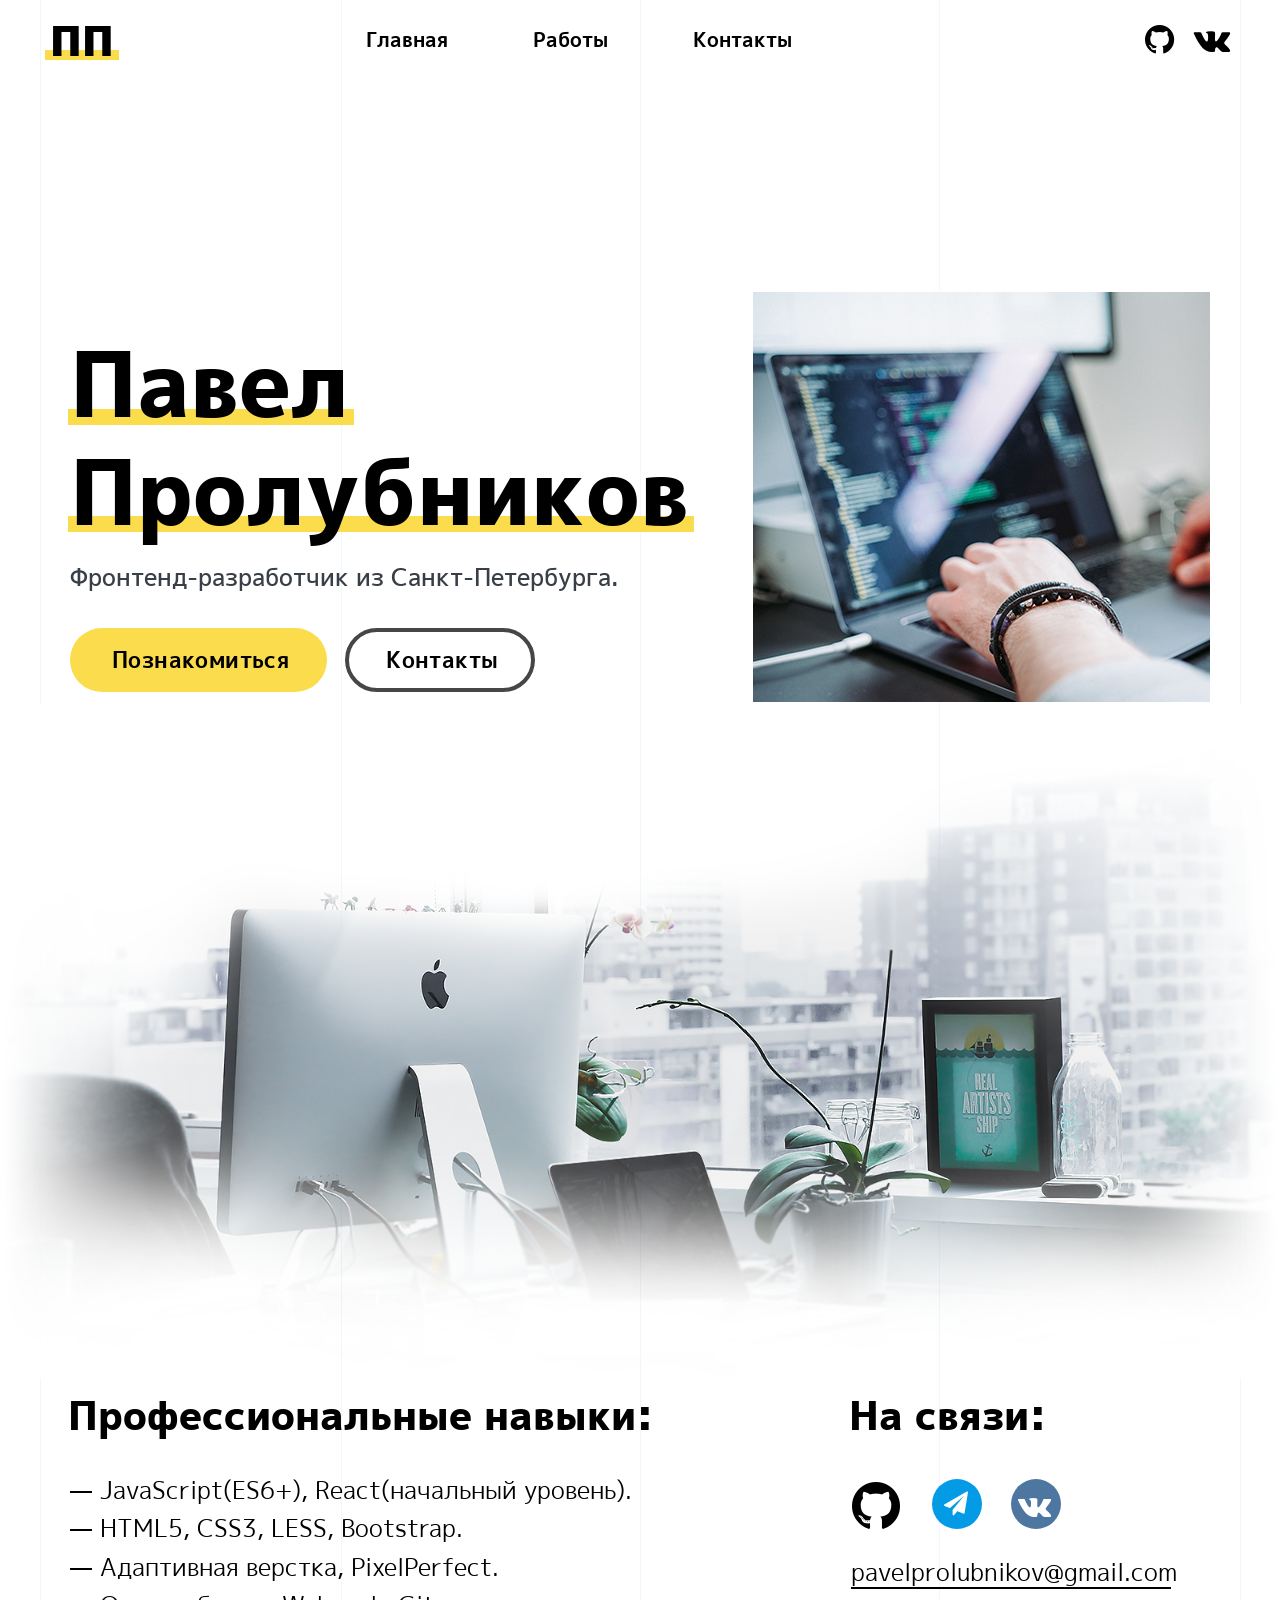
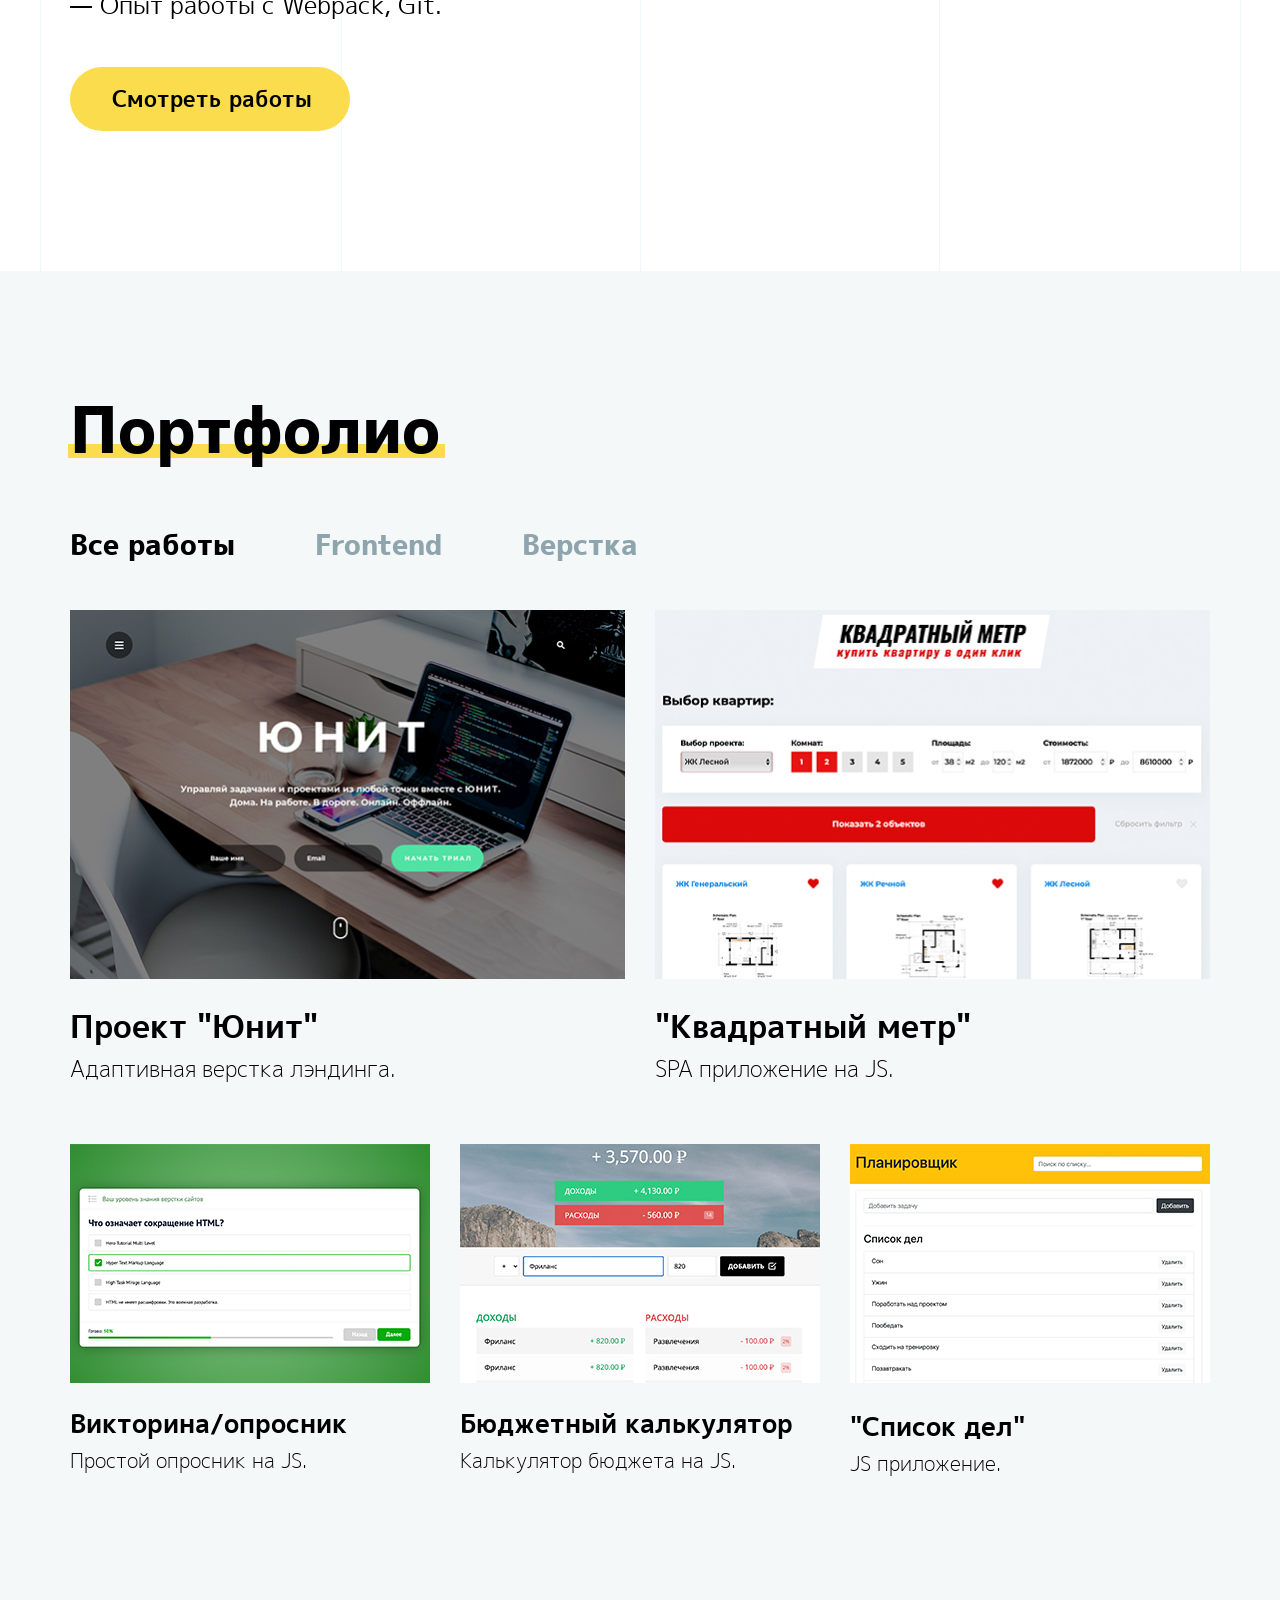
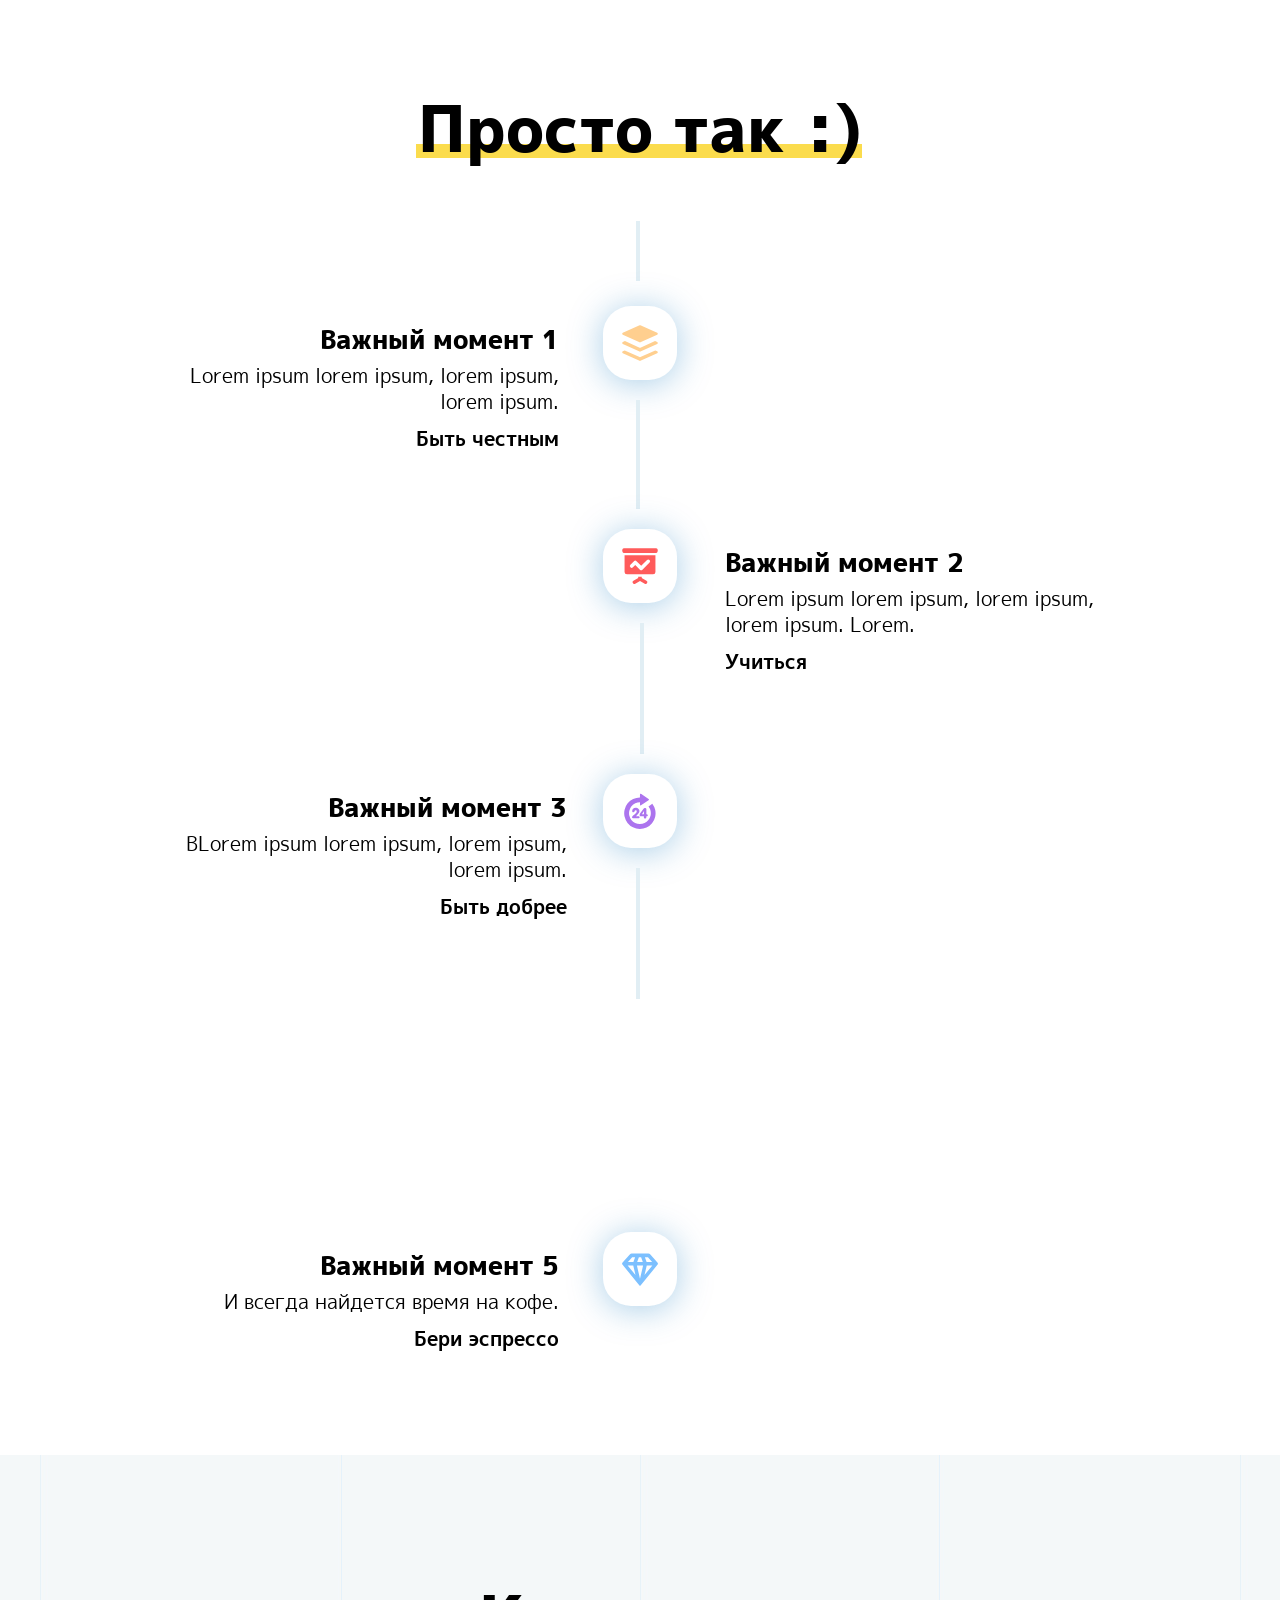
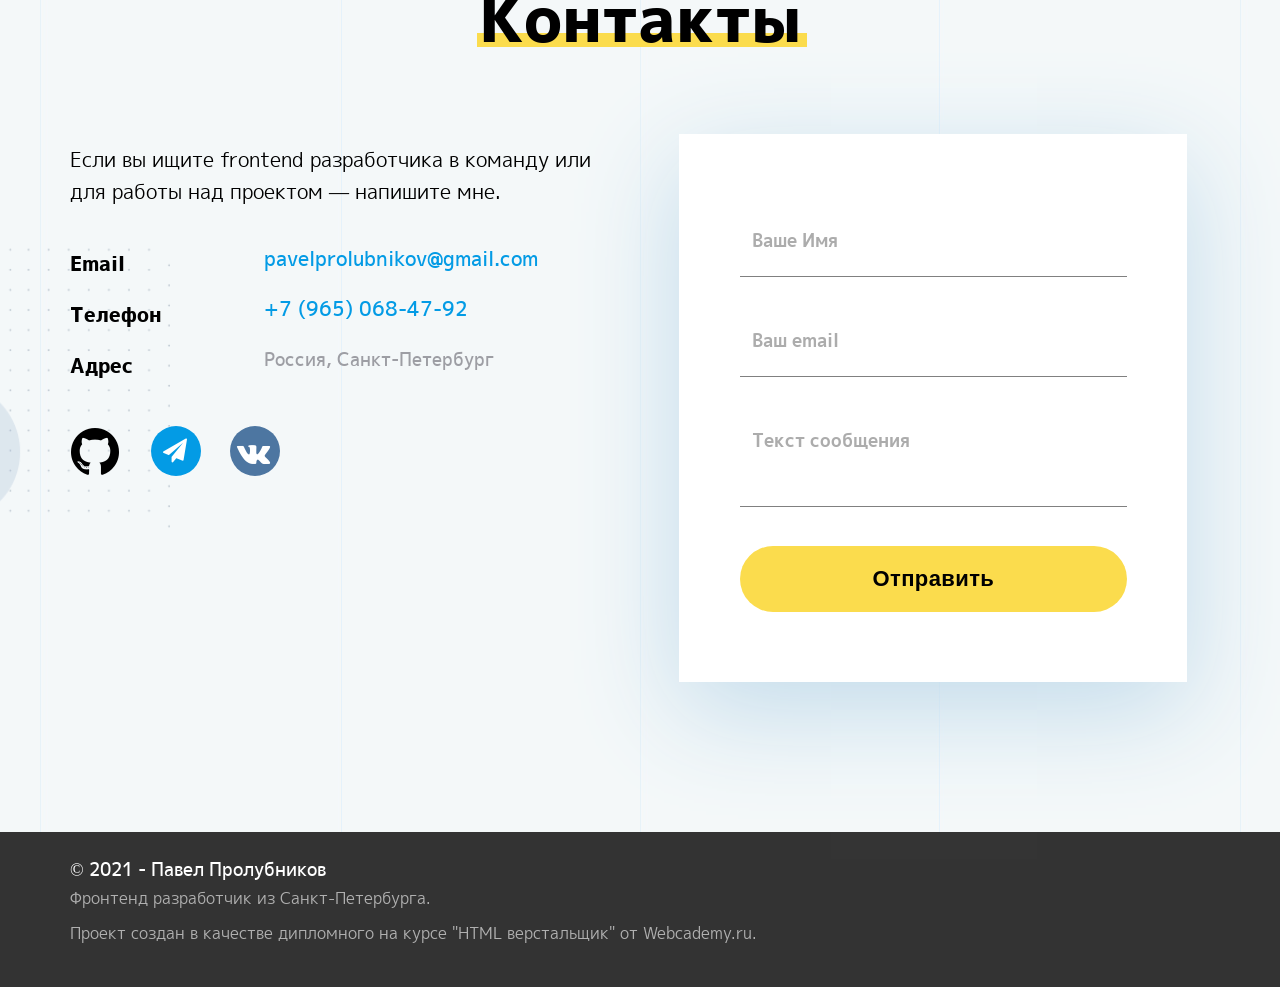
==== index.html @ e728e608 "some fix" ====
<!DOCTYPE html>
<html lang="en">
<head>
  <meta charset="UTF-8">
  <meta http-equiv="X-UA-Compatible" content="IE=edge">
  <meta name="viewport" content="width=device-width, initial-scale=1.0">
  <title>Портфолио</title>
  <link rel="stylesheet" href="./fonts/mplus1p/mplus1p.css">
  <link rel="stylesheet" href="https://maxcdn.bootstrapcdn.com/font-awesome/4.5.0/css/font-awesome.min.css">
  <link id="aos-css" href="https://unpkg.com/aos@2.3.1/dist/aos.css" rel="stylesheet">
  <link rel="stylesheet" href="css/main.css">
</head>
<body>

    <!-- ----------тонирование фона при активации гамбургер-меню---------- -->
    <div id="overlay"></div>

    <!-- -----------------------------HEADER---------------------------- -->
    <header class="header">

      <!-- ---------- Header-top ---------- -->
      <div class="fix-menu">
        <div class="header-top">
  
          <a href="#" class="header-logo">ПП</a>
          
          <nav class="header-menu">
            <a href="#" id="aos" class="header-logo" data-aos="fade-down">ПП</a>
            <a href="#" class="header-menu__item animate-border">Главная</a>
            <a href="#portfolio" class="header-menu__item animate-border">Работы</a>
            <a href="#contacts" class="header-menu__item animate-border">Контакты</a>
  
            <div class="mobile-contacts">
              <nav class="header-socials">
                <a href="https://github.com/PavelProl" target="_blank"><i class="fa fa-github"></i></a>
                <a href="https://vk.com/pavel.prolubnikov" target="_blank"><i class="fa fa-vk"></i></a>
              </nav>
              <div class="skills__icons">
                <a href="https://github.com/PavelProl" target="_blank"><i class="fa fa-github"></i></a>
                <a href="tg://resolve?domain=PavelProl" target="_blank"><i class="fa fa-paper-plane"></i></a>
                <a href="https://vk.com/pavel.prolubnikov" target="_blank"><i class="fa fa-vk"></i></a>
                <!-- <a href="" target="_blank"><i class="fa fa-facebook"></i></a> -->
              </div>
    
              <div class="skills__mail">
                <a href="mailto:pavelprolubnikov@gmail.com">pavelprolubnikov@gmail.com</a>
              </div>
            </div>
            
          </nav>
              
          <nav class="header-socials">
            <a href="https://github.com/PavelProl" target="_blank"><i class="fa fa-github"></i></a>
            <a href="https://vk.com/pavel.prolubnikov" target="_blank"><i class="fa fa-vk"></i></a>
          </nav>
  
          <div class="toggle-menu">
              <span></span>
          </div>       
          
        </div>
      </div>
      <!-- ---------- / HEADER-TOP ---------- -->
  
      <!-- ---------- CONTAINER---------- -->
      <div class="container">
  
        <!-- ----------HEADER-CONTENT---------- -->
        <div class="header-content">
                  
          <div class="header-img" data-aos="fade-left" data-aos-duration="800" data-aos-offset="0">
            <img src="./img/header-img.jpg" alt="Мое фото">
          </div>
  
          <div class="content-desc" data-aos="fade-right" data-aos-duration="800" data-aos-offset="0">
            <h1 class="header-title">
              <span class="bottom-line">Павел</span>
              <span class="bottom-line">Пролубников</span>
            </h1>
            <p>Фронтенд-разработчик из Санкт-Петербурга.            
            </p>
  
            <div class="content__btn">
              <a href="#skills" class="btn-color">Познакомиться</a>
              <a href="#contacts" class="btn-color btn-empty">Контакты</a>
            </div>
            
          </div>
        
        </div>
        <!-- ---------- / HEADER-CONTENT---------- -->
  
      </div>
      <!-- ---------- / CONTAINER---------- -->
  
      <div class="header__bg-img">
        <img src="img/BG-02.png" alt="bg-img">
      </div>
  
      <!-- ---------- CONTAINER---------- -->
      <div id="skills" class="container">
        
        <!-- ----------HEADER-CONTENT__SKILLS---------- -->
        <div class="skills-content">
  
          <div class="content-desc" data-aos="fade-right" data-aos-offset="300" data-aos-duration="800">
            <h2 class="skills__tittle">Профессиональные навыки:</h2>
            
            <ul class="skills__list">
              <li>JavaScript(ES6+), React(начальный уровень).</li>
              <li>HTML5, CSS3, LESS, Bootstrap.</li>
              <li>Адаптивная верстка, PixelPerfect.</li>
              <li>Опыт работы с Webpack, Git.</li>
            </ul>          
  
            <div class="content__btn">
              <a href="#portfolio" class="btn-color">Смотреть работы</a>
            </div>
                    
          </div>
  
          <div class="content-socials" data-aos-offset="300" data-aos="fade-left" data-aos-duration="800">
            <h2 class="skills__tittle">На связи:</h2>
  
            <div class="skills__icons">
              <a href="https://github.com/PavelProl" target="_blank"><i class="fa fa-github"></i></a>
              <a href="tg://resolve?domain=PavelProl" target="_blank"><i class="fa fa-paper-plane"></i></a>
              <a href="https://vk.com/pavel.prolubnikov" target="_blank"><i class="fa fa-vk"></i></a>
              <!-- <a href="" target="_blank"><i class="fa fa-facebook"></i></a> -->
            </div>
  
            <div class="skills__mail">
              <a href="mailto:pavelprolubnikov@gmail.com">pavelprolubnikov@gmail.com</a>
            </div>          
          </div>
        
        </div>
        <!-- ---------- / HEADER-CONTENT__SKILLS---------- -->
  
      </div>
      
    </header>
    <!-- ----------------------------- / HEADER ---------------------------- -->

    <!-- ----------SECTION-PORTFOLIO---------- -->
    <section id="portfolio" class="section-portfolio">

      <!-- ----------CONTAINER---------- -->
      <div class="container"  data-aos="fade-right" data-aos-duration="800" data-aos-offset="300">

        <div class="section-wrapper_portfolio">
          <h2 class="section-title bottom-line">Портфолио</h2>
        </div>

        <nav class="portfolio-nav">
          <a class="portfolio-nav__item portfolio-nav__item_active mixitup-control-active" data-filter="all">Все работы</a>
          <!--<a href="#" class="portfolio-nav__item portfolio-nav__item">Bootstrap</a>-->
          <a class="portfolio-nav__item" data-filter=".front">Frontend</a>
          <a class="portfolio-nav__item" data-filter=".verst">Верстка</a>
        </nav>

        <div class="portfolio-cards">
          <div id="card1" class="portfolio__card mix verst">
              <a href="//pavelprol.github.io/Unium-Landing/" class="portfolio-card__poster">
                  <img src="./img/portfolio/Landing-Page-Trave.jpg" alt="Сайт Юнит">
                  <button>Смотреть проект</button>
              </a>
              <a class="portfolio-card__title" href="//pavelprol.github.io/Unium-Landing/">
                  Проект "Юнит"
              </a>
              <p class="portfolio-card__desc">Адаптивная верстка лэндинга.</p>
          </div>
          <div id="card2" class="portfolio__card mix front">
              <a href="//github.com/PavelProl/Project-SPA---Apartments" class="portfolio-card__poster">
                  <img src="./img/portfolio/ImacMocup.jpg" alt="Сайт Квадратный метр">
                  <button>Смотреть проект</button>
              </a>
              <a class="portfolio-card__title" href="//github.com/PavelProl/Project-SPA---Apartments">
                  "Квадратный метр"
              </a>
              <p class="portfolio-card__desc">SPA приложение на JS.</p>
          </div>
          <div id="card3" class="portfolio__card mix front">
              <a href="https://pavelprol.github.io/Quiz-project/" class="portfolio-card__poster">
                  <img src="./img/portfolio/Quiz.jpg" alt="Сайт Квиз Опросник">
                  <button>Смотреть проект</button>
              </a>
              <a class="portfolio-card__title" href="https://pavelprol.github.io/Quiz-project/">
                  Викторина/опросник
              </a>
              <p class="portfolio-card__desc">Простой опросник на JS.</p>
          </div>
          <div id="card4" class="portfolio__card mix front">
              <a href="https://pavelprol.github.io/Budget-calculator/" class="portfolio-card__poster">
                  <img src="./img/portfolio/Budjet.jpg" alt="Бюджетный калькулятор">
                  <button>Смотреть проект</button>
              </a>
              <a class="portfolio-card__title" href="https://pavelprol.github.io/Budget-calculator/">
                  Бюджетный калькулятор
              </a>
              <p class="portfolio-card__desc">Калькулятор бюджета на JS.</p>
          </div>
          <div id="card5" class="portfolio__card mix verst">
              <a href="https://pavelprol.github.io/toDo-list/" class="portfolio-card__poster">
                  <img src="./img//portfolio/ToDo.jpg" alt="Список дел">
                  <button>Смотреть проект</button>
              </a>
              <a class="portfolio-card__title" href="https://pavelprol.github.io/toDo-list/">
                  "Список дел"
              </a>
              <p class="portfolio-card__desc">JS приложение.</p>
          </div>
      </div>
        

      </div>
      <!-- ---------- / CONTAINER---------- -->
    
    </section>
    <!-- ---------- / SECTION-PORTFOLIO---------- -->

    <!-- ----- /SECTION-WORK ---------- --> 
    <section class="section-work">
      <div class="container">

        <div class="section-wrapper">
          <h2 class="section-title bottom-line" data-aos-offset="300" data-aos="fade-left" data-aos-duration="800">Просто так :)</h2>
        </div>

        <div class="timeline">
            <div class="timeline-item" data-aos-offset="300" data-aos="fade-right" data-aos-duration="1000">
                <div class="timeline-icon layers-icon">
                    <svg id="Layer_2" data-name="Layer 2" xmlns="http://www.w3.org/2000/svg" viewBox="0 0 32 32"><defs></defs><title>layers</title><path class="cls-1" d="M16.34,27.89a.83.83,0,0,1-.68,0L3.15,22.28,1.52,23a.91.91,0,0,0,0,1.65L15.66,31a.83.83,0,0,0,.68,0l14.14-6.35a.91.91,0,0,0,0-1.65l-1.62-.73Zm0-7.94a.83.83,0,0,1-.68,0L3.31,14.41l-1.79.8a.91.91,0,0,0,0,1.65l14.14,6.35a.83.83,0,0,0,.68,0l14.14-6.35a.91.91,0,0,0,0-1.65l-1.79-.8ZM30.48,9.07a.91.91,0,0,0,0-1.65L16.34,1.07a.83.83,0,0,0-.68,0L1.52,7.42a.91.91,0,0,0,0,1.65l14.14,6.35a.83.83,0,0,0,.68,0Z"/></svg>
                </div>
                <div class="timeline-text">
                    <h3 class="timeline-item__header">Важный момент 1</h3>
                    <p>Lorem ipsum lorem ipsum, lorem ipsum, lorem ipsum.</p>
                    <span>Быть честным</span>
                </div>
            </div>
            <div class="timeline-item" data-aos-offset="300" data-aos="fade-left" data-aos-duration="1000">
                <div class="timeline-icon presentation-icon">
                    <svg xmlns="http://www.w3.org/2000/svg" viewBox="0 0 32 32"><defs></defs><title>presentation-chart</title><g id="Layer_2" data-name="Layer 2"><path class="cls-1" d="M21.47,28.32l-4-2.21s0-.07,0-.11V25h-3v1s0,.07,0,.11l-4,2.21A1.5,1.5,0,0,0,12,30.94l4-2.23,4,2.23a1.5,1.5,0,0,0,1.46-2.62ZM3,21a2,2,0,0,0,2,2H27a2,2,0,0,0,2-2V7H3Zm4.94-6.06,3-3a1.5,1.5,0,0,1,2.12,0L17,15.88l4.94-4.94a1.5,1.5,0,0,1,2.12,2.12l-6,6a1.5,1.5,0,0,1-2.12,0L12,15.12l-1.94,1.94a1.5,1.5,0,1,1-2.12-2.12ZM30.72,1.74A1.36,1.36,0,0,0,29.51,1h-27a1.36,1.36,0,0,0-1.21.74,3,3,0,0,0,0,2.52A1.36,1.36,0,0,0,2.49,5h27a1.36,1.36,0,0,0,1.21-.74A3,3,0,0,0,30.72,1.74Z"/></g></svg>
                </div>
                <div class="timeline-text">
                    <h3 class="timeline-item__header">Важный момент 2</h3>
                    <p>Lorem ipsum lorem ipsum, lorem ipsum, lorem ipsum. Lorem.</p>
                    <span>Учиться</span>
                </div>
            </div>
            <div class="timeline-item" data-aos-offset="300" data-aos="fade-right" data-aos-duration="1000">
                <div class="timeline-icon hours-icon">
                    <svg xmlns="http://www.w3.org/2000/svg" viewBox="0 0 32 32"><defs></defs><title>24-hours</title><g id="Layer_2" data-name="Layer 2"><path class="cls-1" d="M26.36,9.79l-3.21,2.38A9.16,9.16,0,1,1,16,8.66h0v2.06c0,.55.37.75.83.45l6.38-4.25a.62.62,0,0,0,0-1.11L16.79,1.55c-.46-.31-.83-.1-.83.45V4.66h0A13.22,13.22,0,1,0,26.36,9.79ZM12,18.29c-.58.52-1.2,1-1.8,1.49-1.46,1.21-1.09,2.34.47,2.41h3.94c1.44-.07,1.42-1.86-.07-1.86l-2.16,0c.27-.21.56-.42.83-.64,1.23-1,2.32-2.13,2.32-3.59a2.8,2.8,0,0,0-3.05-2.75c-3.1,0-3.91,3.67-2.08,3.67,1.39,0,.69-1.74,2-1.74a.85.85,0,0,1,.88.9A3,3,0,0,1,12,18.29ZM19.55,22a1.06,1.06,0,0,0,1.61-.14,1.36,1.36,0,0,0,.21-.83v-.55a1.77,1.77,0,0,0,.76-.1.78.78,0,0,0,.48-.74.81.81,0,0,0-.51-.77,1.93,1.93,0,0,0-.72-.09V14.7a1.19,1.19,0,0,0-1.27-1.3A1.24,1.24,0,0,0,19,14l-2.83,3.91c-.72,1-.75,2.58.6,2.58h2.47V21A1.22,1.22,0,0,0,19.55,22Zm-1.91-3.21L19.43,16c0,.45-.06.89-.09,1.34s0,.94-.05,1.42Z"/></g></svg>
                </div>
                <div class="timeline-text">
                    <h3 class="timeline-item__header">Важный момент 3</h3>
                    <p>ВLorem ipsum lorem ipsum, lorem ipsum, lorem ipsum.</p>
                    <span>Быть добрее</span>
                </div>
            </div>
            <div class="timeline-item" data-aos-offset="300" data-aos="fade-left" data-aos-duration="1000">
                <div class="timeline-icon alt-icon">
                    <svg id="Layer_2" data-name="Layer 2" xmlns="http://www.w3.org/2000/svg" viewBox="0 0 32 32"><defs></defs><title>code-alt</title><path class="cls-1" d="M9.63,13.76A2.4,2.4,0,1,0,7.17,9.64a18.24,18.24,0,0,0-5.62,5.62,2.4,2.4,0,0,0,0,2.47,18.24,18.24,0,0,0,5.62,5.62,2.4,2.4,0,1,0,2.47-4.12,14.12,14.12,0,0,1-3.08-2.73A12.4,12.4,0,0,1,9.63,13.76Zm20.82,1.51a18.24,18.24,0,0,0-5.62-5.62,2.4,2.4,0,1,0-2.47,4.12,14.12,14.12,0,0,1,3.08,2.73,12.4,12.4,0,0,1-3.08,2.76,2.4,2.4,0,1,0,2.47,4.12,18.24,18.24,0,0,0,5.62-5.62A2.4,2.4,0,0,0,30.46,15.26ZM16.55,5l-5,21a2,2,0,0,0,3.89.93l5-21A2,2,0,0,0,16.55,5Z"/></svg>
                </div>
                <div class="timeline-text">
                    <h3 class="timeline-item__header">Важный момент 4</h3>
                    <p>Lorem ipsum lorem ipsum, lorem ipsum, lorem ipsum. Lorem lorem lorem.</p>
                    <span>Помнить о людях</span>
                </div>
            </div>
            <div class="timeline-item" data-aos-offset="300" data-aos="fade-right" data-aos-duration="1000">
                <div class="timeline-icon diamond-icon">
                    <svg xmlns="http://www.w3.org/2000/svg" viewBox="0 0 32 32"><defs></defs><title>diamond</title><g id="Layer_2" data-name="Layer 2"><path class="cls-1" d="M30.84,10.75l-6.11-7A2.52,2.52,0,0,0,23.07,3h-14a2.55,2.55,0,0,0-1.67.75l-6.24,7a1.22,1.22,0,0,0,0,1.52L15.37,29.73a.78.78,0,0,0,1.26,0L30.87,12.27A1.23,1.23,0,0,0,30.84,10.75ZM10.31,13l1.89,8.09L5.59,13Zm6.63-7,1.43,4H13.63l1.43-4Zm1.67,7L16,24.18,13.39,13Zm3.08,0H26.4l-6.6,8.09Zm4.51-3H21.56L20.13,6h2.58ZM9.41,6h2.46l-1.43,4H5.85Z"/></g></svg>
                </div>
                <div class="timeline-text">
                    <h3 class="timeline-item__header">Важный момент 5</h3>
                    <p>И всегда найдется время на кофе.</p>
                    <span>Бери эспрессо</span>
                </div>
            </div>
        </div>

      </div>
    </section>
  <!-- ----- /SECTION-WORK ---------- -->

    <!-- ----------SECTION-CONTACTS---------- -->
    <section class="section-contacts" id="contacts">
      
      <!-- ----------CONTAINER---------- -->
      <div class="container" data-aos="fade-right" data-aos-duration="800" data-aos-offset="300">

        <div class="section-wrapper">
          <h2 class="section-title bottom-line">Контакты</h2>
        </div>

        <div class="section-content">

          <div class="content__desc">

            <p>Если вы ищите frontend разработчика в команду или для работы над проектом — напишите мне.</p>
            <div class="desc-contacts">
              <div class="contacts-name">
                <p>Email</p>
                <!-- <p>Skipe</p> -->
                <p>Телефон</p>
                <p>Адрес</p>
              </div>

              <div class="desc-info">
                <p><a href="mailto:pavelprolubnikov@gmail.com">pavelprolubnikov@gmail.com</a></p>
                <!-- <p><a href="#">yurij.kluchevsky</a></p> -->
                <p><a href="tel:-79650684792">+7 (965) 068-47-92</a></p>
                <p>Россия, Санкт-Петербург</p>
              </div>
            </div>

            <div class="skills__icons">
              <a href="https://github.com/PavelProl" target="_blank"><i class="fa fa-github"></i></a>
              <a href="tg://resolve?domain=PavelProl" target="_blank"><i class="fa fa-paper-plane"></i></a>
              <a href="https://vk.com/pavel.prolubnikov" target="_blank"><i class="fa fa-vk"></i></a>
              <!-- <a href="" target="_blank"><i class="fa fa-facebook"></i></a> -->
            </div>

          </div>        
          
          <div class="form-wrapper">

            <form class="contacts__form" id="contacts__form">
              <div class="form-item">
                <input class="form-field" type="text" name="userName" required>
                <span class="fake-placeholder">Ваше Имя</span>
              </div>

              <div class="form-item">
                <input class="form-field" type="text" name="email">
                <span class="fake-placeholder">Ваш email</span>
              </div>

              <div class="form-item">
                <textarea class="form-field" type="text" name="message"></textarea>
                <span class="fake-placeholder">Текст сообщения</span>
              </div>

              <div class="form-item">
                <button type="submit" class="btn-color btn-form">Отправить</button>
              </div>
            </form>
            
          </div>      

        </div>      

      </div>
      <!-- ---------- / CONTAINER---------- -->
    
    </section>
    <!-- ---------- / SECTION-WORK---------- -->

    <!-- ---------- FOOTER---------- -->
    <footer class="footer">
      <div class="container">
        <h3 class="footer-title">&copy; 2021 - Павел Пролубников</h3>
        <p>Фронтенд разработчик из Санкт-Петербурга.</p>
        <p>Проект создан в качестве дипломного на курсе "HTML верстальщик" от Webcademy.ru.</p>
      </div>
    </footer>
    <!-- ---------- / FOOTER---------- -->
        

    <a id="upbutton" href="#" onclick="smoothJumpUp(); return false;">
      <img src="img/up5.png" alt="Top" border="none" title="Наверх">
    </a> 

    <script src="libs/jquery/jquery-3.5.1.min.js"></script>
    <script src="libs/jquery.validate/jquery.validate/jquery.validate.js"></script>
    <script src="libs/mixitup/mixitup.min.js"></script>
    <script src="https://unpkg.com/aos@2.3.1/dist/aos.js"></script>
    <script>
      // разный offset для разных экранов
      if (window.innerWidth < 768) {
        for (let elem of document.querySelectorAll('[data-aos-offset]')) {
          elem.setAttribute('data-aos-offset', '150');
        }
      } else if (window.innerWidth < 1200) {
        for (let elem of document.querySelectorAll('[data-aos-offset]')) {
          elem.setAttribute('data-aos-offset', '200')
        }
      }
      AOS.init();
    </script>
    <script src="js/main.js"></script> 
  
</body>
</html>
---- fonts/mplus1p/mplus1p.css ----
@font-face {
    font-family: 'M PLUS 1p';
    src: local('Mplus 1p Light'), local('Mplus1p-Light'), url('Mplus1plight.woff2') format('woff2'), url('Mplus1plight.woff') format('woff'), url('Mplus1plight.ttf') format('truetype');
    font-weight: 300;
    font-style: normal;
}
@font-face {
    font-family: 'M PLUS 1p';
    src: local('Mplus 1p'), local('Mplus1p-Regular'), url('Mplus1p.woff2') format('woff2'), url('Mplus1p.woff') format('woff'), url('Mplus1p.ttf') format('truetype');
    font-weight: 400;
    font-style: normal;
}
@font-face {
    font-family: 'M PLUS 1p';
    src: local('Mplus 1p Thin'), local('Mplus1p-Thin'), url('Mplus1pthin.woff2') format('woff2'), url('Mplus1pthin.woff') format('woff'), url('Mplus1pthin.ttf') format('truetype');
    font-weight: 100;
    font-style: normal;
}
@font-face {
    font-family: 'M PLUS 1p';
    src: local('Mplus 1p ExtraBold'), local('Mplus1p-ExtraBold'), url('Mplus1pextrabold.woff2') format('woff2'), url('Mplus1pextrabold.woff') format('woff'), url('Mplus1pextrabold.ttf') format('truetype');
    font-weight: 800;
    font-style: normal;
}
@font-face {
    font-family: 'M PLUS 1p';
    src: local('Mplus 1p Black'), local('Mplus1p-Black'), url('Mplus1pblack.woff2') format('woff2'), url('Mplus1pblack.woff') format('woff'), url('Mplus1pblack.ttf') format('truetype');
    font-weight: 900;
    font-style: normal;
}
@font-face {
    font-family: 'M PLUS 1p';
    src: local('Mplus 1p Medium'), local('Mplus1p-Medium'), url('Mplus1pmedium.woff2') format('woff2'), url('Mplus1pmedium.woff') format('woff'), url('Mplus1pmedium.ttf') format('truetype');
    font-weight: 500;
    font-style: normal;
}
@font-face {
    font-family: 'M PLUS 1p';
    src: local('Mplus 1p Bold'), local('Mplus1p-Bold'), url('Mplus1pbold.woff2') format('woff2'), url('Mplus1pbold.woff') format('woff'), url('Mplus1pbold.ttf') format('truetype');
    font-weight: 700;
    font-style: normal;
}
---- css/main.css ----
:root {
  --blue: #039be5;
  --red: #ea736d;
  --yellow: #fbdc4d;
  --line: #fbdc4d;
  --text: #161616;
  --fontreg: 'M PLUS 1p';
}
* {
  -webkit-box-sizing: border-box;
          box-sizing: border-box;
}
html {
  scroll-behavior: smooth;
}
body {
  margin: 0;
  padding: 0;
  width: 100%;
  color: black;
  font-size: 24px;
  font-family: var(--fontreg);
  font-weight: 400;
}
.none {
  display: none;
}
#upbutton {
  height: 30px;
  width: 30px;
  bottom: 30px;
  right: 30px;
  cursor: pointer;
  opacity: 0.9;
  display: none;
  position: fixed;
  z-index: 999;
}
@media (min-width: 768px) {
  #upbutton {
    height: 45px;
    width: 45px;
  }
}
@media (min-width: 1200px) {
  #upbutton {
    height: 60px;
    width: 60px;
  }
}
#upbutton:hover {
  opacity: 0.8;
}
a,
a:hover {
  text-decoration: none;
  color: black;
}
h1,
h2,
h3,
p {
  padding: 0;
  margin: 0;
}
h1,
h2,
h3 {
  font-weight: 800;
  line-height: 1.19;
}
ul {
  margin: 0;
  padding: 0;
  list-style-type: none;
}
img {
  max-width: 100%;
  height: auto;
  display: block;
}
button,
input {
  outline: none;
}
button {
  cursor: pointer;
  border: 0px;
  padding: 0;
  background-color: transparent;
}
.noscroll {
  overflow: hidden;
}
#overlay.active {
  position: fixed;
  top: 0;
  bottom: 0;
  left: 0;
  right: 0;
  background-color: rgba(0, 0, 0, 0.5);
  z-index: 1;
  -webkit-transition: .5s;
  transition: .5s;
  opacity: 0.5;
}
.container {
  max-width: 320px;
  padding: 0px 15px;
  margin-left: auto;
  margin-right: auto;
}
@media (min-width: 768px) {
  .container {
    max-width: 768px;
    padding: 0px 30px;
  }
}
@media (min-width: 1200px) {
  .container {
    max-width: 1140px;
    padding: 0;
  }
}
.bottom-line {
  position: relative;
  z-index: 2;
  width: -webkit-fit-content;
  width: -moz-fit-content;
  width: fit-content;
}
.bottom-line:before {
  content: "";
  position: absolute;
  bottom: 3px;
  left: -2px;
  right: -5px;
  height: 10px;
  background-color: var(--line);
  z-index: -1;
}
@media (min-width: 768px) {
  .bottom-line:before {
    bottom: 6px;
    height: 12px;
  }
}
@media (min-width: 1200px) {
  .bottom-line:before {
    bottom: 15px;
    height: 14px;
  }
}
.btn-color {
  display: inline-block;
  padding-left: 42px;
  padding-right: 38px;
  height: 64px;
  line-height: 64px;
  border-radius: 50px;
  font-size: 22px;
  font-weight: 700;
  letter-spacing: 0.4px;
  background-color: var(--yellow);
  cursor: pointer;
}
.btn-empty {
  margin-left: 18px;
  padding-left: 37px;
  padding-right: 33px;
  line-height: 56px;
  border: 4px solid #464646;
  background-color: transparent;
}
.btn-color:hover {
  background-color: #ffd200;
  -webkit-transition: 0.5s;
  transition: 0.5s;
}
.btn-color:hover:active {
  background-color: #e1bc10;
}
.btn-empty:hover {
  border: 4px solid #797979;
  color: #797979;
  background-color: transparent;
  -webkit-transition: 0.5s;
  transition: 0.5s;
}
.btn-empty:hover:active {
  border: 4px solid #181818;
  color: #181818;
  background-color: transparent;
}
.animate-border {
  position: relative;
  z-index: 2;
  width: -webkit-fit-content;
  width: -moz-fit-content;
  width: fit-content;
}
.animate-border:before,
.animate-border:after {
  content: "";
  position: absolute;
  bottom: 6px;
  height: 4px;
  background-color: var(--line);
  width: 0%;
  -webkit-transition: 0.5s;
  transition: 0.5s;
  z-index: -1;
}
.animate-border:before {
  left: 50%;
}
.animate-border:after {
  right: 50%;
}
.animate-border:before,
.animate-border:after {
  bottom: 2px;
}
@media (min-width: 1200px) {
  .animate-border:before,
  .animate-border:after {
    bottom: 6px;
  }
}
.animate-border:hover:before,
.animate-border:hover:after {
  width: 55%;
}
.section-wrapper {
  margin-bottom: 0px;
  text-align: center;
}
@media (min-width: 768px) {
  .section-wrapper {
    margin-bottom: 52px;
  }
}
@media (min-width: 1200px) {
  .section-wrapper {
    margin-bottom: 78px;
  }
}
.section-title {
  display: inline-block;
  font-size: 36px;
  font-weight: 800;
  color: #000;
}
@media (min-width: 768px) {
  .section-title {
    font-size: 52px;
  }
}
@media (min-width: 1200px) {
  .section-title {
    font-size: 64px;
  }
}
.toggle-menu {
  display: -webkit-box;
  display: -ms-flexbox;
  display: flex;
  margin-right: 10px;
  margin-top: 4px;
  width: 40px;
  cursor: pointer;
  z-index: 5;
}
.toggle-menu span {
  position: relative;
  display: block;
  margin: auto;
  width: 100%;
  height: 5px;
  background-color: var(--line);
  -webkit-transition: .3s;
  transition: .3s;
}
.toggle-menu span:after,
.toggle-menu span:before {
  content: "";
  position: absolute;
  width: 100%;
  height: 5px;
  background-color: var(--line);
  -webkit-transition: .3s;
  transition: .3s;
}
.toggle-menu span:after {
  top: -10px;
}
.toggle-menu span:before {
  bottom: -10px;
}
@media (min-width: 768px) {
  .toggle-menu {
    margin-right: 14px;
  }
}
@media (min-width: 1200px) {
  .toggle-menu {
    display: none;
  }
}
.toggle-menu.active span {
  background-color: transparent;
}
.toggle-menu.active span:after,
.toggle-menu.active span:before {
  top: 0px;
  left: 0px;
  -webkit-transform: rotate(45deg);
          transform: rotate(45deg);
  background-color: var(--red);
}
.toggle-menu.active span:before {
  -webkit-transform: rotate(-45deg);
          transform: rotate(-45deg);
}
@media (min-width: 768px) {
  .toggle-menu.active span:after,
  .toggle-menu.active span:before {
    top: 0px;
    left: 0px;
  }
}
@media (min-width: 1200px) {
  .toggle-menu.active {
    display: none;
  }
}
.error {
  font-size: 10px;
  color: red;
  top: 10px;
}
.header {
  max-width: 1600px;
  margin-left: auto;
  margin-right: auto;
  padding-top: 73px;
  padding-bottom: 90px;
  overflow: hidden;
}
@media (min-width: 768px) {
  .header {
    padding-top: 35px;
    padding-bottom: 70px;
  }
}
@media (min-width: 1200px) {
  .header {
    background-image: url("../img/headerBg.png");
    background-position: center;
    background-repeat: repeat;
    padding-top: 1px;
    padding-bottom: 140px;
  }
}
.fix-menu {
  position: fixed;
  top: 0;
  left: 0;
  right: 0;
  z-index: 5;
  margin-left: auto;
  margin-right: auto;
}
@media (min-width: 1200px) {
  .fix-menu {
    background-image: url("../img/headerBg.png");
    background-size: auto;
    background-position: center;
    background-repeat: repeat;
  }
}
.fix-menu.active {
  background-color: #fff;
  -webkit-box-shadow: 0 -5px 15px rgba(0, 0, 0, 0.45);
          box-shadow: 0 -5px 15px rgba(0, 0, 0, 0.45);
}
.header-top {
  max-width: 1400px;
  margin: 0 auto;
  padding: 7px 15px 7px;
  display: -webkit-box;
  display: -ms-flexbox;
  display: flex;
  -webkit-box-align: center;
      -ms-flex-align: center;
          align-items: center;
  -webkit-box-pack: justify;
      -ms-flex-pack: justify;
          justify-content: space-between;
}
@media (min-width: 768px) {
  .header-top {
    padding: 15px 50px 10px;
  }
}
@media (min-width: 1200px) {
  .header-top {
    background-image: url("../img/headerBg.png");
    background-position: center;
    background-repeat: repeat;
  }
}
.header-logo {
  position: relative;
  z-index: 2;
  margin-left: 4px;
  font-size: 42px;
  font-weight: 900;
  line-height: 1.2;
}
.header-logo:after {
  position: absolute;
  content: "";
  bottom: 5px;
  left: -5px;
  right: -5px;
  height: 10px;
  background-color: var(--yellow);
  z-index: -1;
}
@media (min-width: 768px) {
  .header-logo {
    margin-left: 0;
  }
}
.header-menu {
  position: fixed;
  top: 0;
  right: 0;
  height: 100vh;
  max-width: 360px;
  background-color: #fff;
  z-index: 5;
  -webkit-transform: translateX(105%);
          transform: translateX(105%);
  -webkit-transition: .5s;
  transition: .5s;
}
@media (min-width: 768px) {
  .header-menu {
    max-width: 319px;
  }
}
@media (min-width: 1200px) {
  .header-menu {
    display: block;
    position: relative;
    margin-left: -24px;
    margin-bottom: 4px;
    height: auto;
    width: auto;
    max-width: unset;
    background-color: transparent;
    -webkit-transform: translateX(0%);
            transform: translateX(0%);
  }
}
.header-menu .header-logo:after {
  bottom: 9px;
}
@media (min-width: 1200px) {
  .header-menu .header-logo {
    display: none;
  }
}
.header-menu.active {
  padding: 25px 24px;
  -webkit-transform: translateX(0%);
          transform: translateX(0%);
}
@media (min-width: 768px) {
  .header-menu.active {
    padding: 24px 28px;
  }
}
.header-menu__item {
  display: block;
  margin-left: 6px;
  padding-top: 29px;
  padding-bottom: 0px;
  font-size: 20px;
  font-weight: 700;
  line-height: 1.2;
}
@media (min-width: 768px) {
  .header-menu__item {
    padding-top: 30px;
    padding-bottom: 0px;
    line-height: 1.2;
    margin-left: 3px;
  }
}
@media (min-width: 1200px) {
  .header-menu__item {
    padding-top: 5px;
    padding-bottom: 5px;
    margin-right: 78px;
    margin-left: 0px;
    line-height: 1.2;
    display: inline-block;
  }
  .header-menu__item:last-child {
    margin-right: 0px;
  }
}
.mobile-contacts {
  display: block;
}
@media (min-width: 1200px) {
  .mobile-contacts {
    display: none;
  }
}
.mobile-contacts .header-socials {
  display: none;
}
.mobile-contacts .skills__icons {
  margin-top: 39px;
  margin-left: 4px;
  margin-bottom: 47px;
}
@media (min-width: 768px) {
  .mobile-contacts .skills__icons {
    margin-top: 38px;
    margin-left: 0px;
  }
}
.mobile-contacts .skills__icons a {
  margin-right: 22px;
}
@media (min-width: 768px) {
  .mobile-contacts .skills__icons a {
    margin-right: 22px;
  }
}
.mobile-contacts .skills__mail {
  margin-left: 5px;
  line-height: 1.1;
}
@media (min-width: 768px) {
  .mobile-contacts .skills__mail {
    margin-left: 2px;
  }
}
.mobile-contacts .skills__mail a {
  margin-top: 45px;
  font-size: 18px;
  line-height: 1.222;
}
.header-socials {
  display: none;
}
@media (min-width: 1200px) {
  .header-socials {
    display: -webkit-box;
    display: -ms-flexbox;
    display: flex;
    -webkit-box-align: center;
        -ms-flex-align: center;
            align-items: center;
    text-align: center;
  }
}
.header-socials a {
  margin-right: 20px;
}
.header-socials a:last-child {
  margin-right: 0px;
}
.header-top i {
  margin-top: 4px;
  font-size: 25px;
}
@media (min-width: 1200px) {
  .header-top i {
    font-size: 34px;
  }
}
.fa-github:hover {
  color: #6cc644;
  -webkit-transition: 0.5s;
  transition: 0.5s;
}
.fa-vk:hover {
  color: #45668e;
  -webkit-transition: 0.5s;
  transition: 0.5s;
}
.header-content {
  position: relative;
  display: -webkit-box;
  display: -ms-flexbox;
  display: flex;
  -webkit-box-orient: vertical;
  -webkit-box-direction: normal;
      -ms-flex-direction: column;
          flex-direction: column;
  -webkit-box-align: center;
      -ms-flex-align: center;
          align-items: center;
  margin-bottom: 0;
  margin-top: 35px;
}
@media (min-width: 768px) {
  .header-content {
    -webkit-box-orient: horizontal;
    -webkit-box-direction: reverse;
        -ms-flex-direction: row-reverse;
            flex-direction: row-reverse;
    -webkit-box-pack: justify;
        -ms-flex-pack: justify;
            justify-content: space-between;
    margin-top: 92px;
  }
}
@media (min-width: 1200px) {
  .header-content {
    margin-top: 269px;
    margin-bottom: 702px;
  }
}
.header-img {
  margin-bottom: 50px;
  width: 240px;
  height: 240px;
}
@media (min-width: 768px) {
  .header-img {
    margin-top: 22px;
    margin-right: 25px;
  }
}
@media (min-width: 1200px) {
  .header-img {
    margin-right: 0;
    width: 457px;
    height: 410px;
  }
}
.header-img img {
  width: 100%;
  height: 100%;
  -o-object-fit: cover;
     object-fit: cover;
  -o-object-position: center;
     object-position: center;
}
.content-desc {
  display: -webkit-box;
  display: -ms-flexbox;
  display: flex;
  -webkit-box-orient: vertical;
  -webkit-box-direction: normal;
      -ms-flex-direction: column;
          flex-direction: column;
  margin-bottom: 30px;
}
@media (min-width: 768px) {
  .content-desc {
    margin-bottom: 0px;
  }
}
.content-desc span {
  display: block;
}
.content-desc p {
  margin-bottom: 33px;
  max-width: 374px;
  font-size: 18px;
  font-weight: 500;
  color: #393f47;
  line-height: 1.667;
}
@media (min-width: 768px) {
  .content-desc p {
    margin-bottom: 0;
    max-width: 350px;
  }
}
@media (min-width: 1200px) {
  .content-desc p {
    margin-bottom: 33px;
    max-width: 555px;
    font-size: 24px;
    line-height: 1.5;
  }
}
.content-desc h2 {
  font-size: 30px;
}
@media (min-width: 768px) {
  .content-desc h2 {
    font-size: 32px;
  }
}
@media (min-width: 1200px) {
  .content-desc h2 {
    font-size: 40px;
  }
}
.header-title {
  margin-right: 8px;
  margin-bottom: 27px;
  font-size: 36px;
}
@media (min-width: 768px) {
  .header-title {
    font-size: 52px;
    margin-top: -15px;
    margin-bottom: 20px;
  }
}
@media (min-width: 1200px) {
  .header-title {
    margin-top: 0px;
    margin-right: 0;
    margin-bottom: 14px;
    font-size: 90px;
  }
}
.header__bg-img {
  max-width: 1600px;
  margin-left: 0;
  margin-right: 0;
  margin-bottom: 54px;
  -webkit-transform: scale(1.8);
          transform: scale(1.8);
}
@media (min-width: 425px) {
  .header__bg-img {
    -webkit-transform: scale(1.5);
            transform: scale(1.5);
  }
}
@media (min-width: 576px) {
  .header__bg-img {
    -webkit-transform: scale(1.2);
            transform: scale(1.2);
  }
}
@media (min-width: 768px) {
  .header__bg-img {
    margin-top: -100px;
    margin-bottom: 14px;
    -webkit-transform: scale(1);
            transform: scale(1);
  }
}
@media (min-width: 1200px) {
  .header__bg-img {
    margin-top: -750px;
  }
}
.content__btn {
  display: none;
}
@media (min-width: 1200px) {
  .content__btn {
    width: 464px;
    display: -webkit-box;
    display: -ms-flexbox;
    display: flex;
    -webkit-box-align: center;
        -ms-flex-align: center;
            align-items: center;
    -webkit-box-pack: justify;
        -ms-flex-pack: justify;
            justify-content: space-between;
  }
}
.skills-content {
  display: -webkit-box;
  display: -ms-flexbox;
  display: flex;
  -webkit-box-orient: vertical;
  -webkit-box-direction: normal;
      -ms-flex-direction: column;
          flex-direction: column;
}
@media (min-width: 768px) {
  .skills-content {
    -webkit-box-pack: justify;
        -ms-flex-pack: justify;
            justify-content: space-between;
    -webkit-box-orient: horizontal;
    -webkit-box-direction: normal;
        -ms-flex-direction: row;
            flex-direction: row;
  }
}
@media (min-width: 1200px) {
  .skills-content {
    padding-top: 150px;
    margin-top: -150px;
  }
}
.skills__tittle {
  margin-left: -2px;
  margin-bottom: 30px;
}
@media (min-width: 1200px) {
  .skills__tittle {
    margin-bottom: 31px;
  }
}
.skills__list {
  width: 288px;
  font-size: 18px;
  line-height: 1.2;
}
@media (min-width: 768px) {
  .skills__list {
    width: 322px;
  }
}
@media (min-width: 1200px) {
  .skills__list {
    width: 100%;
    margin-left: 30px;
    margin-bottom: 42px;
    font-size: 24px;
    line-height: 1.6;
  }
}
.skills__list li {
  position: relative;
  margin-bottom: 16px;
}
@media (min-width: 1200px) {
  .skills__list li {
    margin-bottom: 0;
  }
}
.skills__list li::before {
  display: none;
}
@media (min-width: 1200px) {
  .skills__list li::before {
    display: block;
    content: "";
    position: absolute;
    width: 22px;
    height: 2px;
    top: 20px;
    left: -30px;
    background-color: #000;
  }
}
@media (min-width: 768px) {
  .content-socials {
    margin-right: 46px;
  }
}
@media (min-width: 1200px) {
  .content-socials {
    margin-right: 39px;
    display: -webkit-box;
    display: -ms-flexbox;
    display: flex;
    -webkit-box-orient: vertical;
    -webkit-box-direction: normal;
        -ms-flex-direction: column;
            flex-direction: column;
  }
}
.content-socials a {
  margin-top: 28px;
}
.content-socials h2 {
  margin-bottom: -8px;
  font-size: 30px;
}
@media (min-width: 768px) {
  .content-socials h2 {
    font-size: 32px;
  }
}
@media (min-width: 1200px) {
  .content-socials h2 {
    margin-bottom: 10px;
    font-size: 40px;
  }
}
.skills__mail {
  width: 238px;
  border-bottom: 2px solid #000;
  line-height: 1.2;
  cursor: pointer;
}
@media (min-width: 768px) {
  .skills__mail {
    width: 238px;
    margin-top: 37px;
  }
}
@media (min-width: 1200px) {
  .skills__mail {
    width: 320px;
    margin-top: 0px;
  }
}
.skills__mail a {
  font-size: 18px;
}
@media (min-width: 1200px) {
  .skills__mail a {
    font-size: 24px;
  }
}
.skills__mail:hover {
  color: #039be5;
  border-color: #039be5;
  -webkit-transition: 0.5s;
  transition: 0.5s;
}
.skills__mail a:hover {
  color: #039be5;
  border-color: #039be5;
  -webkit-transition: 0.5s;
  transition: 0.5s;
}
.skills__mail:active,
.skills__mail a:active {
  color: #ea655f;
  border-color: #ea655f;
}
.skills__icons {
  display: -webkit-box;
  display: -ms-flexbox;
  display: flex;
  -webkit-box-align: center;
      -ms-flex-align: center;
          align-items: center;
  margin-bottom: 23px;
  text-align: center;
}
@media (min-width: 768px) {
  .skills__icons {
    margin-bottom: -6px;
  }
}
@media (min-width: 1200px) {
  .skills__icons {
    margin-bottom: 0;
  }
}
.skills__icons a {
  margin-bottom: -12px;
  margin-right: 31px;
}
@media (min-width: 1200px) {
  .skills__icons a {
    margin-bottom: 27px;
  }
}
.skills__icons a:last-child {
  margin-right: 2px;
}
.skills__icons i {
  text-align: center;
  width: 50px;
  height: 50px;
  float: left;
  border-radius: 50px;
  color: #fff;
}
.skills__icons .fa-github {
  margin-bottom: 3px;
  font-size: 56px;
  color: #000;
}
.skills__icons .fa-github:hover {
  color: #6cc644;
}
.fa-paper-plane {
  margin-right: -2px;
  padding-top: 12px;
  padding-right: 3px;
  background-color: #039be5;
}
.fa-paper-plane:hover {
  color: #039be5;
  background-color: #fff;
  border: 2px solid #039be5;
  -webkit-transition: 0.5s;
  transition: 0.5s;
}
.skills__icons .fa-vk {
  padding-top: 11px;
  padding-right: 3px;
  font-size: 31px;
  background-color: #4d76a1;
}
.skills__icons .fa-vk:hover {
  background-color: #fff;
  border: 2px solid #4d76a1;
}
.skills__icons .fa-facebook {
  margin-left: -2px;
  padding-top: 12px;
  padding-right: 3px;
  background-color: #3b5998;
}
.skills__icons .fa-facebook:hover {
  color: #3b5998;
  background-color: #fff;
  border: 2px solid #3b5998;
  -webkit-transition: 0.5s;
  transition: 0.5s;
}
@media (min-width: 1200px) {
  .header .bottom-line:before {
    bottom: 13px;
    height: 16px;
  }
}
.section-portfolio {
  background-color: #f4f8f9;
  padding-top: 70px;
  padding-bottom: 50px;
  z-index: 0;
}
@media (min-width: 768px) {
  .section-portfolio {
    padding-top: 95px;
    padding-bottom: 80px;
  }
}
@media (min-width: 1200px) {
  .section-portfolio {
    padding-top: 120px;
    padding-bottom: 67px;
    background-color: #f4f8f9;
  }
}
.section-wrapper_portfolio {
  margin-bottom: 47px;
}
@media (min-width: 768px) {
  .section-wrapper_portfolio {
    margin-bottom: 46px;
  }
}
@media (min-width: 1200px) {
  .section-wrapper_portfolio {
    margin-bottom: 57px;
  }
}
@media (min-width: 1200px) {
  .section-portfolio .bottom-line:before {
    bottom: 9px;
  }
}
.portfolio-nav {
  display: none;
}
@media (min-width: 768px) {
  .portfolio-nav {
    margin-bottom: 45px;
    display: -webkit-box;
    display: -ms-flexbox;
    display: flex;
    -webkit-box-pack: start;
        -ms-flex-pack: start;
            justify-content: flex-start;
  }
}
@media (min-width: 1200px) {
  .portfolio-nav {
    margin-bottom: 44px;
    display: -webkit-box;
    display: -ms-flexbox;
    display: flex;
    -webkit-box-pack: start;
        -ms-flex-pack: start;
            justify-content: flex-start;
  }
}
.portfolio-nav a {
  cursor: pointer;
}
@media (min-width: 768px) {
  .portfolio-nav a {
    margin-right: 45px;
  }
}
@media (min-width: 1200px) {
  .portfolio-nav a {
    margin-right: 80px;
  }
}
.portfolio-nav a:last-child {
  margin-right: 0px;
}
.portfolio-nav__item {
  font-weight: 800;
  color: #8fa5ae;
}
@media (min-width: 768px) {
  .portfolio-nav__item {
    font-size: 24px;
  }
}
@media (min-width: 1200px) {
  .portfolio-nav__item {
    font-size: 28px;
  }
}
.portfolio-nav__item:hover,
.portfolio-nav__item:active {
  color: #ed574f;
}
.portfolio-nav__item_active {
  color: #000;
}
.portfolio-cards {
  display: -webkit-box;
  display: -ms-flexbox;
  display: flex;
  -webkit-box-pack: justify;
      -ms-flex-pack: justify;
          justify-content: space-between;
  -ms-flex-wrap: wrap;
      flex-wrap: wrap;
}
#card1,
#card2,
#card3,
#card4 {
  margin-bottom: 45px;
}
@media (min-width: 1200px) {
  #card1,
  #card2,
  #card3,
  #card4 {
    margin-bottom: 61px;
  }
}
.portfolio-card__poster {
  position: relative;
  display: block;
  margin-bottom: 22px;
  max-width: 338px;
  overflow: hidden;
  max-height: 242px;
}
@media (min-width: 768px) {
  .portfolio-card__poster {
    margin-bottom: 18px;
  }
}
@media (min-width: 1200px) {
  .portfolio-card__poster {
    margin-bottom: 28px;
    max-width: 555px;
    max-height: 100%;
  }
}
.portfolio-card__poster:before {
  content: "";
  position: absolute;
  top: 0;
  bottom: 0;
  left: 0;
  right: 0;
  background-color: var(--line);
  opacity: 0.85;
  -webkit-transform: translateX(-100%);
          transform: translateX(-100%);
  -webkit-transition: 0.5s;
  transition: 0.5s;
  z-index: 1;
}
.portfolio-card__poster button {
  position: absolute;
  left: 50%;
  top: 50%;
  -webkit-transform: translate(-400%, -50%);
          transform: translate(-400%, -50%);
  -webkit-transition: 0.5s;
  transition: 0.5s;
  z-index: 5;
  display: inline-block;
  height: 52px;
  padding-left: 30px;
  padding-right: 30px;
  border-radius: 50px;
  font-size: 22px;
  font-weight: 800;
  line-height: 52px;
  color: var(--red);
  background-color: #fff;
}
.portfolio-card__poster button:hover {
  background-color: var(--red);
  color: #fff;
}
.portfolio-card__poster button:active {
  background-color: #d4423b;
  color: #fff;
}
.portfolio-card__poster:hover::before {
  -webkit-transform: translateX(0%);
          transform: translateX(0%);
}
.portfolio-card__poster:hover button {
  -webkit-transform: translate(-50%, -50%);
          transform: translate(-50%, -50%);
}
.portfolio-card__poster img {
  max-width: 290px;
  height: 200px;
  -webkit-transition: 0.5s;
  transition: 0.5s;
}
@media (min-width: 768px) {
  .portfolio-card__poster img {
    max-width: 556px;
    height: auto;
    display: block;
  }
}
@media (min-width: 1200px) {
  .portfolio-card__poster img {
    max-width: 100%;
  }
}
.portfolio-card__poster:hover img {
  -webkit-transform: scale(1.2) rotate(3deg);
          transform: scale(1.2) rotate(3deg);
}
.portfolio-card__title {
  display: block;
  margin-bottom: 9px;
  font-size: 22px;
  font-weight: 700;
  line-height: 1.2;
  color: #000;
  border-bottom: 2px solid transparent;
}
@media (min-width: 768px) {
  .portfolio-card__title {
    margin-bottom: 11px;
    font-size: 24px;
  }
}
@media (min-width: 1200px) {
  .portfolio-card__title {
    margin-bottom: 9px;
    font-size: 32px;
  }
}
.portfolio-card__title:hover {
  margin-bottom: 9px;
  color: #ed574f;
  border-bottom: 2px solid #ed574f;
  cursor: pointer;
  width: -webkit-fit-content;
  width: -moz-fit-content;
  width: fit-content;
  -webkit-transition: 0.5s;
  transition: 0.5s;
}
.portfolio-card__desc {
  font-size: 16px;
  font-weight: 300;
  line-height: 1.2;
  color: #000;
}
@media (min-width: 768px) {
  .portfolio-card__desc {
    font-size: 18px;
  }
}
@media (min-width: 1200px) {
  .portfolio-card__desc {
    font-size: 22px;
  }
}
@media (min-width: 1200px) {
  #card3 .portfolio-card__poster,
  #card4 .portfolio-card__poster {
    max-width: 360px;
    margin-bottom: 25px;
  }
}
#card3 .portfolio-card__title,
#card4 .portfolio-card__title,
#card5 .portfolio-card__title {
  font-weight: 700;
  line-height: 1.2;
  color: #000;
}
@media (min-width: 768px) {
  #card3 .portfolio-card__title,
  #card4 .portfolio-card__title,
  #card5 .portfolio-card__title {
    font-size: 24px;
  }
}
@media (min-width: 1200px) {
  #card3 .portfolio-card__title,
  #card4 .portfolio-card__title,
  #card5 .portfolio-card__title {
    margin-bottom: 7px;
    font-size: 26px;
  }
}
#card3 .portfolio-card__title:hover,
#card4 .portfolio-card__title:hover,
#card5 .portfolio-card__title:hover {
  color: #ed574f;
}
#card3 .portfolio-card__desc,
#card4 .portfolio-card__desc,
#card5 .portfolio-card__desc {
  font-weight: 300;
  line-height: 1.2;
  color: #000;
}
@media (min-width: 768px) {
  #card3 .portfolio-card__desc,
  #card4 .portfolio-card__desc,
  #card5 .portfolio-card__desc {
    font-size: 18px;
  }
}
@media (min-width: 1200px) {
  #card3 .portfolio-card__desc,
  #card4 .portfolio-card__desc,
  #card5 .portfolio-card__desc {
    font-size: 20px;
  }
}
#card5 .portfolio-card__poster {
  display: none;
}
@media (min-width: 1200px) {
  #card5 .portfolio-card__poster {
    display: block;
  }
}
#card5 .portfolio-card__title {
  display: none;
}
@media (min-width: 1200px) {
  #card5 .portfolio-card__title {
    display: block;
  }
}
#card5 .portfolio-card__desc {
  display: none;
}
@media (min-width: 1200px) {
  #card5 .portfolio-card__desc {
    display: block;
  }
}
.section-work {
  padding-top: 65px;
  padding-bottom: 20px;
  overflow: hidden;
}
@media (min-width: 768px) {
  .section-work {
    padding-top: 80px;
  }
}
@media (min-width: 1200px) {
  .section-work {
    padding-top: 90px;
  }
}
.section-work .section-wrapper {
  margin-bottom: 75px;
}
@media (min-width: 768px) {
  .section-work .section-wrapper {
    margin-bottom: 140px;
  }
}
.timeline {
  width: auto;
  margin-right: auto;
  margin-left: auto;
}
@media (min-width: 1200px) {
  .timeline {
    width: 1005px;
    margin-left: auto;
    margin-right: auto;
  }
}
.timeline-item:last-child {
  margin-bottom: 0px;
}
.timeline-item {
  position: relative;
  min-height: 203px;
  margin-bottom: 20px;
  padding-left: 85px;
}
.timeline-item::after {
  content: "";
  position: absolute;
  width: 4px;
  background-color: #e1eef4;
  top: 94px;
  bottom: 0;
  left: 37px;
}
.timeline-item:first-child::before {
  content: "";
  position: absolute;
  width: 4px;
  background-color: #e1eef4;
  top: -85px;
  right: 0px;
  height: 60px;
  display: none;
}
.timeline-item:last-child::after {
  display: none;
}
.timeline-icon {
  position: absolute;
  padding: 18px;
  top: 0;
  left: 0;
  width: 74px;
  height: 74px;
  border-radius: 28px;
  background-color: #ffffff;
  -webkit-box-shadow: 0px 3px 35px 0px rgba(0, 112, 187, 0.35);
          box-shadow: 0px 3px 35px 0px rgba(0, 112, 187, 0.35);
}
.layers-icon {
  fill: #ffcf8f;
}
.presentation-icon {
  fill: #ff5b5b;
}
.hours-icon {
  fill: #ac74ee;
}
.alt-icon {
  fill: #51e5cb;
}
.diamond-icon {
  fill: #7cc0ff;
}
.timeline-text {
  width: 100%;
  line-height: 1.4;
  padding-top: 18px;
  padding-left: 10px;
}
@media (min-width: 768px) {
  .timeline-text {
    padding-left: 0;
  }
}
.timeline-item__header {
  margin-bottom: 7px;
  font-size: 20px;
  font-weight: 800;
}
@media (min-width: 768px) {
  .timeline-item__header {
    font-size: 24px;
  }
}
@media (min-width: 1200px) {
  .timeline-item__header {
    font-size: 26px;
  }
}
.timeline-text p {
  margin-bottom: 7px;
  font-size: 16px;
  font-weight: 400;
  line-height: 1.3;
}
@media (min-width: 768px) {
  .timeline-text p {
    font-size: 20px;
  }
}
.timeline-text span {
  font-size: 18px;
  font-weight: 700;
}
@media (min-width: 768px) {
  .timeline-text span {
    font-size: 20px;
  }
}
@media (min-width: 768px) {
  .timeline-item {
    width: 50%;
  }
  .timeline-item:first-child::before {
    display: block;
  }
  .timeline-item:nth-child(2n) {
    margin-left: auto;
  }
  .timeline-item:nth-child(2n) .timeline-icon {
    left: -37px;
  }
  .timeline-item:nth-child(2n)::after {
    left: 0;
  }
  .timeline-item:nth-child(2n+1) {
    text-align: right;
    padding-right: 81px;
    padding-left: 0px;
  }
  .timeline-item:nth-child(2n+1) .timeline-icon {
    left: auto;
    right: -37px;
  }
  .timeline-item:nth-child(2n+1)::after {
    left: auto;
    right: 0;
  }
  .timeline-item:nth-child(2) {
    min-height: 225px;
  }
  .timeline-item:nth-child(3) {
    padding-right: 73px;
    min-height: 225px;
  }
  .timeline-item:nth-child(4) {
    min-height: 193px;
  }
}
.section-work .bottom-line {
  position: relative;
  z-index: 2;
  width: -webkit-fit-content;
  width: -moz-fit-content;
  width: fit-content;
}
.section-work .bottom-line:before {
  right: -1px;
}
@media (min-width: 1200px) {
  .section-work .bottom-line:before {
    bottom: 8px;
    right: 0px;
  }
}
.section-contacts {
  padding: 70px 0 60px;
  background-image: url("../img/headerBg__grey.jpg");
  background-size: auto;
  background-position: center;
  background-repeat: repeat;
}
@media (min-width: 768px) {
  .section-contacts {
    padding: 100px 0 87px;
  }
}
@media (min-width: 1200px) {
  .section-contacts {
    padding: 125px 0 150px;
    background-image: url("../img/headerBg__grey.jpg");
    background-size: auto;
    background-position: center;
    background-repeat: repeat;
  }
}
@media (min-width: 768px) {
  .section-content {
    display: -webkit-box;
    display: -ms-flexbox;
    display: flex;
    -webkit-box-pack: justify;
        -ms-flex-pack: justify;
            justify-content: space-between;
    margin-right: 0px;
  }
}
@media (min-width: 1200px) {
  .section-content {
    margin-right: 23px;
  }
}
.content__desc {
  position: relative;
  display: -webkit-box;
  display: -ms-flexbox;
  display: flex;
  -webkit-box-orient: vertical;
  -webkit-box-direction: normal;
      -ms-flex-direction: column;
          flex-direction: column;
  margin-top: 45px;
  margin-bottom: 20px;
  width: 277px;
}
@media (min-width: 768px) {
  .content__desc {
    margin-top: 9px;
    width: 300px;
  }
}
@media (min-width: 1200px) {
  .content__desc {
    width: 530px;
  }
}
.content__desc:before {
  position: absolute;
  content: "";
  background-image: url(/img/section-contacts/BG_DOTS.png);
  background-size: cover;
  background-position: center;
  background-repeat: no-repeat;
  width: 460px;
  height: 280px;
  right: 430px;
  bottom: 134px;
  z-index: -99;
}
.content__desc p {
  font-size: 16px;
  line-height: 1.6;
}
@media (min-width: 768px) {
  .content__desc p {
    font-size: 18px;
  }
}
@media (min-width: 1200px) {
  .content__desc p {
    font-size: 20px;
    line-height: 1.6;
  }
}
.desc-contacts {
  position: relative;
  display: -webkit-box;
  display: -ms-flexbox;
  display: flex;
  -webkit-box-pack: justify;
      -ms-flex-pack: justify;
          justify-content: space-between;
  margin-top: 24px;
  margin-bottom: 20px;
}
@media (min-width: 768px) {
  .desc-contacts {
    margin-top: 30px;
  }
}
@media (min-width: 1200px) {
  .desc-contacts {
    position: relative;
    display: -webkit-box;
    display: -ms-flexbox;
    display: flex;
    -webkit-box-pack: justify;
        -ms-flex-pack: justify;
            justify-content: space-between;
    margin-top: 44px;
    margin-bottom: 20px;
    width: 464px;
  }
}
.contacts-name p {
  margin-bottom: 44px;
  font-size: 18px;
  font-weight: 800;
  line-height: 1.2;
}
@media (min-width: 768px) {
  .contacts-name p {
    margin-bottom: 45px;
    font-size: 18px;
  }
}
@media (min-width: 1200px) {
  .contacts-name p {
    margin-bottom: 27px;
    font-size: 20px;
  }
}
.desc-info {
  position: absolute;
  margin-left: 0px;
  margin-top: 22px;
}
@media (min-width: 1200px) {
  .desc-info {
    margin-left: 194px;
    margin-top: -9px;
  }
}
.desc-info a {
  font-size: 18px;
  font-weight: 500;
  color: #039be5;
  line-height: 1.2;
}
@media (min-width: 768px) {
  .desc-info a {
    font-size: 18px;
  }
}
@media (min-width: 1200px) {
  .desc-info a {
    font-size: 20px;
  }
}
.desc-info p {
  margin-bottom: 35px;
  margin-top: 4px;
  font-size: 18px;
  color: #9d9ea4;
  font-weight: 500;
}
@media (min-width: 768px) {
  .desc-info p {
    margin-bottom: 37px;
  }
}
@media (min-width: 1200px) {
  .desc-info p {
    margin-bottom: 21px;
    margin-top: 4px;
  }
}
.form-wrapper {
  width: 100%;
  height: -webkit-fit-content;
  height: -moz-fit-content;
  height: fit-content;
  padding: 40px 20px;
  -webkit-box-shadow: 0px 28px 40px 0px #c2dbeb;
          box-shadow: 0px 28px 40px 0px #c2dbeb;
  background-color: #ffffff;
}
@media (min-width: 768px) {
  .form-wrapper {
    width: 48%;
    -webkit-box-shadow: 0px 28px 80px 0px #c2dbeb;
            box-shadow: 0px 28px 80px 0px #c2dbeb;
    padding-left: 25px;
    padding-right: 25px;
    padding-top: 55px;
    padding-bottom: 40px;
  }
}
@media (min-width: 1200px) {
  .form-wrapper {
    -webkit-box-shadow: 0px 28px 100px 0px #c2dbeb;
            box-shadow: 0px 28px 100px 0px #c2dbeb;
    width: 45.5%;
    padding-left: 61px;
    padding-right: 60px;
    padding-top: 73px;
  }
}
.contacts__form {
  display: -webkit-box;
  display: -ms-flexbox;
  display: flex;
  -webkit-box-orient: vertical;
  -webkit-box-direction: normal;
      -ms-flex-direction: column;
          flex-direction: column;
}
.form-item {
  position: relative;
  width: 100%;
  font-weight: 700;
  margin-bottom: 30px;
}
.form-field {
  width: 100%;
  height: 70px;
  border: 0px;
  border-bottom: 1px solid grey;
  font-size: 18px;
  padding-left: 12px;
  padding-right: 12px;
  color: grey;
  font-size: 20px;
}
textarea.form-field {
  height: 100px;
  resize: none;
}
.fake-placeholder {
  position: absolute;
  pointer-events: none;
  left: 12px;
  font-size: 18px;
  -webkit-transition: .5s;
  transition: .5s;
  padding-top: 20px;
  color: #acacac;
}
.fake-placeholder.active {
  color: orange;
  font-size: 0px;
}
.btn-form {
  width: 100%;
  height: 54px;
  line-height: 50px;
  padding: 0px 35px;
}
@media (min-width: 1200px) {
  .btn-form {
    height: 66px;
    line-height: 62px;
  }
}
@media (min-width: 1200px) {
  .section-contacts .bottom-line:before {
    bottom: 9px;
  }
}
.footer {
  padding-top: 36px;
  padding-bottom: 40px;
  background-color: #333333;
}
@media (min-width: 768px) {
  .footer {
    padding-top: 40px;
  }
}
@media (min-width: 1200px) {
  .footer {
    padding-top: 27px;
  }
}
.footer p {
  font-size: 16px;
  line-height: 1.6;
  color: #b0b0b0;
}
.footer h3 {
  font-size: 18px;
}
.footer-title {
  margin-bottom: 5px;
  font-size: 1.8rem;
  font-weight: 500;
  color: #ffffff;
}
.footer-title + p {
  margin-bottom: 10px;
}
/*# sourceMappingURL=main.css.map */
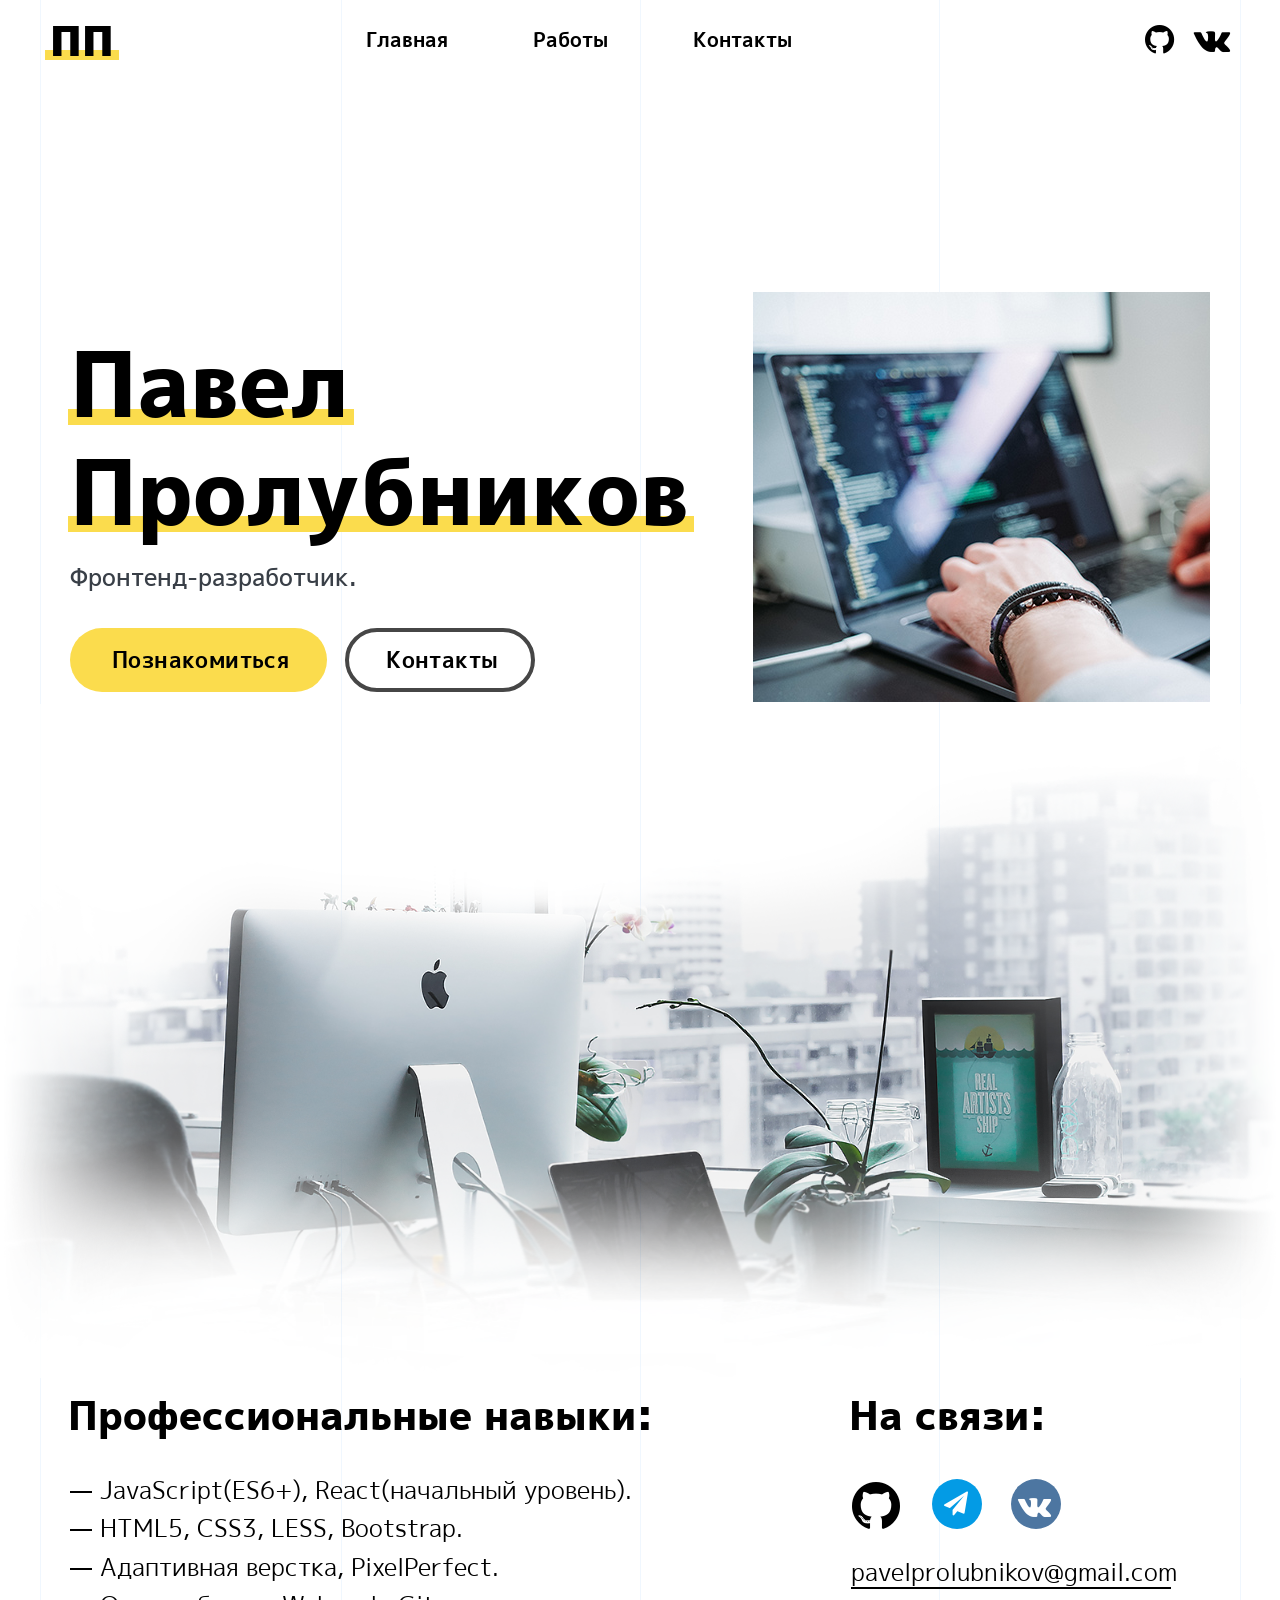
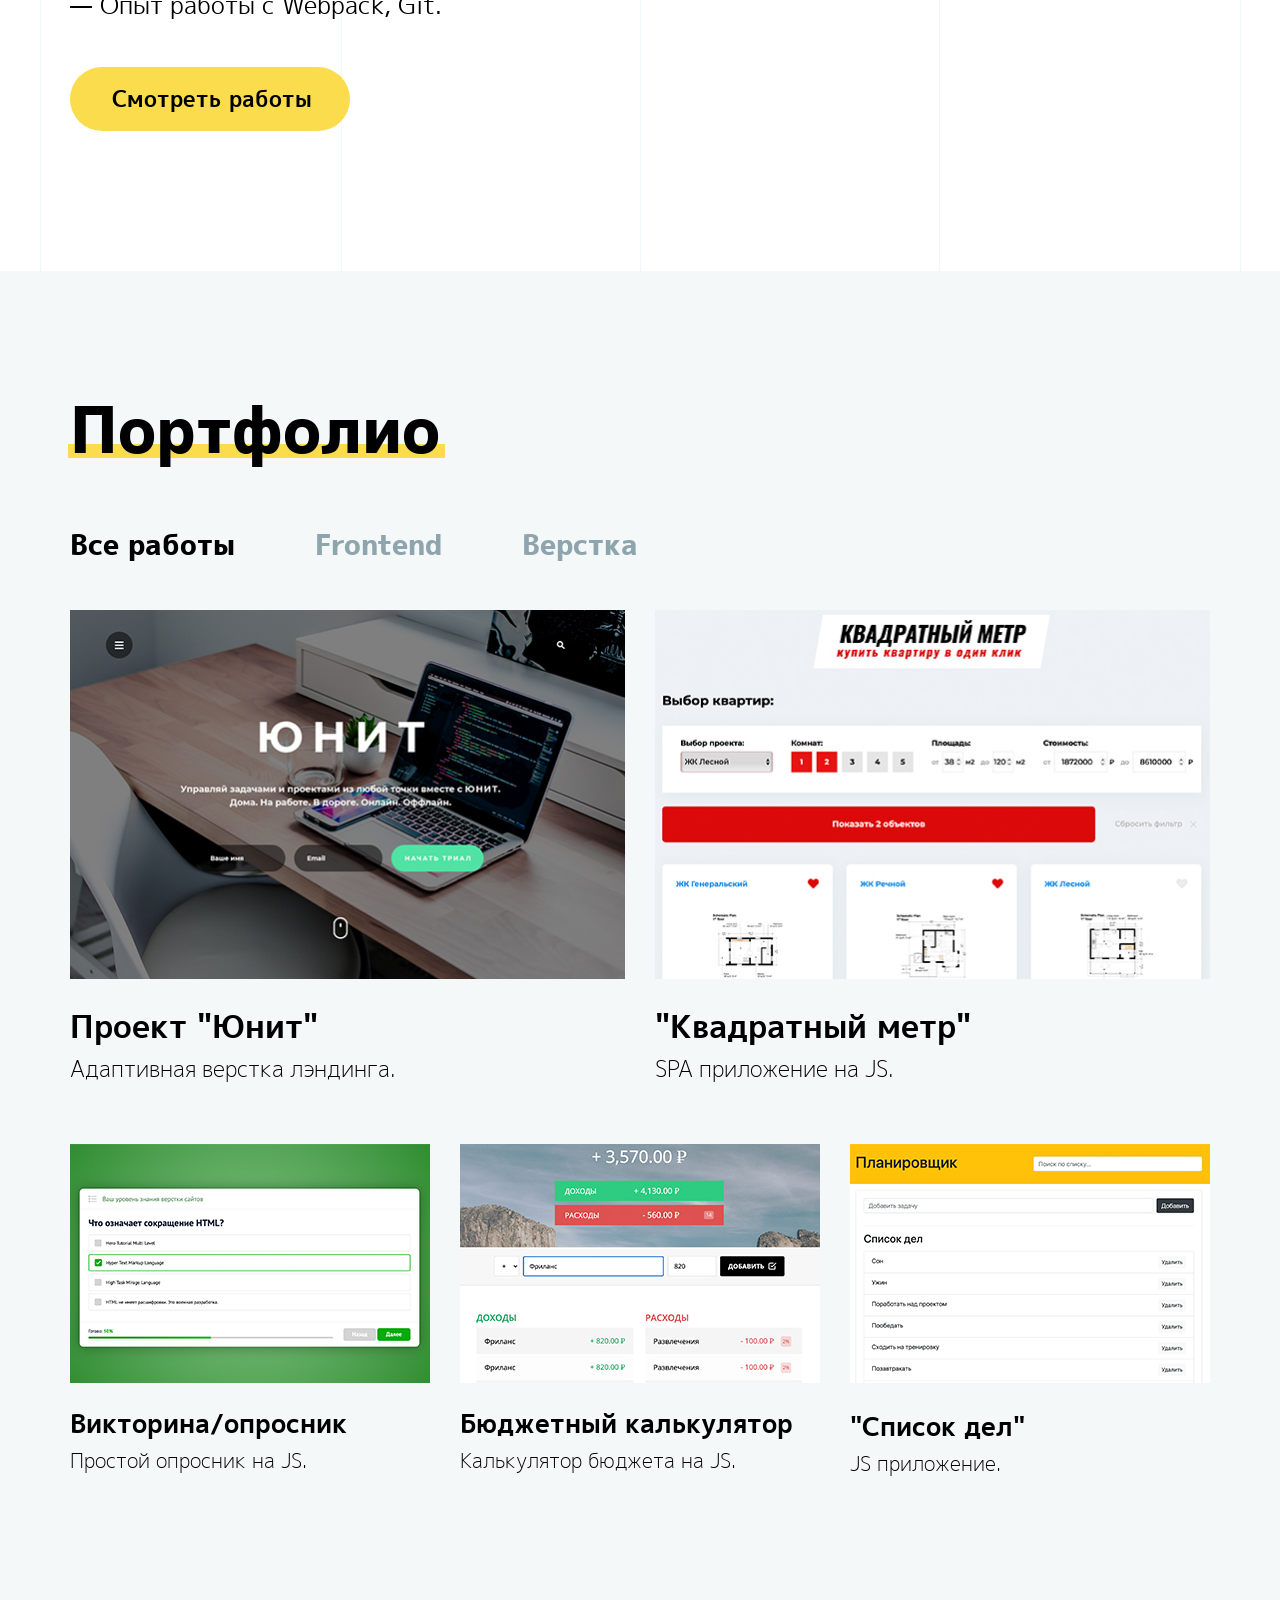
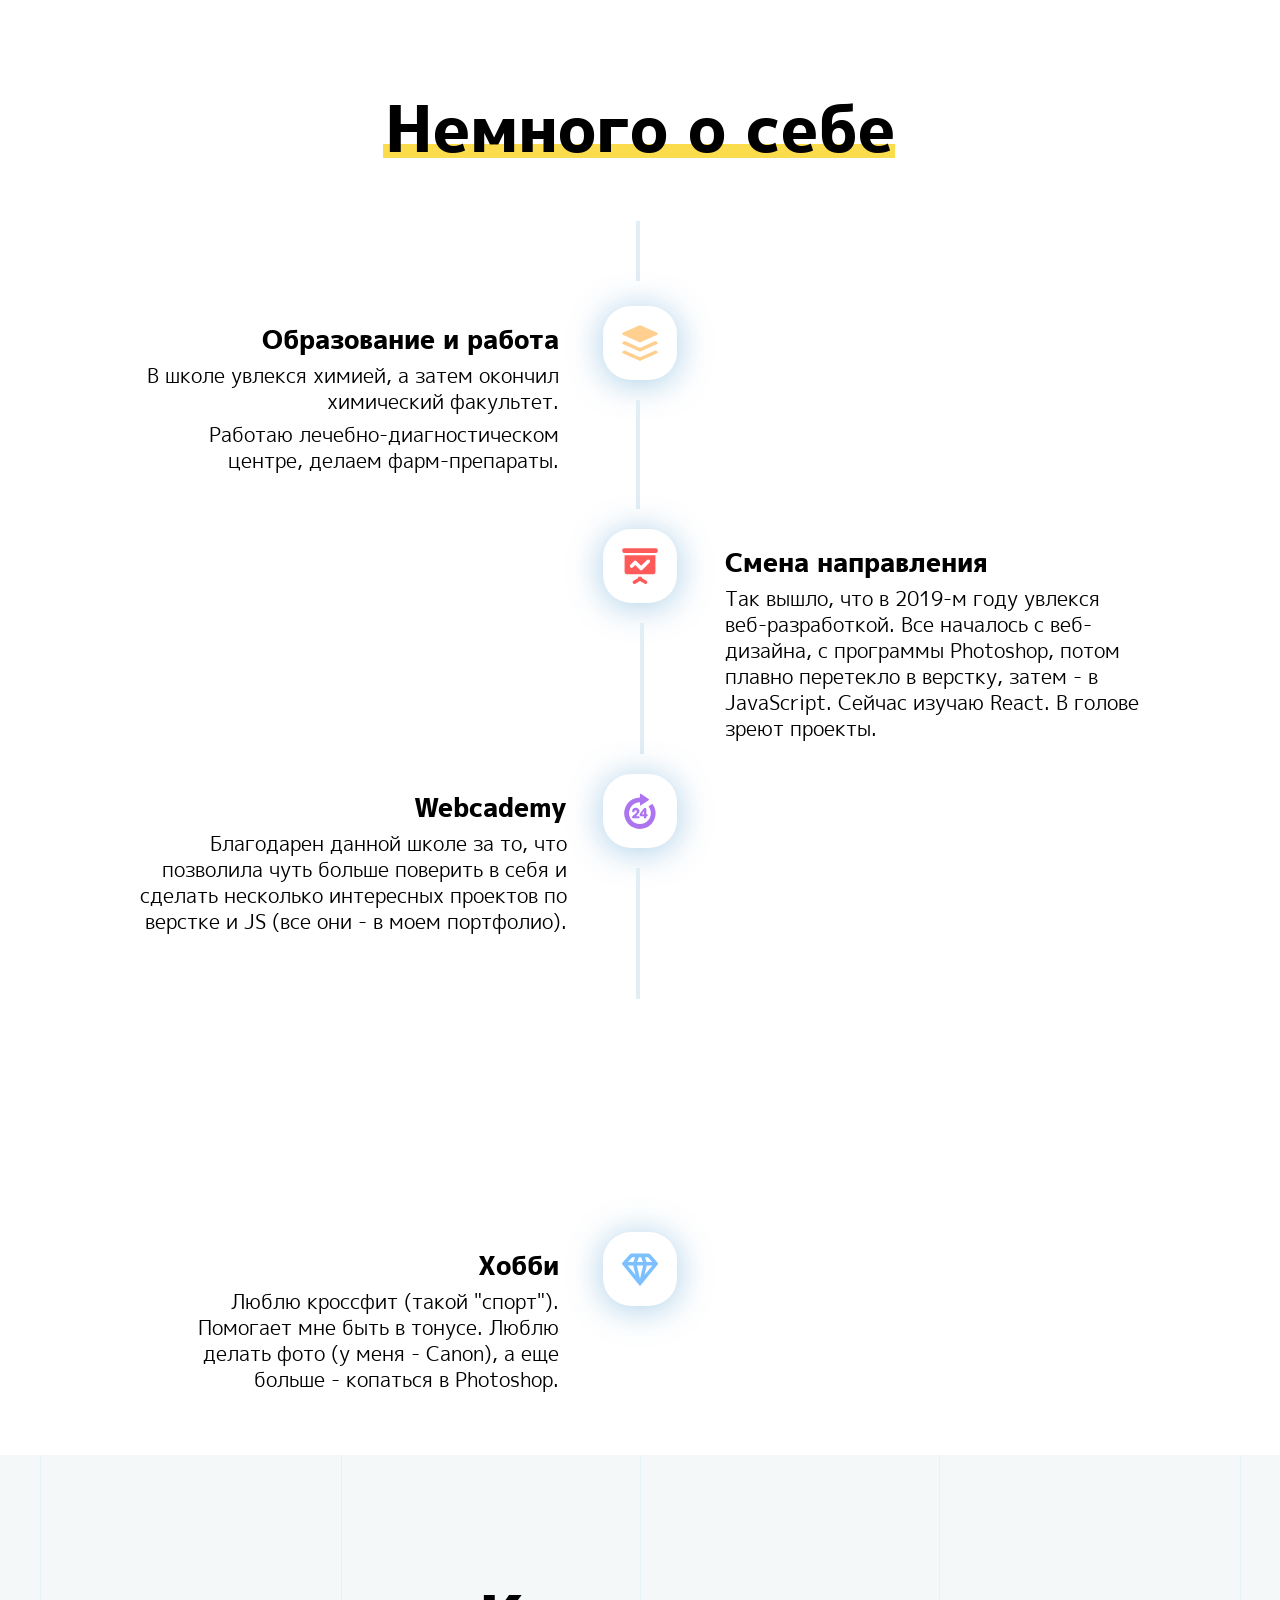
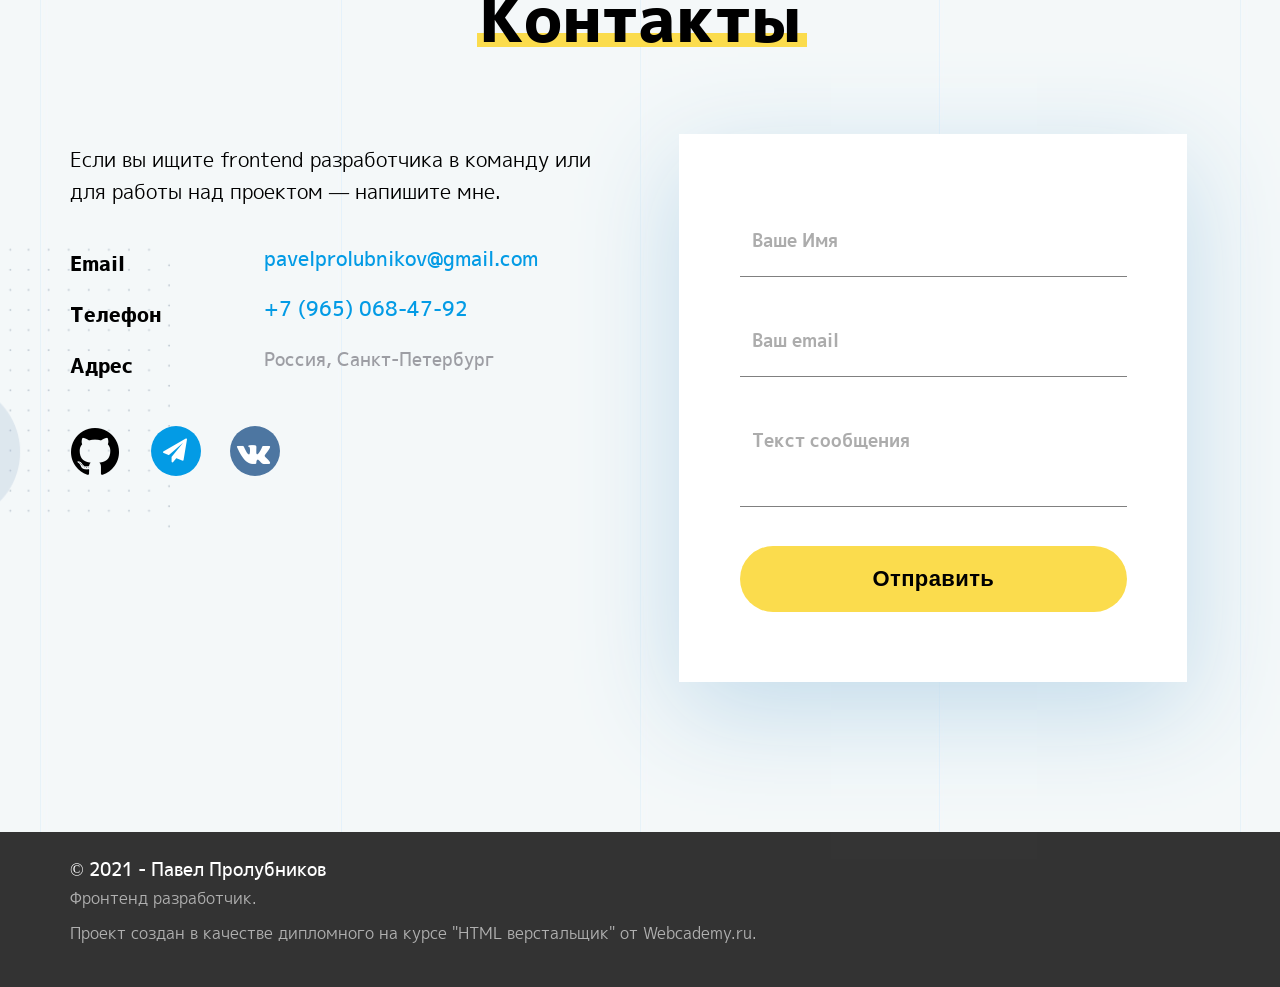
==== commit a9c92984: "изменил в блоке о себе" ====
--- a/index.html
+++ b/index.html
@@ -77,7 +77,7 @@
               <span class="bottom-line">Павел</span>
               <span class="bottom-line">Пролубников</span>
             </h1>
-            <p>Фронтенд-разработчик из Санкт-Петербурга.            
+            <p>Фронтенд-разработчик.            
             </p>
   
             <div class="content__btn">
@@ -224,7 +224,7 @@
       <div class="container">
 
         <div class="section-wrapper">
-          <h2 class="section-title bottom-line" data-aos-offset="300" data-aos="fade-left" data-aos-duration="800">Просто так :)</h2>
+          <h2 class="section-title bottom-line" data-aos-offset="300" data-aos="fade-left" data-aos-duration="800">Немного о себе</h2>
         </div>
 
         <div class="timeline">
@@ -233,9 +233,10 @@
                     <svg id="Layer_2" data-name="Layer 2" xmlns="http://www.w3.org/2000/svg" viewBox="0 0 32 32"><defs></defs><title>layers</title><path class="cls-1" d="M16.34,27.89a.83.83,0,0,1-.68,0L3.15,22.28,1.52,23a.91.91,0,0,0,0,1.65L15.66,31a.83.83,0,0,0,.68,0l14.14-6.35a.91.91,0,0,0,0-1.65l-1.62-.73Zm0-7.94a.83.83,0,0,1-.68,0L3.31,14.41l-1.79.8a.91.91,0,0,0,0,1.65l14.14,6.35a.83.83,0,0,0,.68,0l14.14-6.35a.91.91,0,0,0,0-1.65l-1.79-.8ZM30.48,9.07a.91.91,0,0,0,0-1.65L16.34,1.07a.83.83,0,0,0-.68,0L1.52,7.42a.91.91,0,0,0,0,1.65l14.14,6.35a.83.83,0,0,0,.68,0Z"/></svg>
                 </div>
                 <div class="timeline-text">
-                    <h3 class="timeline-item__header">Важный момент 1</h3>
-                    <p>Lorem ipsum lorem ipsum, lorem ipsum, lorem ipsum.</p>
-                    <span>Быть честным</span>
+                    <h3 class="timeline-item__header">Образование и работа</h3>
+                    <p>В школе увлекся химией, а затем окончил химический факультет.</p>
+                    <p>Работаю лечебно-диагностическом центре, делаем фарм-препараты.</p>
+                    <!-- <span>Быть честным</span> -->
                 </div>
             </div>
             <div class="timeline-item" data-aos-offset="300" data-aos="fade-left" data-aos-duration="1000">
@@ -243,9 +244,9 @@
                     <svg xmlns="http://www.w3.org/2000/svg" viewBox="0 0 32 32"><defs></defs><title>presentation-chart</title><g id="Layer_2" data-name="Layer 2"><path class="cls-1" d="M21.47,28.32l-4-2.21s0-.07,0-.11V25h-3v1s0,.07,0,.11l-4,2.21A1.5,1.5,0,0,0,12,30.94l4-2.23,4,2.23a1.5,1.5,0,0,0,1.46-2.62ZM3,21a2,2,0,0,0,2,2H27a2,2,0,0,0,2-2V7H3Zm4.94-6.06,3-3a1.5,1.5,0,0,1,2.12,0L17,15.88l4.94-4.94a1.5,1.5,0,0,1,2.12,2.12l-6,6a1.5,1.5,0,0,1-2.12,0L12,15.12l-1.94,1.94a1.5,1.5,0,1,1-2.12-2.12ZM30.72,1.74A1.36,1.36,0,0,0,29.51,1h-27a1.36,1.36,0,0,0-1.21.74,3,3,0,0,0,0,2.52A1.36,1.36,0,0,0,2.49,5h27a1.36,1.36,0,0,0,1.21-.74A3,3,0,0,0,30.72,1.74Z"/></g></svg>
                 </div>
                 <div class="timeline-text">
-                    <h3 class="timeline-item__header">Важный момент 2</h3>
-                    <p>Lorem ipsum lorem ipsum, lorem ipsum, lorem ipsum. Lorem.</p>
-                    <span>Учиться</span>
+                    <h3 class="timeline-item__header">Смена направления</h3>
+                    <p>Так вышло, что в 2019-м году увлекся веб-разработкой. Все началось с веб-дизайна, с программы Photoshop, потом плавно перетекло в верстку, затем - в JavaScript. Сейчас изучаю React. В голове зреют проекты.</p>
+                    <!-- <span>Учиться</span> -->
                 </div>
             </div>
             <div class="timeline-item" data-aos-offset="300" data-aos="fade-right" data-aos-duration="1000">
@@ -253,9 +254,9 @@
                     <svg xmlns="http://www.w3.org/2000/svg" viewBox="0 0 32 32"><defs></defs><title>24-hours</title><g id="Layer_2" data-name="Layer 2"><path class="cls-1" d="M26.36,9.79l-3.21,2.38A9.16,9.16,0,1,1,16,8.66h0v2.06c0,.55.37.75.83.45l6.38-4.25a.62.62,0,0,0,0-1.11L16.79,1.55c-.46-.31-.83-.1-.83.45V4.66h0A13.22,13.22,0,1,0,26.36,9.79ZM12,18.29c-.58.52-1.2,1-1.8,1.49-1.46,1.21-1.09,2.34.47,2.41h3.94c1.44-.07,1.42-1.86-.07-1.86l-2.16,0c.27-.21.56-.42.83-.64,1.23-1,2.32-2.13,2.32-3.59a2.8,2.8,0,0,0-3.05-2.75c-3.1,0-3.91,3.67-2.08,3.67,1.39,0,.69-1.74,2-1.74a.85.85,0,0,1,.88.9A3,3,0,0,1,12,18.29ZM19.55,22a1.06,1.06,0,0,0,1.61-.14,1.36,1.36,0,0,0,.21-.83v-.55a1.77,1.77,0,0,0,.76-.1.78.78,0,0,0,.48-.74.81.81,0,0,0-.51-.77,1.93,1.93,0,0,0-.72-.09V14.7a1.19,1.19,0,0,0-1.27-1.3A1.24,1.24,0,0,0,19,14l-2.83,3.91c-.72,1-.75,2.58.6,2.58h2.47V21A1.22,1.22,0,0,0,19.55,22Zm-1.91-3.21L19.43,16c0,.45-.06.89-.09,1.34s0,.94-.05,1.42Z"/></g></svg>
                 </div>
                 <div class="timeline-text">
-                    <h3 class="timeline-item__header">Важный момент 3</h3>
-                    <p>ВLorem ipsum lorem ipsum, lorem ipsum, lorem ipsum.</p>
-                    <span>Быть добрее</span>
+                    <h3 class="timeline-item__header">Webcademy</h3>
+                    <p>Благодарен данной школе за то, что позволила чуть больше поверить в себя и сделать несколько интересных проектов по верстке и JS (все они - в моем портфолио).</p>
+                    <!-- <span>Быть добрее</span> -->
                 </div>
             </div>
             <div class="timeline-item" data-aos-offset="300" data-aos="fade-left" data-aos-duration="1000">
@@ -263,9 +264,9 @@
                     <svg id="Layer_2" data-name="Layer 2" xmlns="http://www.w3.org/2000/svg" viewBox="0 0 32 32"><defs></defs><title>code-alt</title><path class="cls-1" d="M9.63,13.76A2.4,2.4,0,1,0,7.17,9.64a18.24,18.24,0,0,0-5.62,5.62,2.4,2.4,0,0,0,0,2.47,18.24,18.24,0,0,0,5.62,5.62,2.4,2.4,0,1,0,2.47-4.12,14.12,14.12,0,0,1-3.08-2.73A12.4,12.4,0,0,1,9.63,13.76Zm20.82,1.51a18.24,18.24,0,0,0-5.62-5.62,2.4,2.4,0,1,0-2.47,4.12,14.12,14.12,0,0,1,3.08,2.73,12.4,12.4,0,0,1-3.08,2.76,2.4,2.4,0,1,0,2.47,4.12,18.24,18.24,0,0,0,5.62-5.62A2.4,2.4,0,0,0,30.46,15.26ZM16.55,5l-5,21a2,2,0,0,0,3.89.93l5-21A2,2,0,0,0,16.55,5Z"/></svg>
                 </div>
                 <div class="timeline-text">
-                    <h3 class="timeline-item__header">Важный момент 4</h3>
-                    <p>Lorem ipsum lorem ipsum, lorem ipsum, lorem ipsum. Lorem lorem lorem.</p>
-                    <span>Помнить о людях</span>
+                    <h3 class="timeline-item__header">Планы развития</h3>
+                    <p>Хотел бы стать хорошим Фронтенд-разработчиком. Мечтаю работать над востребованными продуктами в компании. Возможно, погрузился бы в Бэкэнд. Но это как карта ляжет.</p>
+                    <!-- <span>Помнить о людях</span> -->
                 </div>
             </div>
             <div class="timeline-item" data-aos-offset="300" data-aos="fade-right" data-aos-duration="1000">
@@ -273,9 +274,9 @@
                     <svg xmlns="http://www.w3.org/2000/svg" viewBox="0 0 32 32"><defs></defs><title>diamond</title><g id="Layer_2" data-name="Layer 2"><path class="cls-1" d="M30.84,10.75l-6.11-7A2.52,2.52,0,0,0,23.07,3h-14a2.55,2.55,0,0,0-1.67.75l-6.24,7a1.22,1.22,0,0,0,0,1.52L15.37,29.73a.78.78,0,0,0,1.26,0L30.87,12.27A1.23,1.23,0,0,0,30.84,10.75ZM10.31,13l1.89,8.09L5.59,13Zm6.63-7,1.43,4H13.63l1.43-4Zm1.67,7L16,24.18,13.39,13Zm3.08,0H26.4l-6.6,8.09Zm4.51-3H21.56L20.13,6h2.58ZM9.41,6h2.46l-1.43,4H5.85Z"/></g></svg>
                 </div>
                 <div class="timeline-text">
-                    <h3 class="timeline-item__header">Важный момент 5</h3>
-                    <p>И всегда найдется время на кофе.</p>
-                    <span>Бери эспрессо</span>
+                    <h3 class="timeline-item__header">Хобби</h3>
+                    <p>Люблю кроссфит (такой "спорт"). Помогает мне быть в тонусе. Люблю делать фото (у меня - Canon), а еще больше - копаться в Photoshop.</p>
+                    <!-- <span>Бери эспрессо</span> -->
                 </div>
             </div>
         </div>
@@ -361,7 +362,7 @@
     <footer class="footer">
       <div class="container">
         <h3 class="footer-title">&copy; 2021 - Павел Пролубников</h3>
-        <p>Фронтенд разработчик из Санкт-Петербурга.</p>
+        <p>Фронтенд разработчик.</p>
         <p>Проект создан в качестве дипломного на курсе "HTML верстальщик" от Webcademy.ru.</p>
       </div>
     </footer>
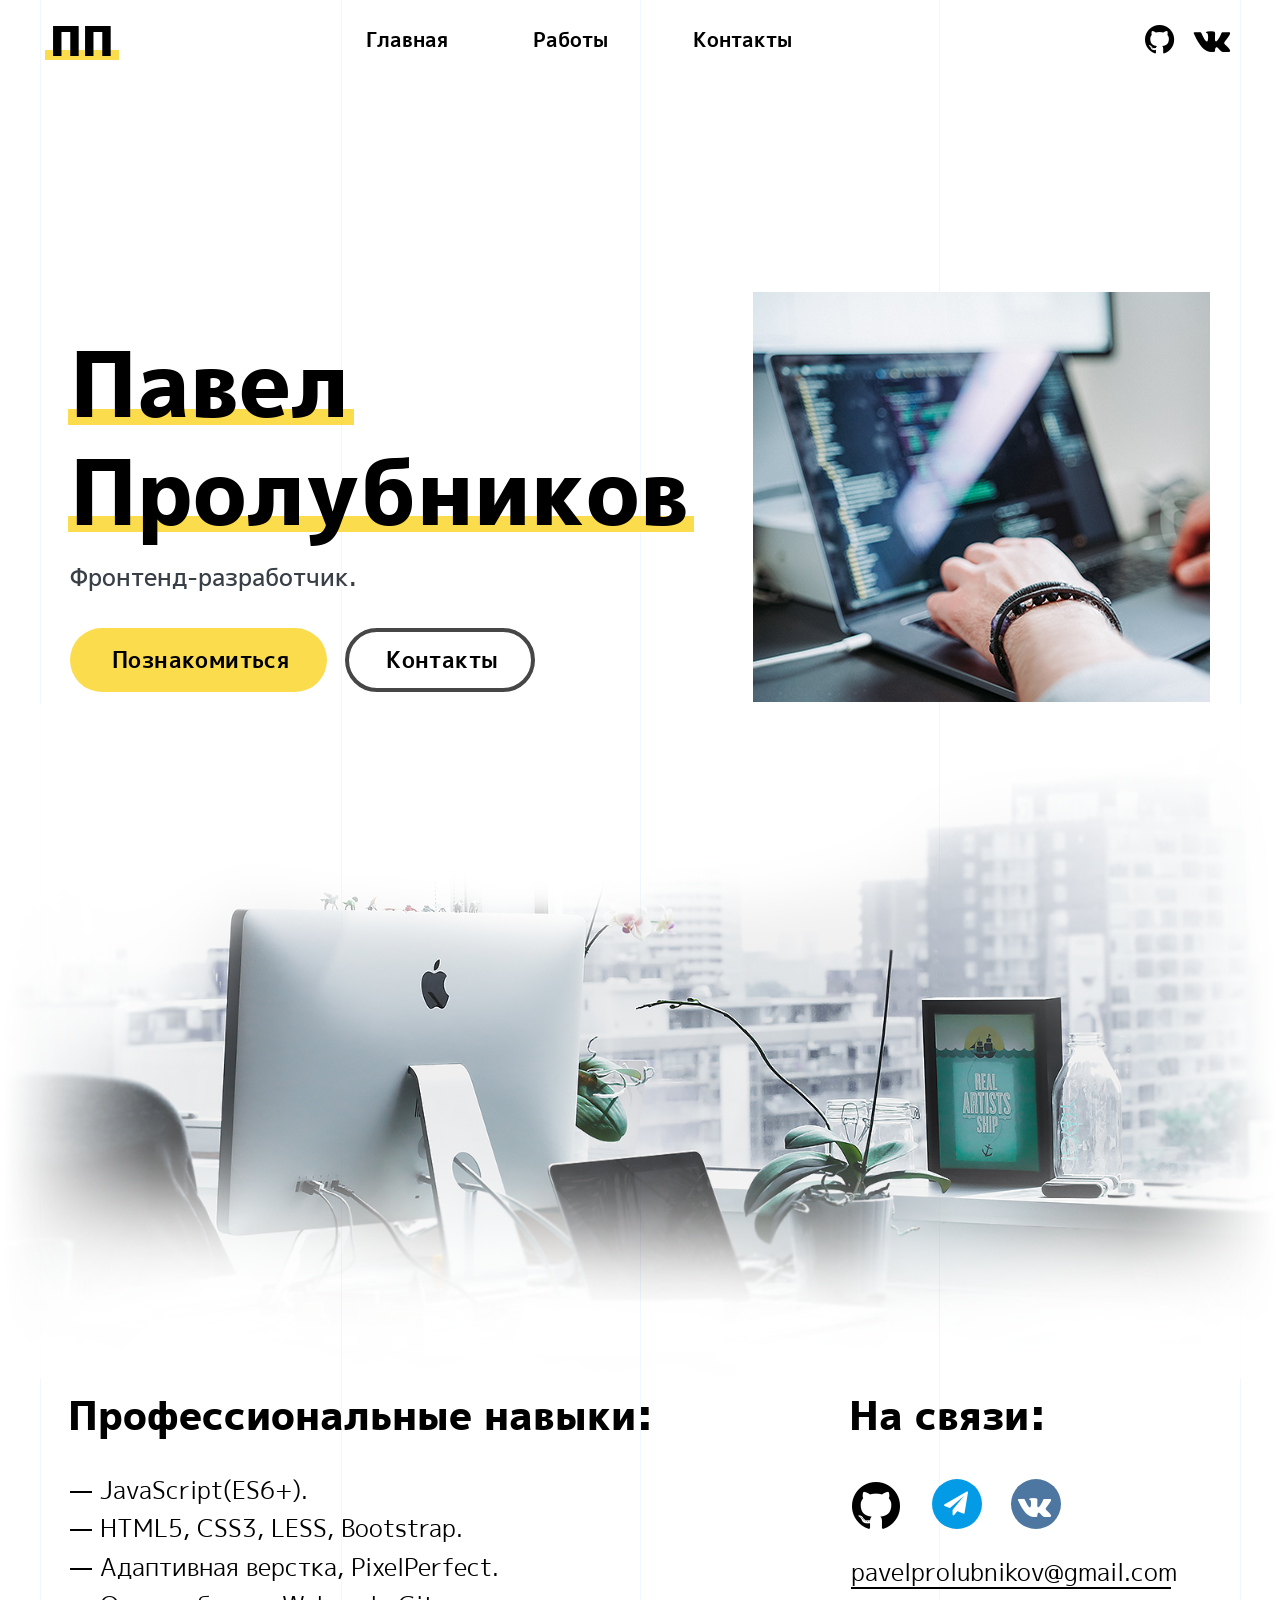
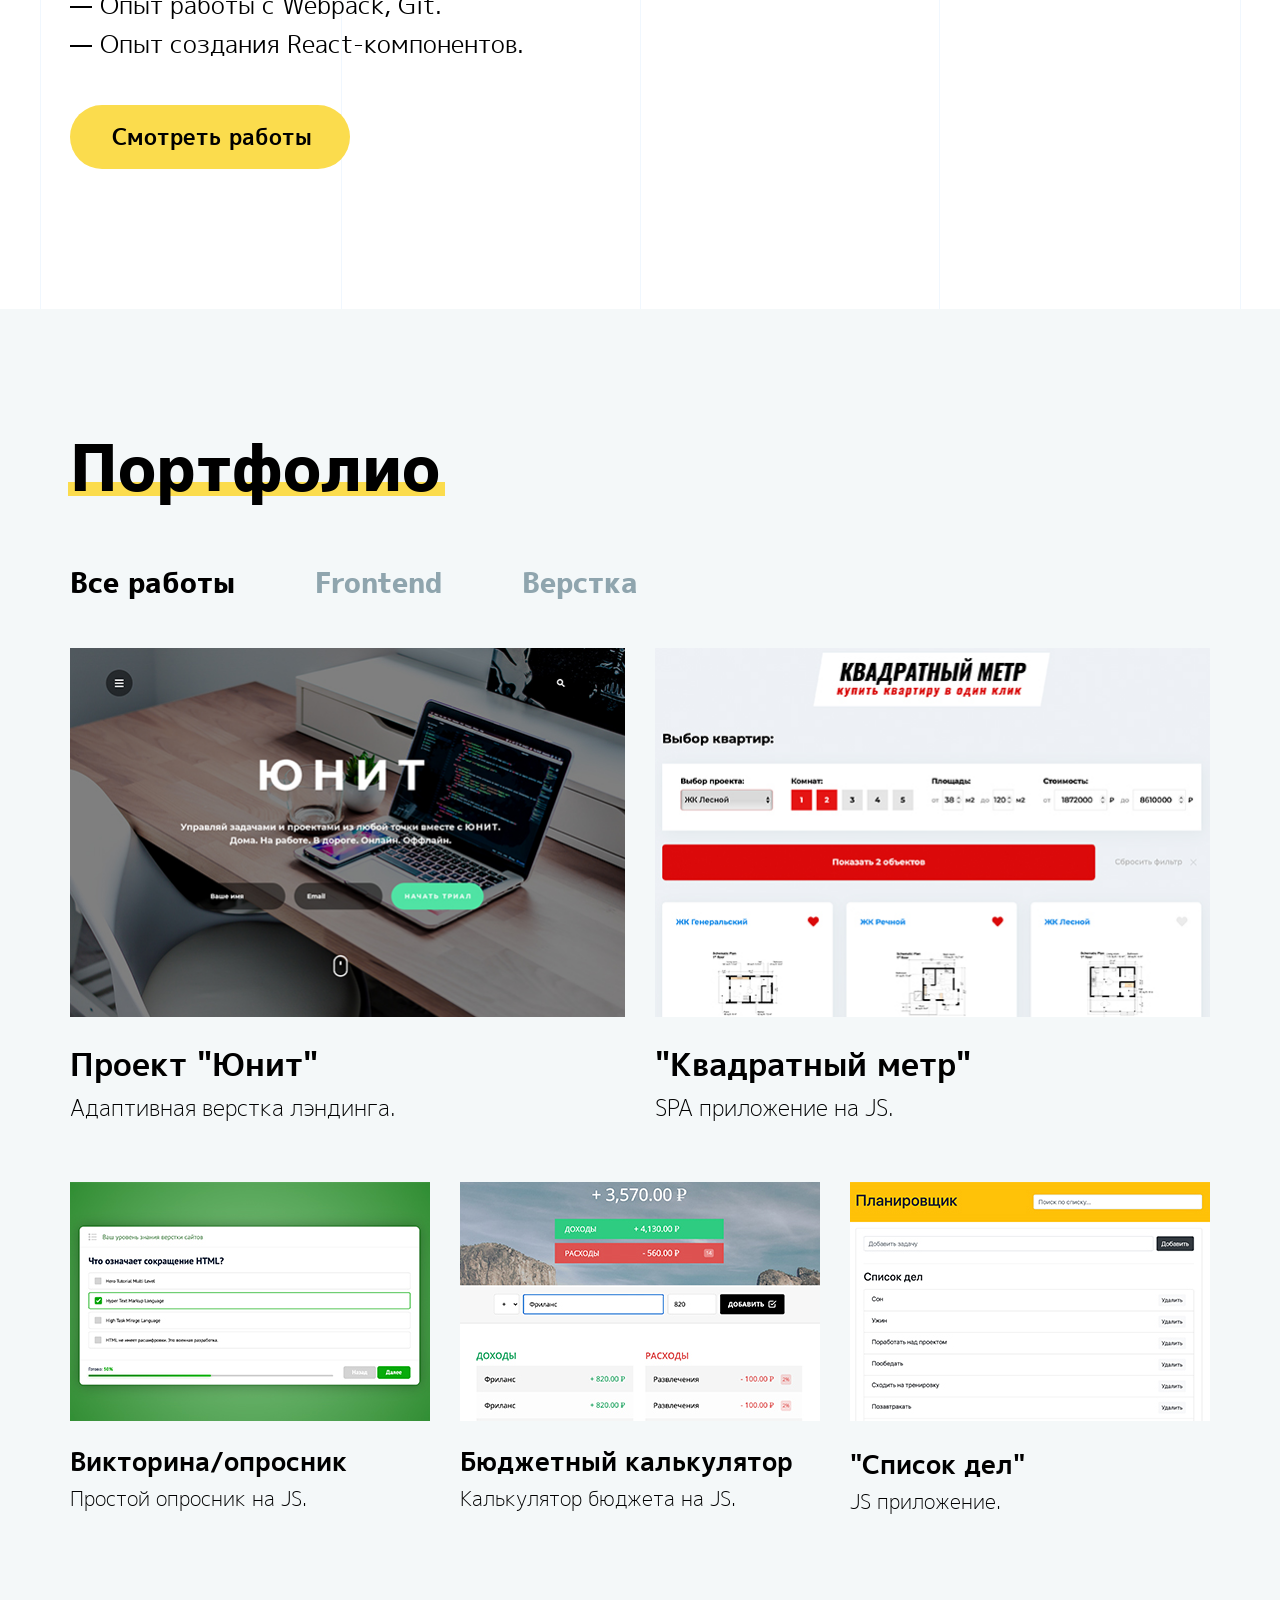
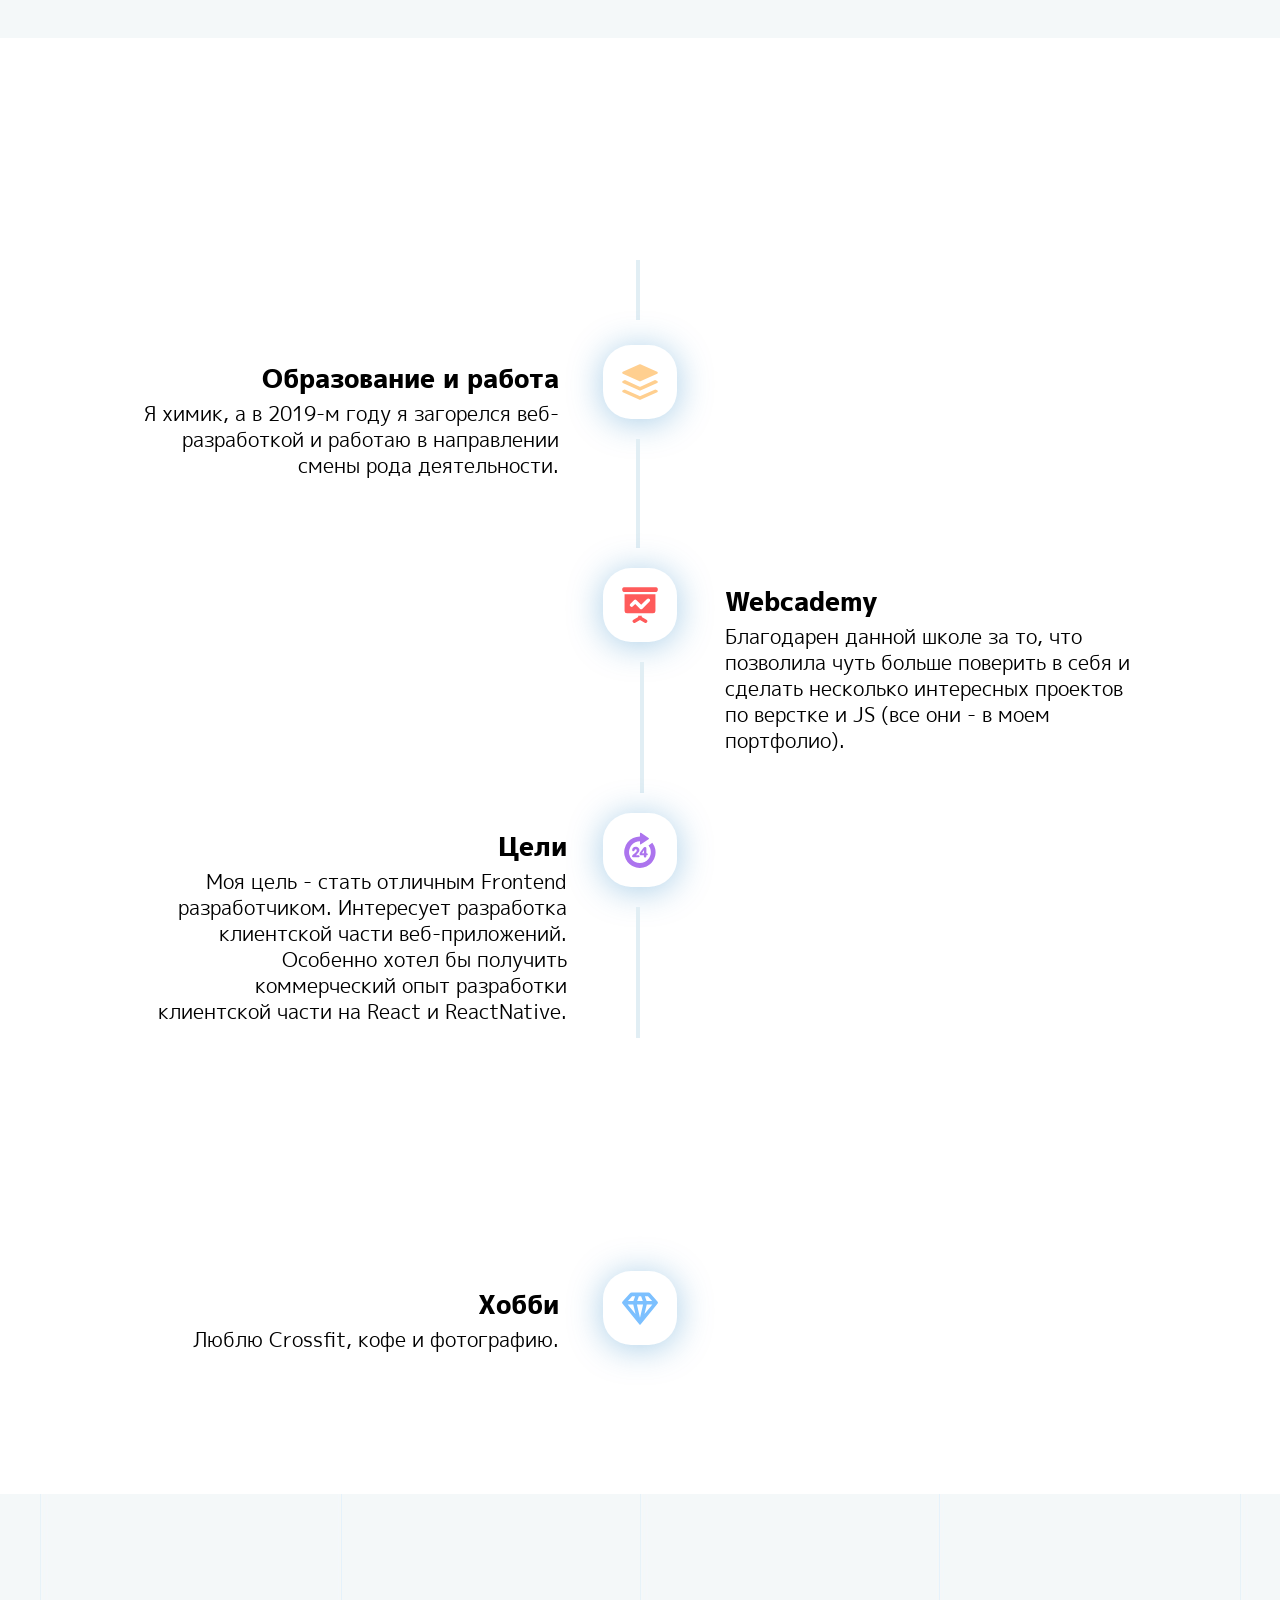
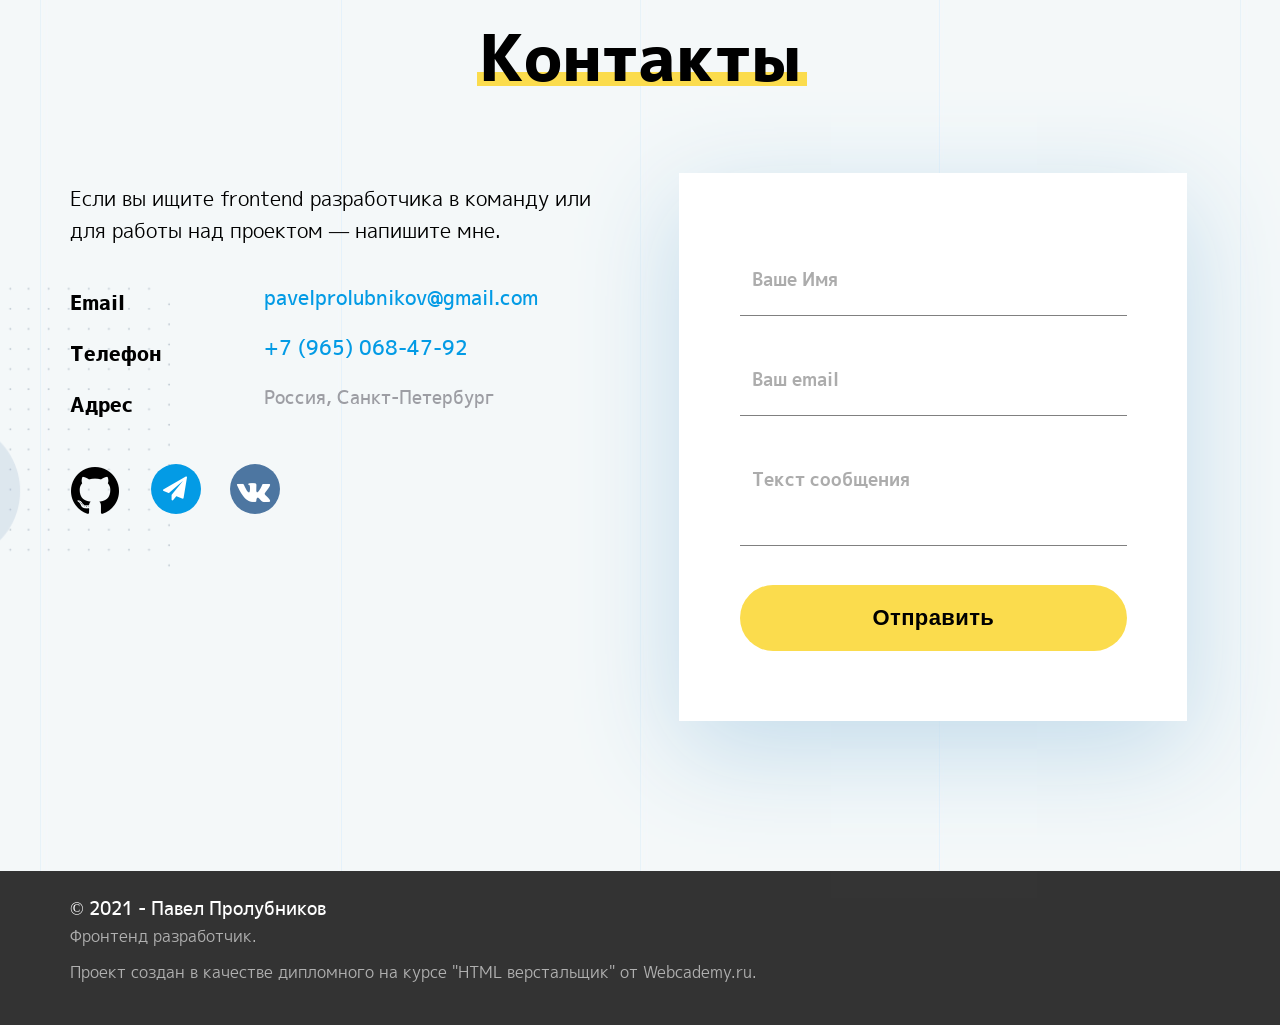
==== commit 8760d678: "chenged content in a block -about me-" ====
--- a/index.html
+++ b/index.html
@@ -107,10 +107,11 @@
             <h2 class="skills__tittle">Профессиональные навыки:</h2>
             
             <ul class="skills__list">
-              <li>JavaScript(ES6+), React(начальный уровень).</li>
+              <li>JavaScript(ES6+).</li>
               <li>HTML5, CSS3, LESS, Bootstrap.</li>
               <li>Адаптивная верстка, PixelPerfect.</li>
               <li>Опыт работы с Webpack, Git.</li>
+              <li>Опыт создания React-компонентов.</li>
             </ul>          
   
             <div class="content__btn">
@@ -234,8 +235,7 @@
                 </div>
                 <div class="timeline-text">
                     <h3 class="timeline-item__header">Образование и работа</h3>
-                    <p>В школе увлекся химией, а затем окончил химический факультет.</p>
-                    <p>Работаю лечебно-диагностическом центре, делаем фарм-препараты.</p>
+                    <p>Я химик, а в 2019-м году я загорелся веб-разработкой и работаю в направлении смены рода деятельности.</p>
                     <!-- <span>Быть честным</span> -->
                 </div>
             </div>
@@ -244,8 +244,8 @@
                     <svg xmlns="http://www.w3.org/2000/svg" viewBox="0 0 32 32"><defs></defs><title>presentation-chart</title><g id="Layer_2" data-name="Layer 2"><path class="cls-1" d="M21.47,28.32l-4-2.21s0-.07,0-.11V25h-3v1s0,.07,0,.11l-4,2.21A1.5,1.5,0,0,0,12,30.94l4-2.23,4,2.23a1.5,1.5,0,0,0,1.46-2.62ZM3,21a2,2,0,0,0,2,2H27a2,2,0,0,0,2-2V7H3Zm4.94-6.06,3-3a1.5,1.5,0,0,1,2.12,0L17,15.88l4.94-4.94a1.5,1.5,0,0,1,2.12,2.12l-6,6a1.5,1.5,0,0,1-2.12,0L12,15.12l-1.94,1.94a1.5,1.5,0,1,1-2.12-2.12ZM30.72,1.74A1.36,1.36,0,0,0,29.51,1h-27a1.36,1.36,0,0,0-1.21.74,3,3,0,0,0,0,2.52A1.36,1.36,0,0,0,2.49,5h27a1.36,1.36,0,0,0,1.21-.74A3,3,0,0,0,30.72,1.74Z"/></g></svg>
                 </div>
                 <div class="timeline-text">
-                    <h3 class="timeline-item__header">Смена направления</h3>
-                    <p>Так вышло, что в 2019-м году увлекся веб-разработкой. Все началось с веб-дизайна, с программы Photoshop, потом плавно перетекло в верстку, затем - в JavaScript. Сейчас изучаю React. В голове зреют проекты.</p>
+                    <h3 class="timeline-item__header">Webcademy</h3>
+                    <p>Благодарен данной школе за то, что позволила чуть больше поверить в себя и сделать несколько интересных проектов по верстке и JS (все они - в моем портфолио).</p>
                     <!-- <span>Учиться</span> -->
                 </div>
             </div>
@@ -254,8 +254,9 @@
                     <svg xmlns="http://www.w3.org/2000/svg" viewBox="0 0 32 32"><defs></defs><title>24-hours</title><g id="Layer_2" data-name="Layer 2"><path class="cls-1" d="M26.36,9.79l-3.21,2.38A9.16,9.16,0,1,1,16,8.66h0v2.06c0,.55.37.75.83.45l6.38-4.25a.62.62,0,0,0,0-1.11L16.79,1.55c-.46-.31-.83-.1-.83.45V4.66h0A13.22,13.22,0,1,0,26.36,9.79ZM12,18.29c-.58.52-1.2,1-1.8,1.49-1.46,1.21-1.09,2.34.47,2.41h3.94c1.44-.07,1.42-1.86-.07-1.86l-2.16,0c.27-.21.56-.42.83-.64,1.23-1,2.32-2.13,2.32-3.59a2.8,2.8,0,0,0-3.05-2.75c-3.1,0-3.91,3.67-2.08,3.67,1.39,0,.69-1.74,2-1.74a.85.85,0,0,1,.88.9A3,3,0,0,1,12,18.29ZM19.55,22a1.06,1.06,0,0,0,1.61-.14,1.36,1.36,0,0,0,.21-.83v-.55a1.77,1.77,0,0,0,.76-.1.78.78,0,0,0,.48-.74.81.81,0,0,0-.51-.77,1.93,1.93,0,0,0-.72-.09V14.7a1.19,1.19,0,0,0-1.27-1.3A1.24,1.24,0,0,0,19,14l-2.83,3.91c-.72,1-.75,2.58.6,2.58h2.47V21A1.22,1.22,0,0,0,19.55,22Zm-1.91-3.21L19.43,16c0,.45-.06.89-.09,1.34s0,.94-.05,1.42Z"/></g></svg>
                 </div>
                 <div class="timeline-text">
-                    <h3 class="timeline-item__header">Webcademy</h3>
-                    <p>Благодарен данной школе за то, что позволила чуть больше поверить в себя и сделать несколько интересных проектов по верстке и JS (все они - в моем портфолио).</p>
+                    <h3 class="timeline-item__header">Цели</h3>
+                    <p>Моя цель - стать отличным Frontend разработчиком. Интересует разработка клиентской части веб-приложений. Особенно хотел бы получить коммерческий опыт разработки клиентской части на React и ReactNative.
+                    </p>
                     <!-- <span>Быть добрее</span> -->
                 </div>
             </div>
@@ -264,8 +265,9 @@
                     <svg id="Layer_2" data-name="Layer 2" xmlns="http://www.w3.org/2000/svg" viewBox="0 0 32 32"><defs></defs><title>code-alt</title><path class="cls-1" d="M9.63,13.76A2.4,2.4,0,1,0,7.17,9.64a18.24,18.24,0,0,0-5.62,5.62,2.4,2.4,0,0,0,0,2.47,18.24,18.24,0,0,0,5.62,5.62,2.4,2.4,0,1,0,2.47-4.12,14.12,14.12,0,0,1-3.08-2.73A12.4,12.4,0,0,1,9.63,13.76Zm20.82,1.51a18.24,18.24,0,0,0-5.62-5.62,2.4,2.4,0,1,0-2.47,4.12,14.12,14.12,0,0,1,3.08,2.73,12.4,12.4,0,0,1-3.08,2.76,2.4,2.4,0,1,0,2.47,4.12,18.24,18.24,0,0,0,5.62-5.62A2.4,2.4,0,0,0,30.46,15.26ZM16.55,5l-5,21a2,2,0,0,0,3.89.93l5-21A2,2,0,0,0,16.55,5Z"/></svg>
                 </div>
                 <div class="timeline-text">
-                    <h3 class="timeline-item__header">Планы развития</h3>
-                    <p>Хотел бы стать хорошим Фронтенд-разработчиком. Мечтаю работать над востребованными продуктами в компании. Возможно, погрузился бы в Бэкэнд. Но это как карта ляжет.</p>
+                    <h3 class="timeline-item__header">Roadmap</h3>
+                    <p>Небольшой Roadmap наперёд: ReactNative (+Vue, Angular), Node.Js (может, Ruby), базы данных и веб-хранилища (SQL, MongoDB).
+                    </p>
                     <!-- <span>Помнить о людях</span> -->
                 </div>
             </div>
@@ -275,7 +277,7 @@
                 </div>
                 <div class="timeline-text">
                     <h3 class="timeline-item__header">Хобби</h3>
-                    <p>Люблю кроссфит (такой "спорт"). Помогает мне быть в тонусе. Люблю делать фото (у меня - Canon), а еще больше - копаться в Photoshop.</p>
+                    <p>Люблю Crossfit, кофе и фотографию.</p>
                     <!-- <span>Бери эспрессо</span> -->
                 </div>
             </div>
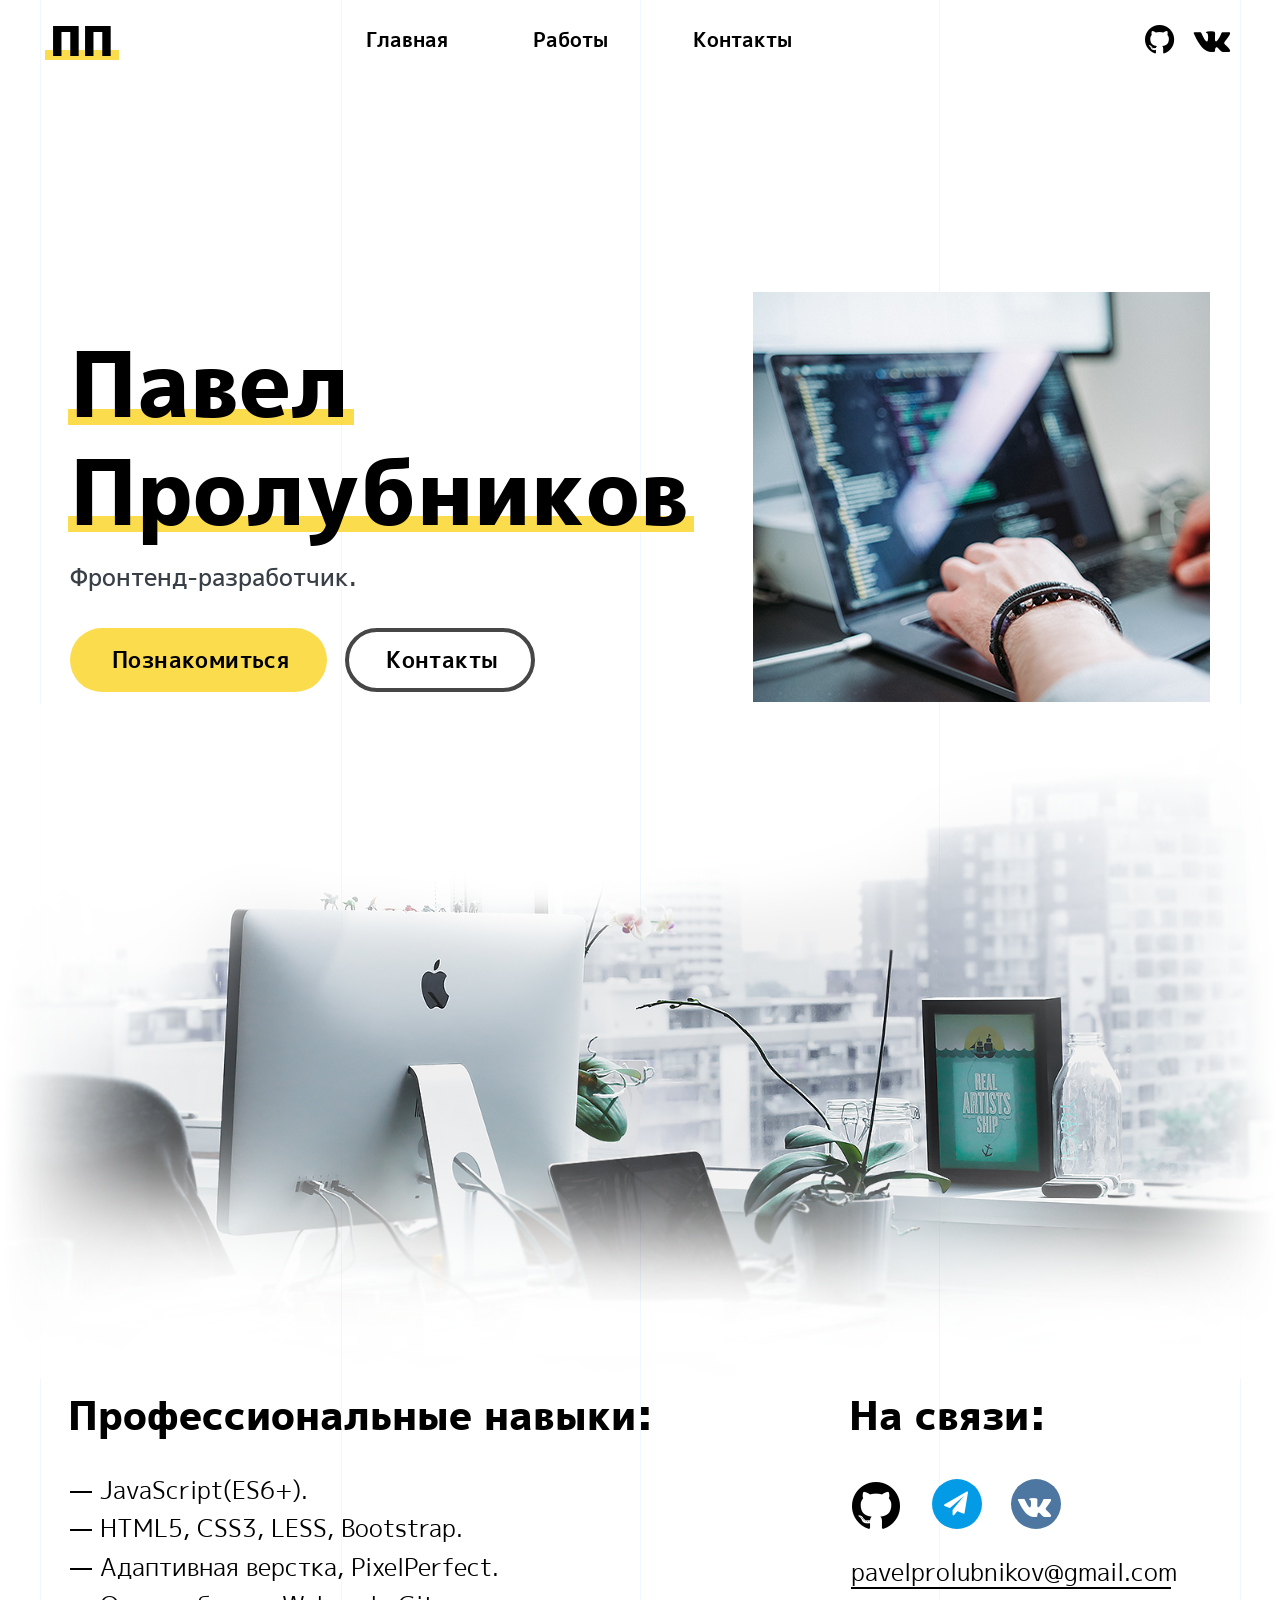
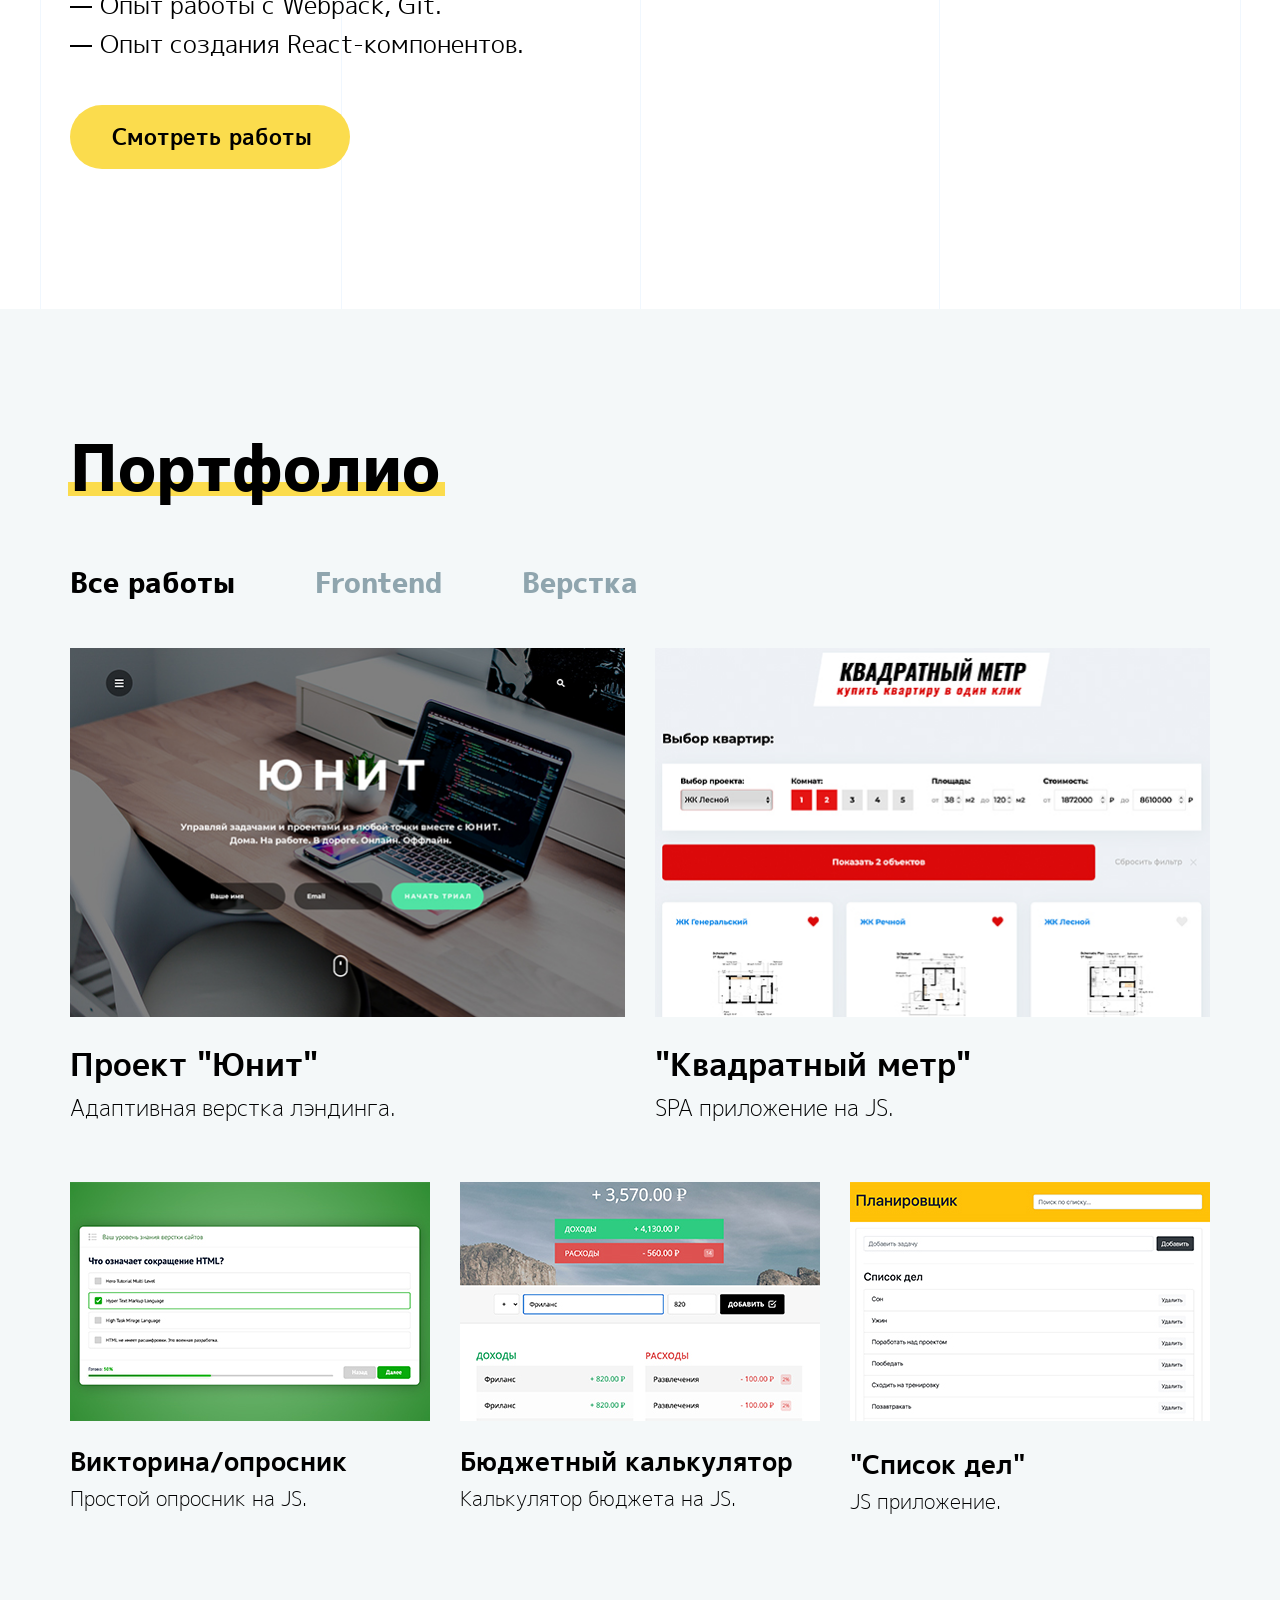
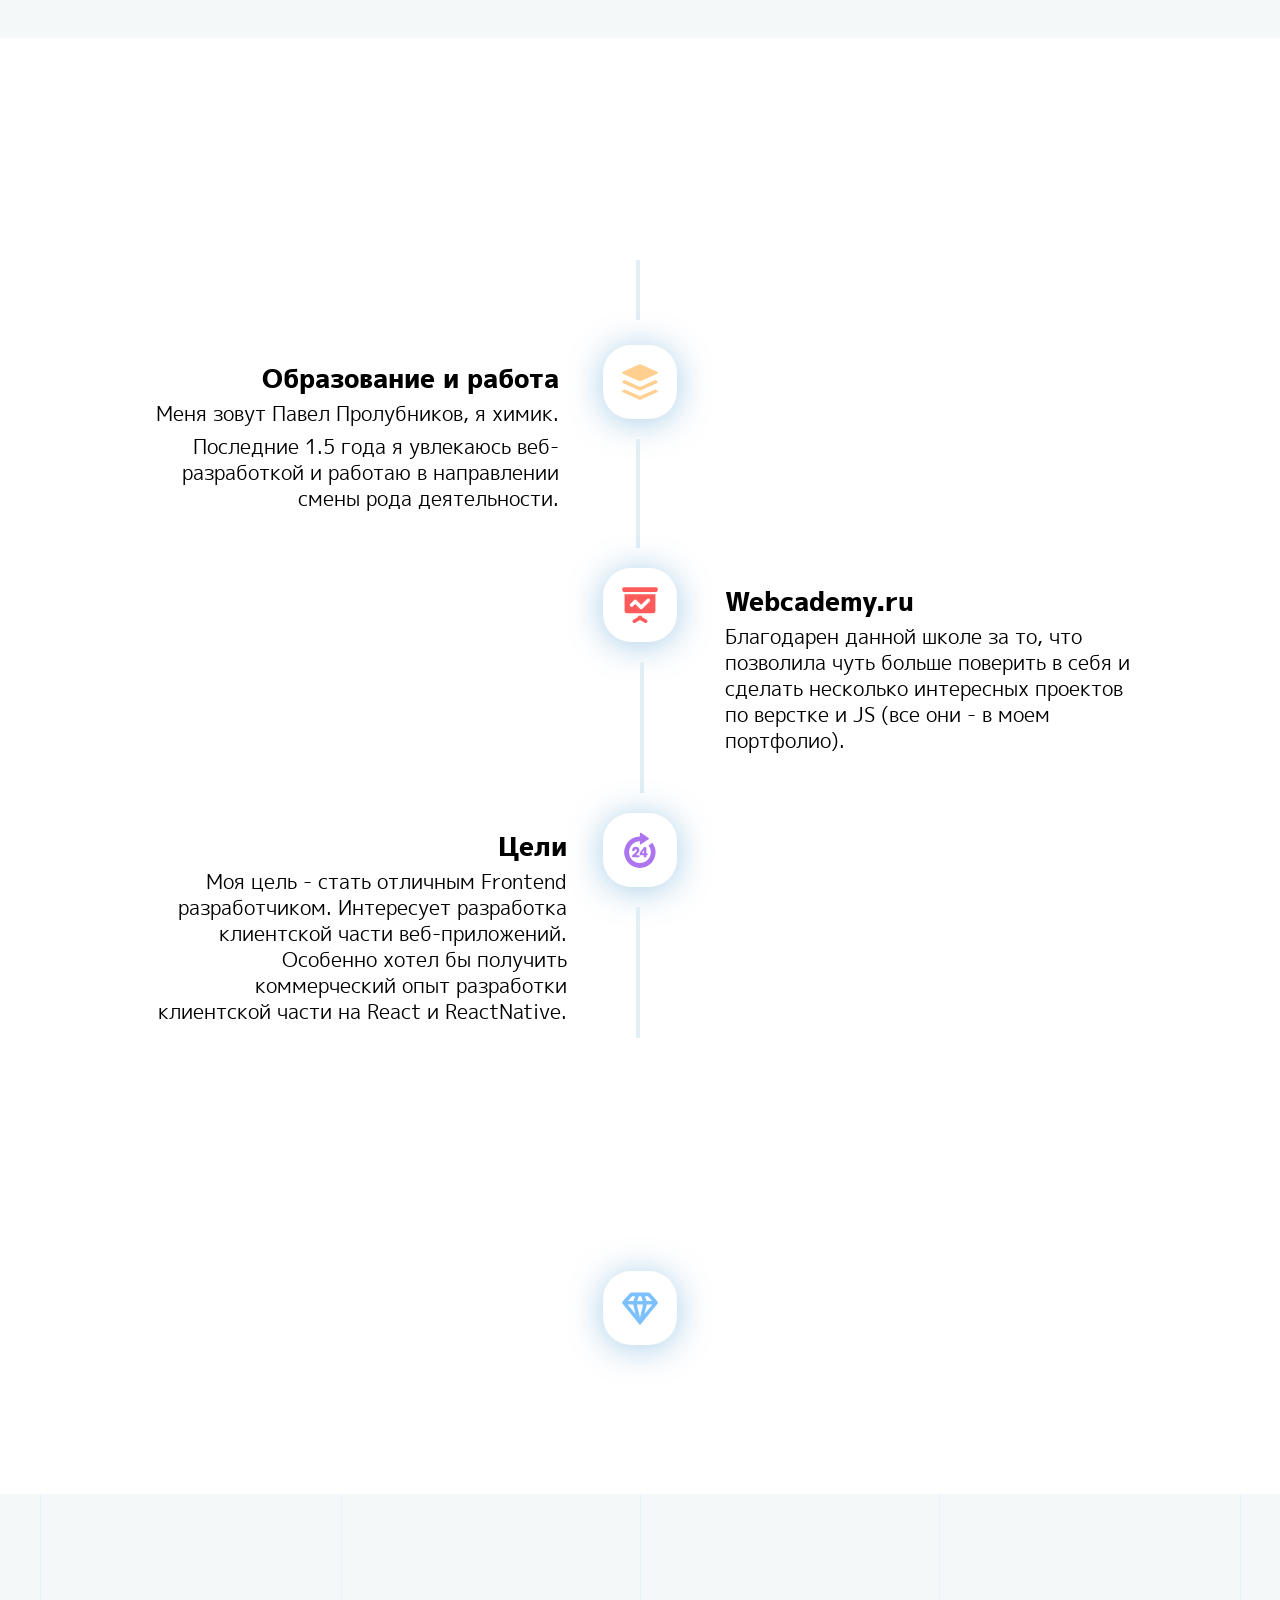
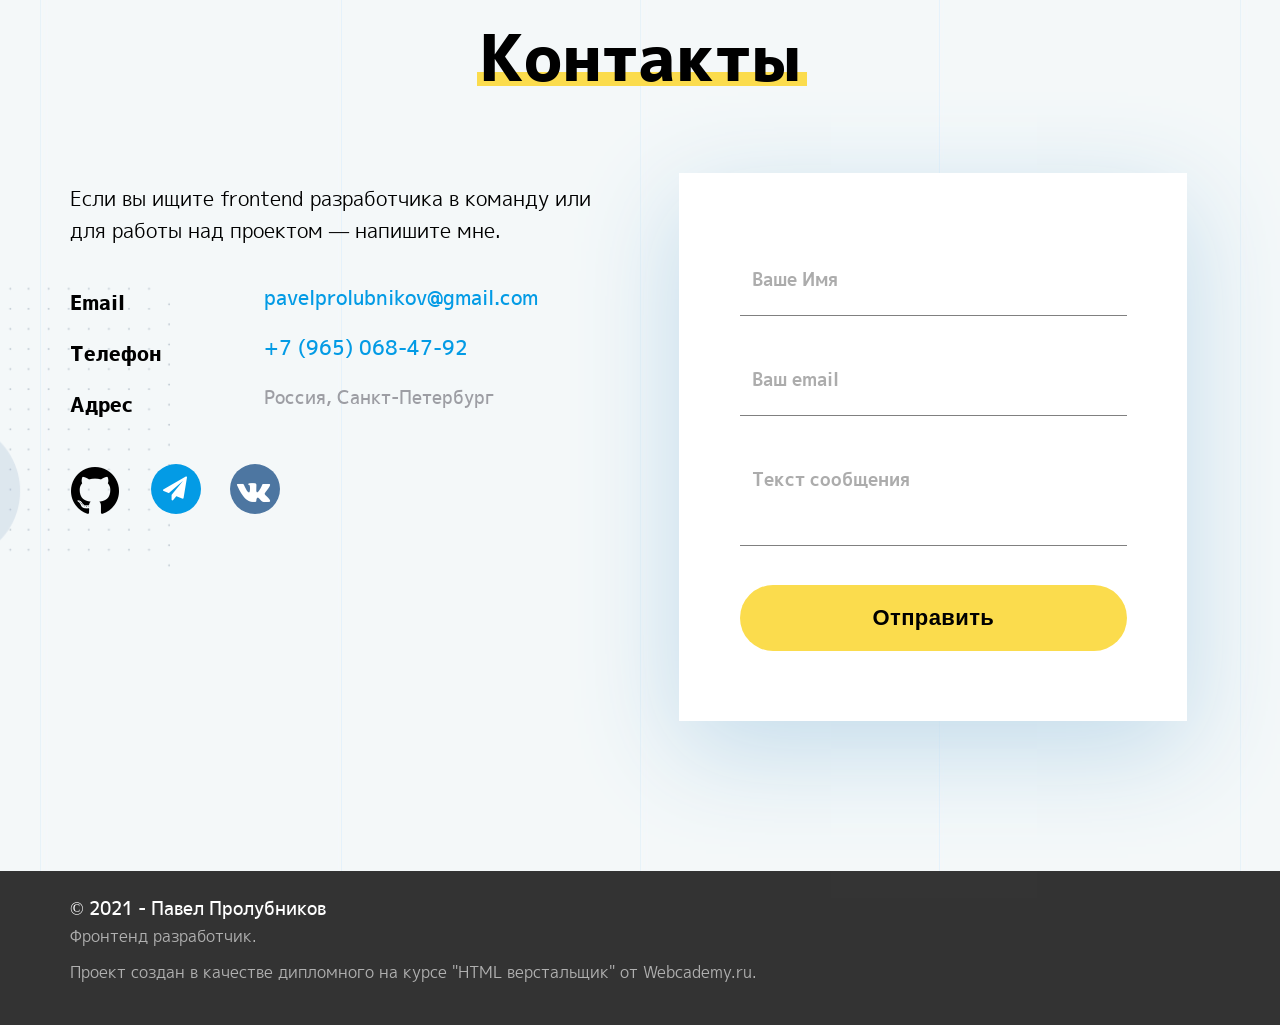
==== commit 33d8c919: "&" ====
--- a/index.html
+++ b/index.html
@@ -235,7 +235,8 @@
                 </div>
                 <div class="timeline-text">
                     <h3 class="timeline-item__header">Образование и работа</h3>
-                    <p>Я химик, а в 2019-м году я загорелся веб-разработкой и работаю в направлении смены рода деятельности.</p>
+                    <p>Меня зовут Павел Пролубников, я химик.</p>
+                    <p>Последние 1.5 года я увлекаюсь веб-разработкой и работаю в направлении смены рода деятельности.</p>
                     <!-- <span>Быть честным</span> -->
                 </div>
             </div>
@@ -244,7 +245,7 @@
                     <svg xmlns="http://www.w3.org/2000/svg" viewBox="0 0 32 32"><defs></defs><title>presentation-chart</title><g id="Layer_2" data-name="Layer 2"><path class="cls-1" d="M21.47,28.32l-4-2.21s0-.07,0-.11V25h-3v1s0,.07,0,.11l-4,2.21A1.5,1.5,0,0,0,12,30.94l4-2.23,4,2.23a1.5,1.5,0,0,0,1.46-2.62ZM3,21a2,2,0,0,0,2,2H27a2,2,0,0,0,2-2V7H3Zm4.94-6.06,3-3a1.5,1.5,0,0,1,2.12,0L17,15.88l4.94-4.94a1.5,1.5,0,0,1,2.12,2.12l-6,6a1.5,1.5,0,0,1-2.12,0L12,15.12l-1.94,1.94a1.5,1.5,0,1,1-2.12-2.12ZM30.72,1.74A1.36,1.36,0,0,0,29.51,1h-27a1.36,1.36,0,0,0-1.21.74,3,3,0,0,0,0,2.52A1.36,1.36,0,0,0,2.49,5h27a1.36,1.36,0,0,0,1.21-.74A3,3,0,0,0,30.72,1.74Z"/></g></svg>
                 </div>
                 <div class="timeline-text">
-                    <h3 class="timeline-item__header">Webcademy</h3>
+                    <h3 class="timeline-item__header">Webcademy.ru</h3>
                     <p>Благодарен данной школе за то, что позволила чуть больше поверить в себя и сделать несколько интересных проектов по верстке и JS (все они - в моем портфолио).</p>
                     <!-- <span>Учиться</span> -->
                 </div>
@@ -275,11 +276,7 @@
                 <div class="timeline-icon diamond-icon">
                     <svg xmlns="http://www.w3.org/2000/svg" viewBox="0 0 32 32"><defs></defs><title>diamond</title><g id="Layer_2" data-name="Layer 2"><path class="cls-1" d="M30.84,10.75l-6.11-7A2.52,2.52,0,0,0,23.07,3h-14a2.55,2.55,0,0,0-1.67.75l-6.24,7a1.22,1.22,0,0,0,0,1.52L15.37,29.73a.78.78,0,0,0,1.26,0L30.87,12.27A1.23,1.23,0,0,0,30.84,10.75ZM10.31,13l1.89,8.09L5.59,13Zm6.63-7,1.43,4H13.63l1.43-4Zm1.67,7L16,24.18,13.39,13Zm3.08,0H26.4l-6.6,8.09Zm4.51-3H21.56L20.13,6h2.58ZM9.41,6h2.46l-1.43,4H5.85Z"/></g></svg>
                 </div>
-                <div class="timeline-text">
-                    <h3 class="timeline-item__header">Хобби</h3>
-                    <p>Люблю Crossfit, кофе и фотографию.</p>
-                    <!-- <span>Бери эспрессо</span> -->
-                </div>
+                
             </div>
         </div>
 
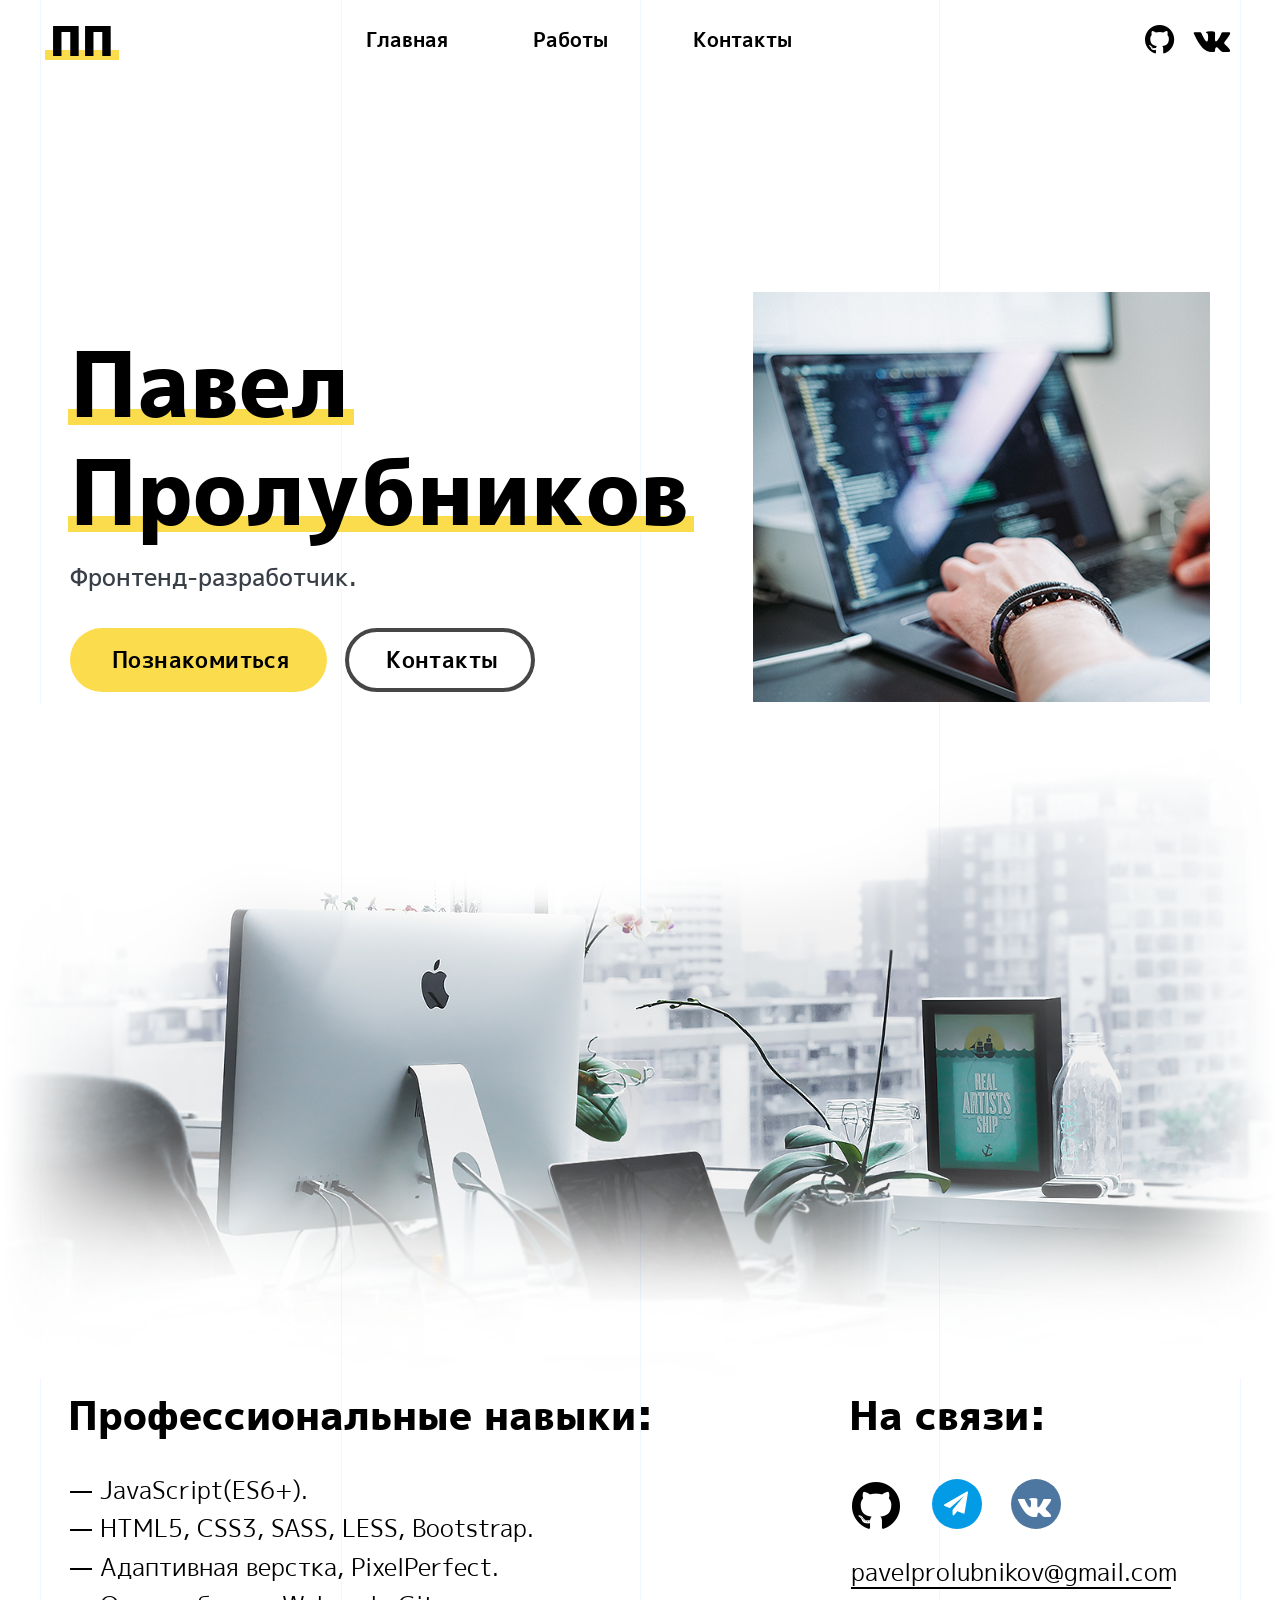
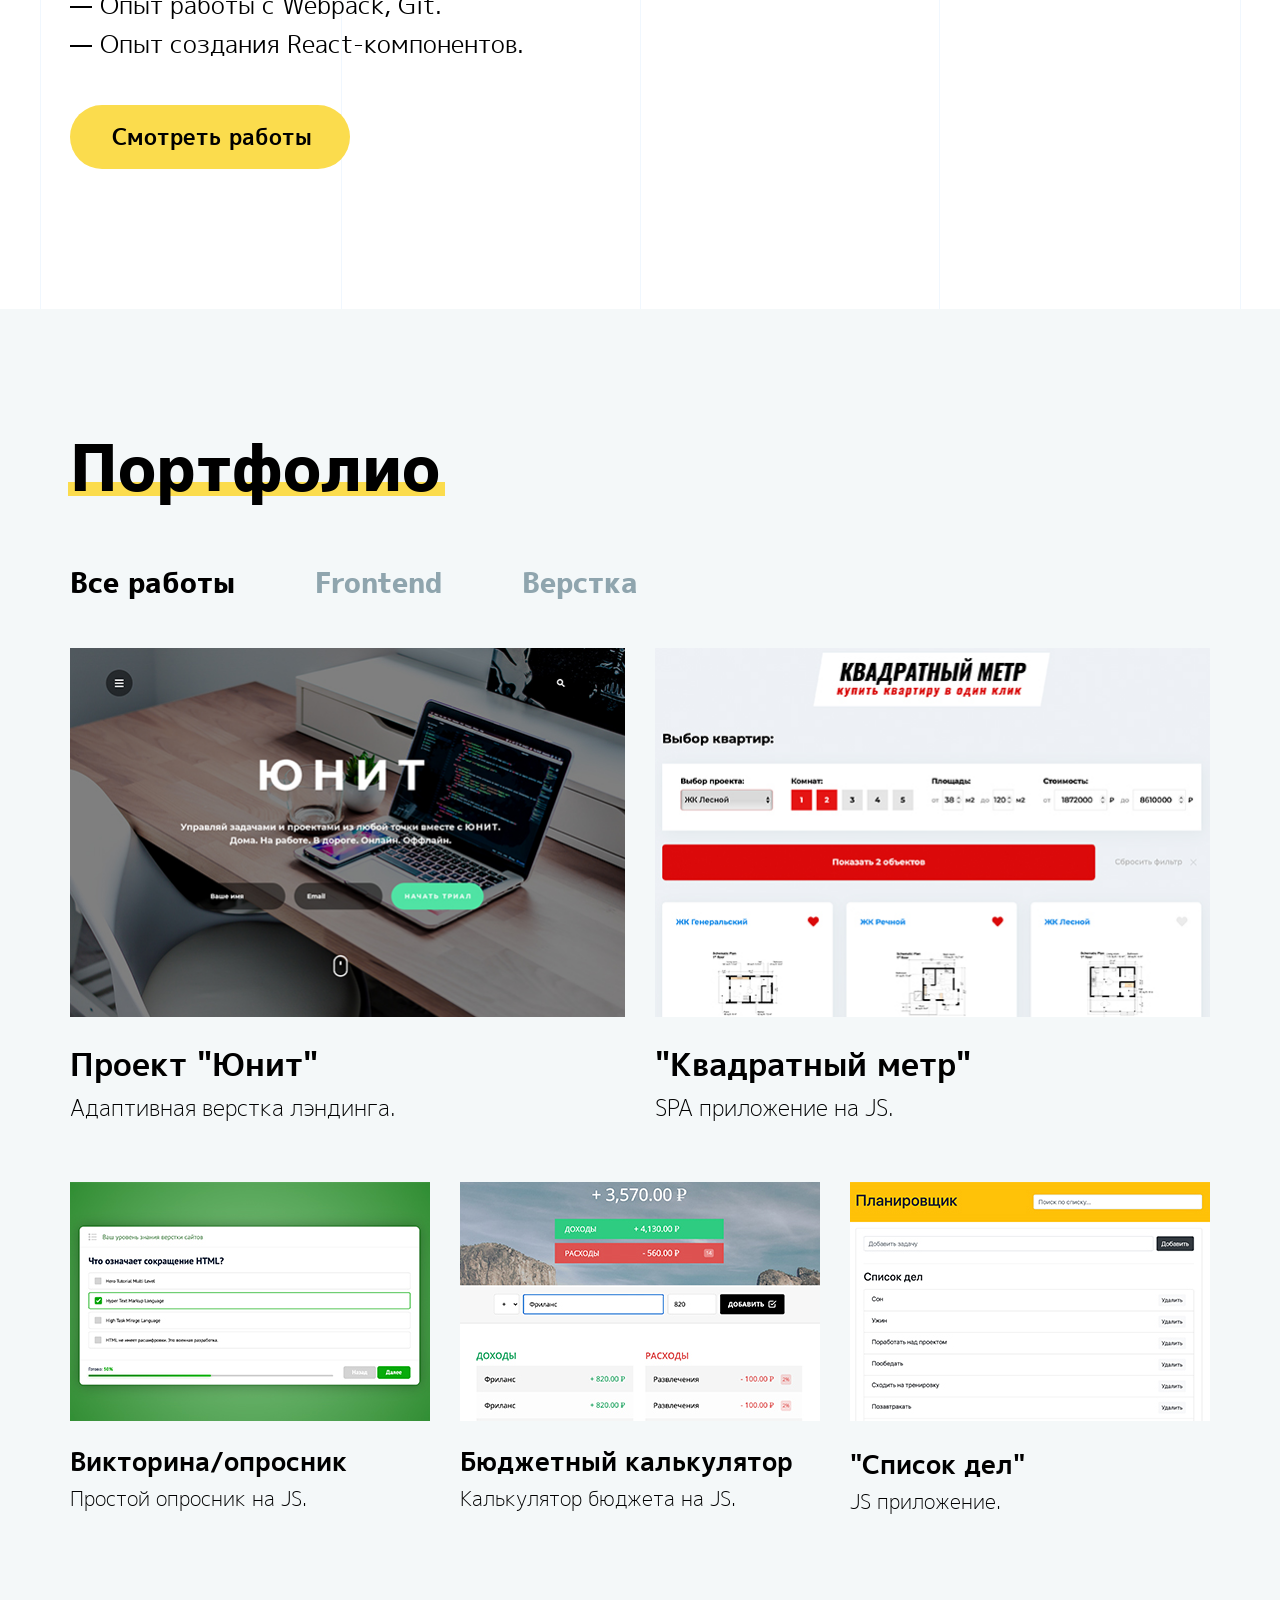
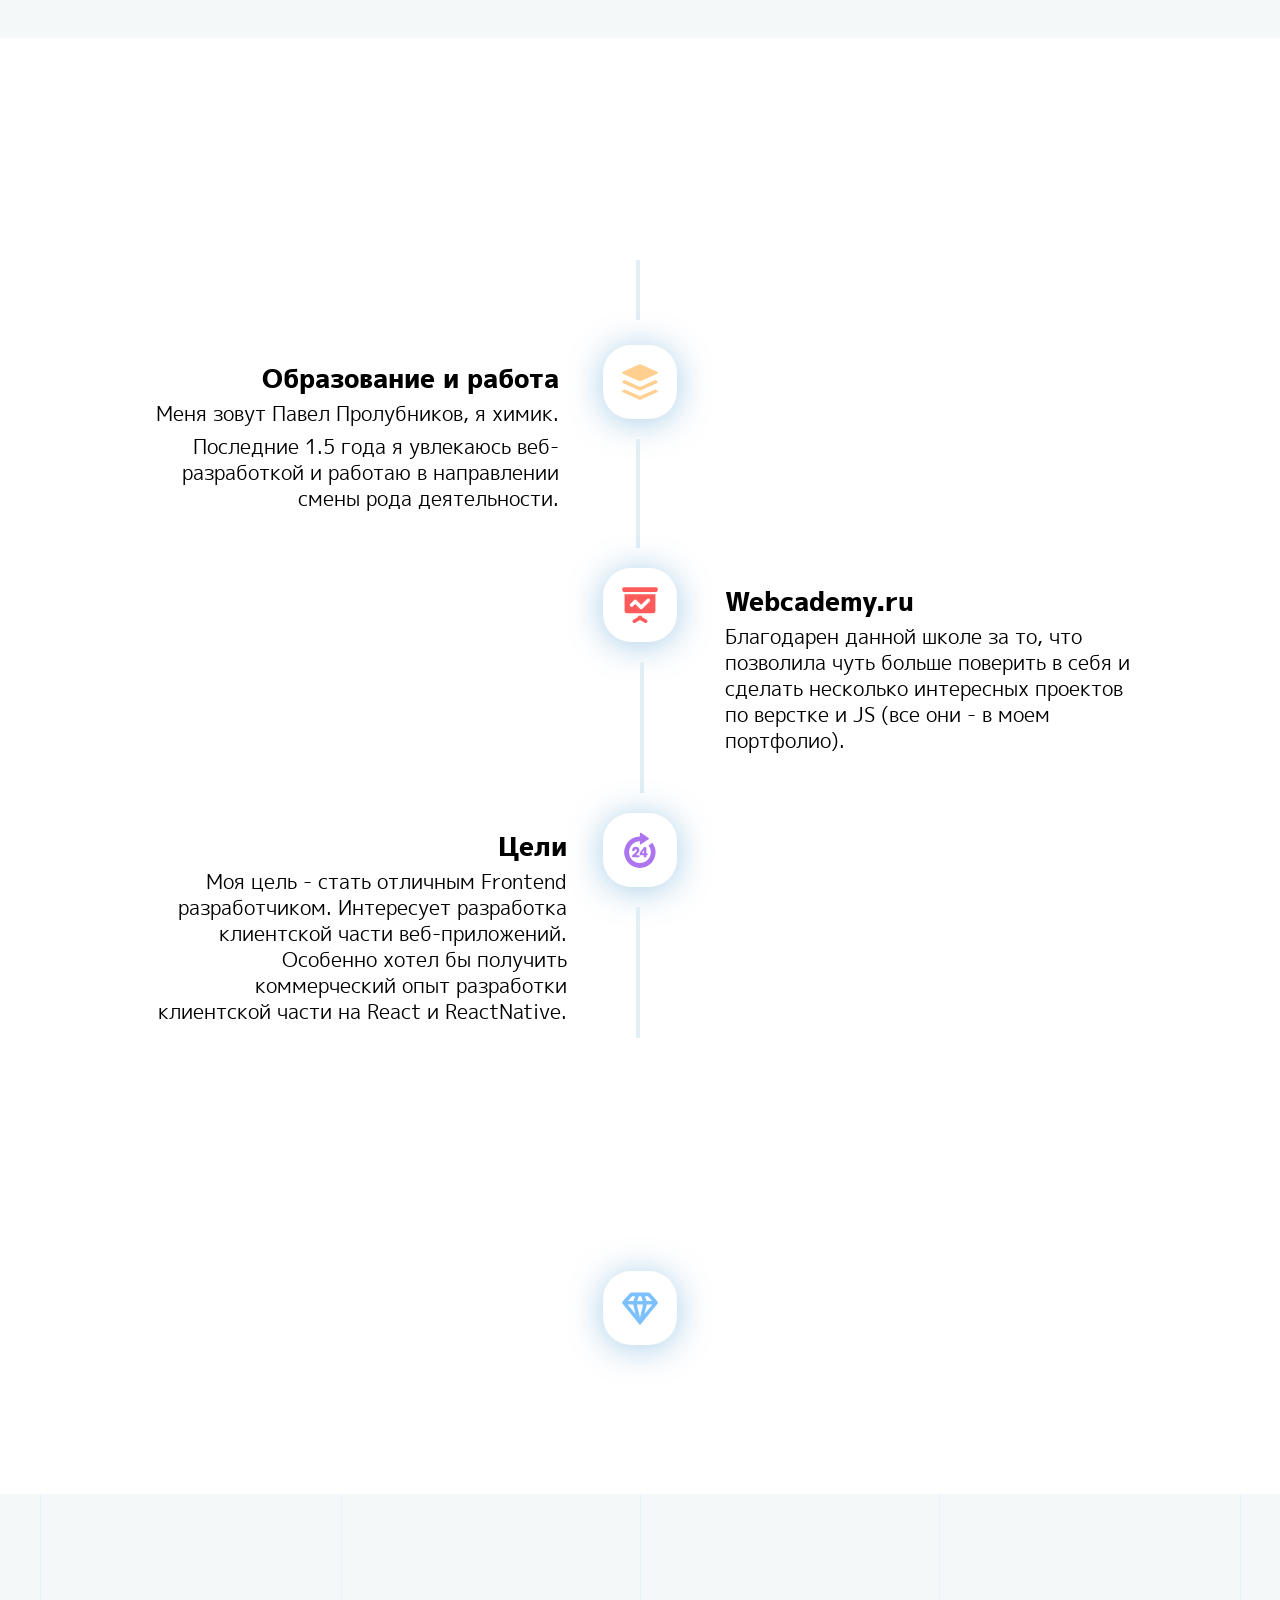
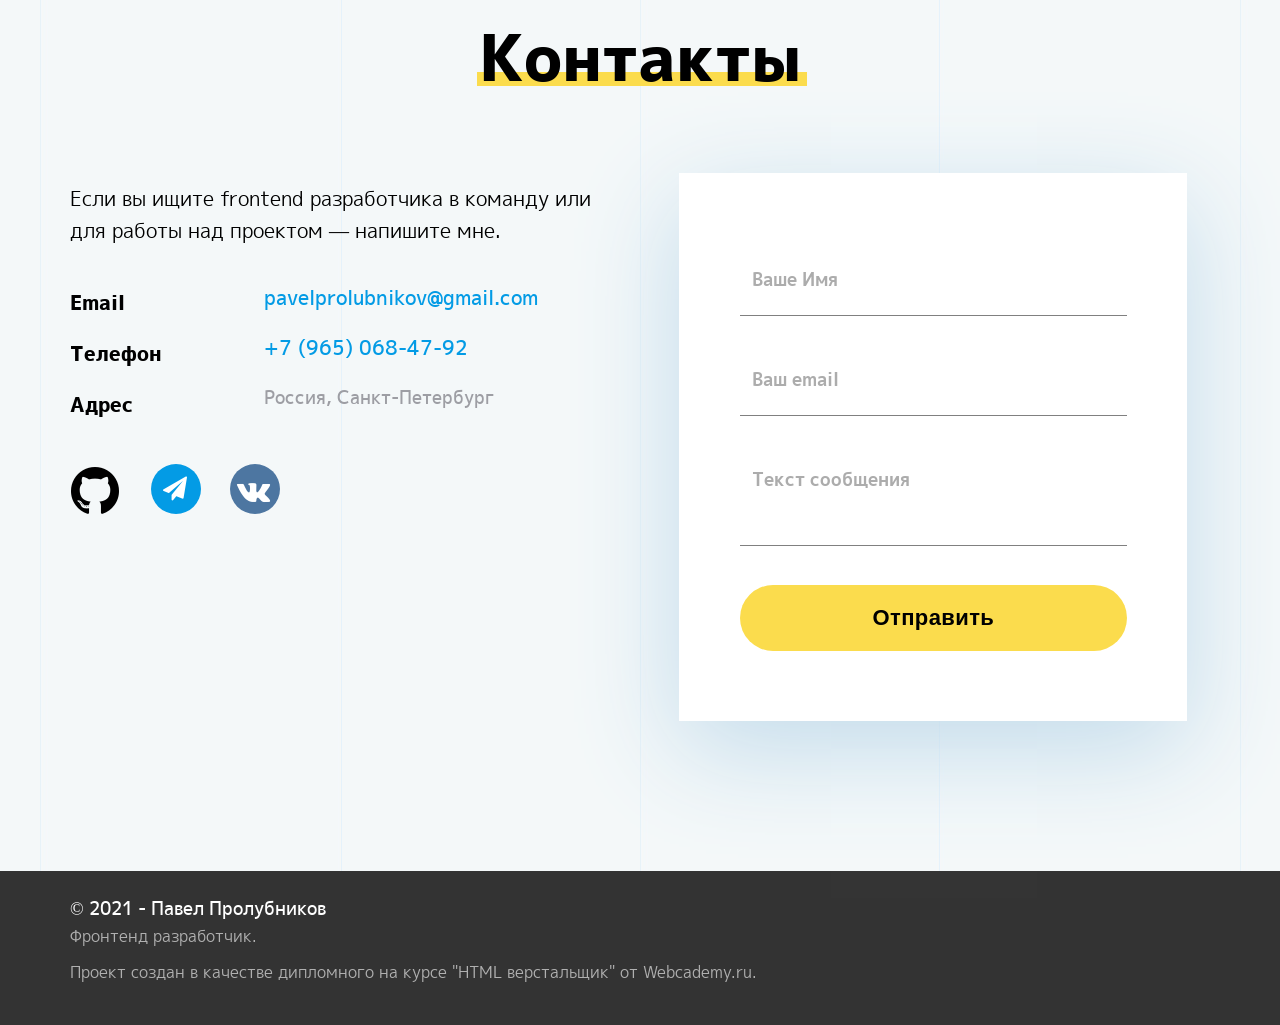
==== commit 8433f79e: "подредактировал html" ====
--- a/index.html
+++ b/index.html
@@ -103,12 +103,12 @@
         <!-- ----------HEADER-CONTENT__SKILLS---------- -->
         <div class="skills-content">
   
-          <div class="content-desc" data-aos="fade-right" data-aos-offset="300" data-aos-duration="800">
+          <div class="content-desc">
             <h2 class="skills__tittle">Профессиональные навыки:</h2>
             
             <ul class="skills__list">
               <li>JavaScript(ES6+).</li>
-              <li>HTML5, CSS3, LESS, Bootstrap.</li>
+              <li>HTML5, CSS3, SASS, LESS, Bootstrap.</li>
               <li>Адаптивная верстка, PixelPerfect.</li>
               <li>Опыт работы с Webpack, Git.</li>
               <li>Опыт создания React-компонентов.</li>
@@ -120,7 +120,7 @@
                     
           </div>
   
-          <div class="content-socials" data-aos-offset="300" data-aos="fade-left" data-aos-duration="800">
+          <div class="content-socials">
             <h2 class="skills__tittle">На связи:</h2>
   
             <div class="skills__icons">
@@ -147,7 +147,7 @@
     <section id="portfolio" class="section-portfolio">
 
       <!-- ----------CONTAINER---------- -->
-      <div class="container"  data-aos="fade-right" data-aos-duration="800" data-aos-offset="300">
+      <div class="container">
 
         <div class="section-wrapper_portfolio">
           <h2 class="section-title bottom-line">Портфолио</h2>
@@ -225,7 +225,7 @@
       <div class="container">
 
         <div class="section-wrapper">
-          <h2 class="section-title bottom-line" data-aos-offset="300" data-aos="fade-left" data-aos-duration="800">Немного о себе</h2>
+          <h2 class="section-title bottom-line" data-aos-offset="300" data-aos="fade-left" data-aos-duration="800">О себе</h2>
         </div>
 
         <div class="timeline">
@@ -288,7 +288,7 @@
     <section class="section-contacts" id="contacts">
       
       <!-- ----------CONTAINER---------- -->
-      <div class="container" data-aos="fade-right" data-aos-duration="800" data-aos-offset="300">
+      <div class="container">
 
         <div class="section-wrapper">
           <h2 class="section-title bottom-line">Контакты</h2>
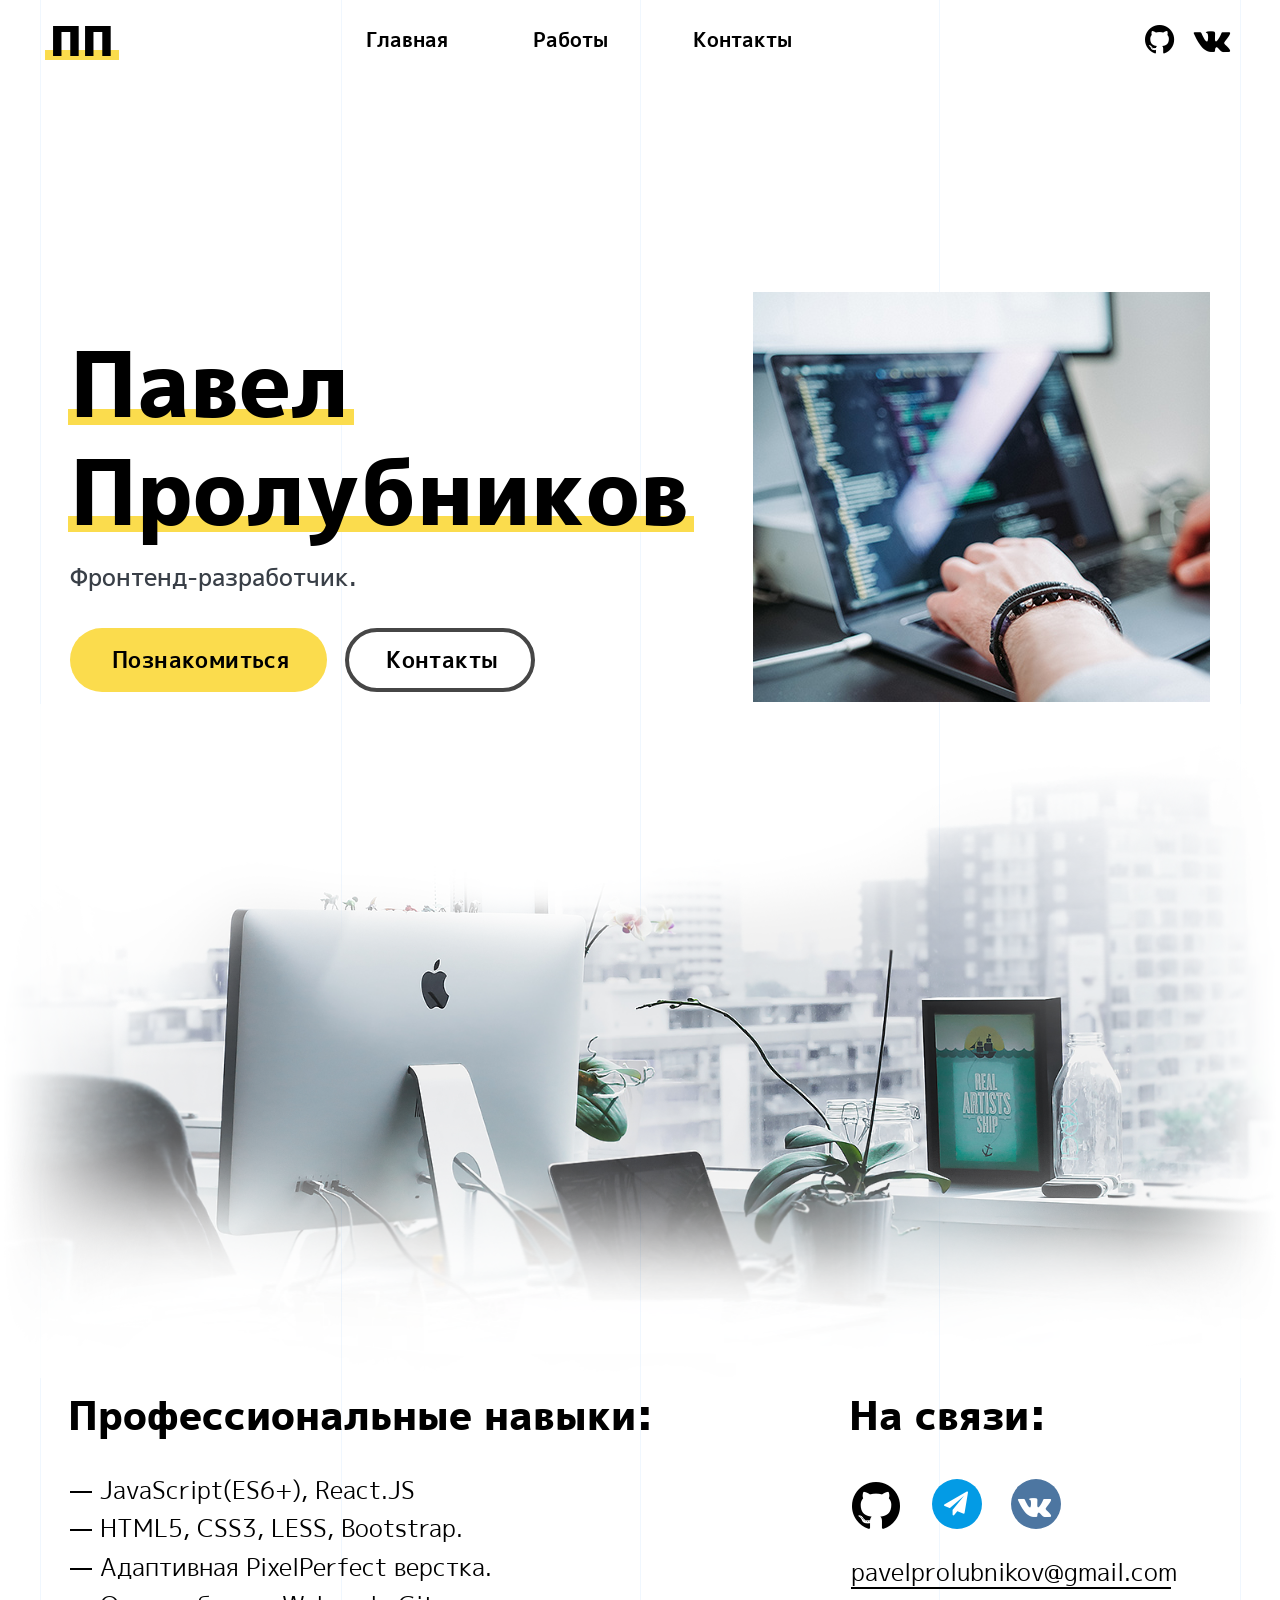
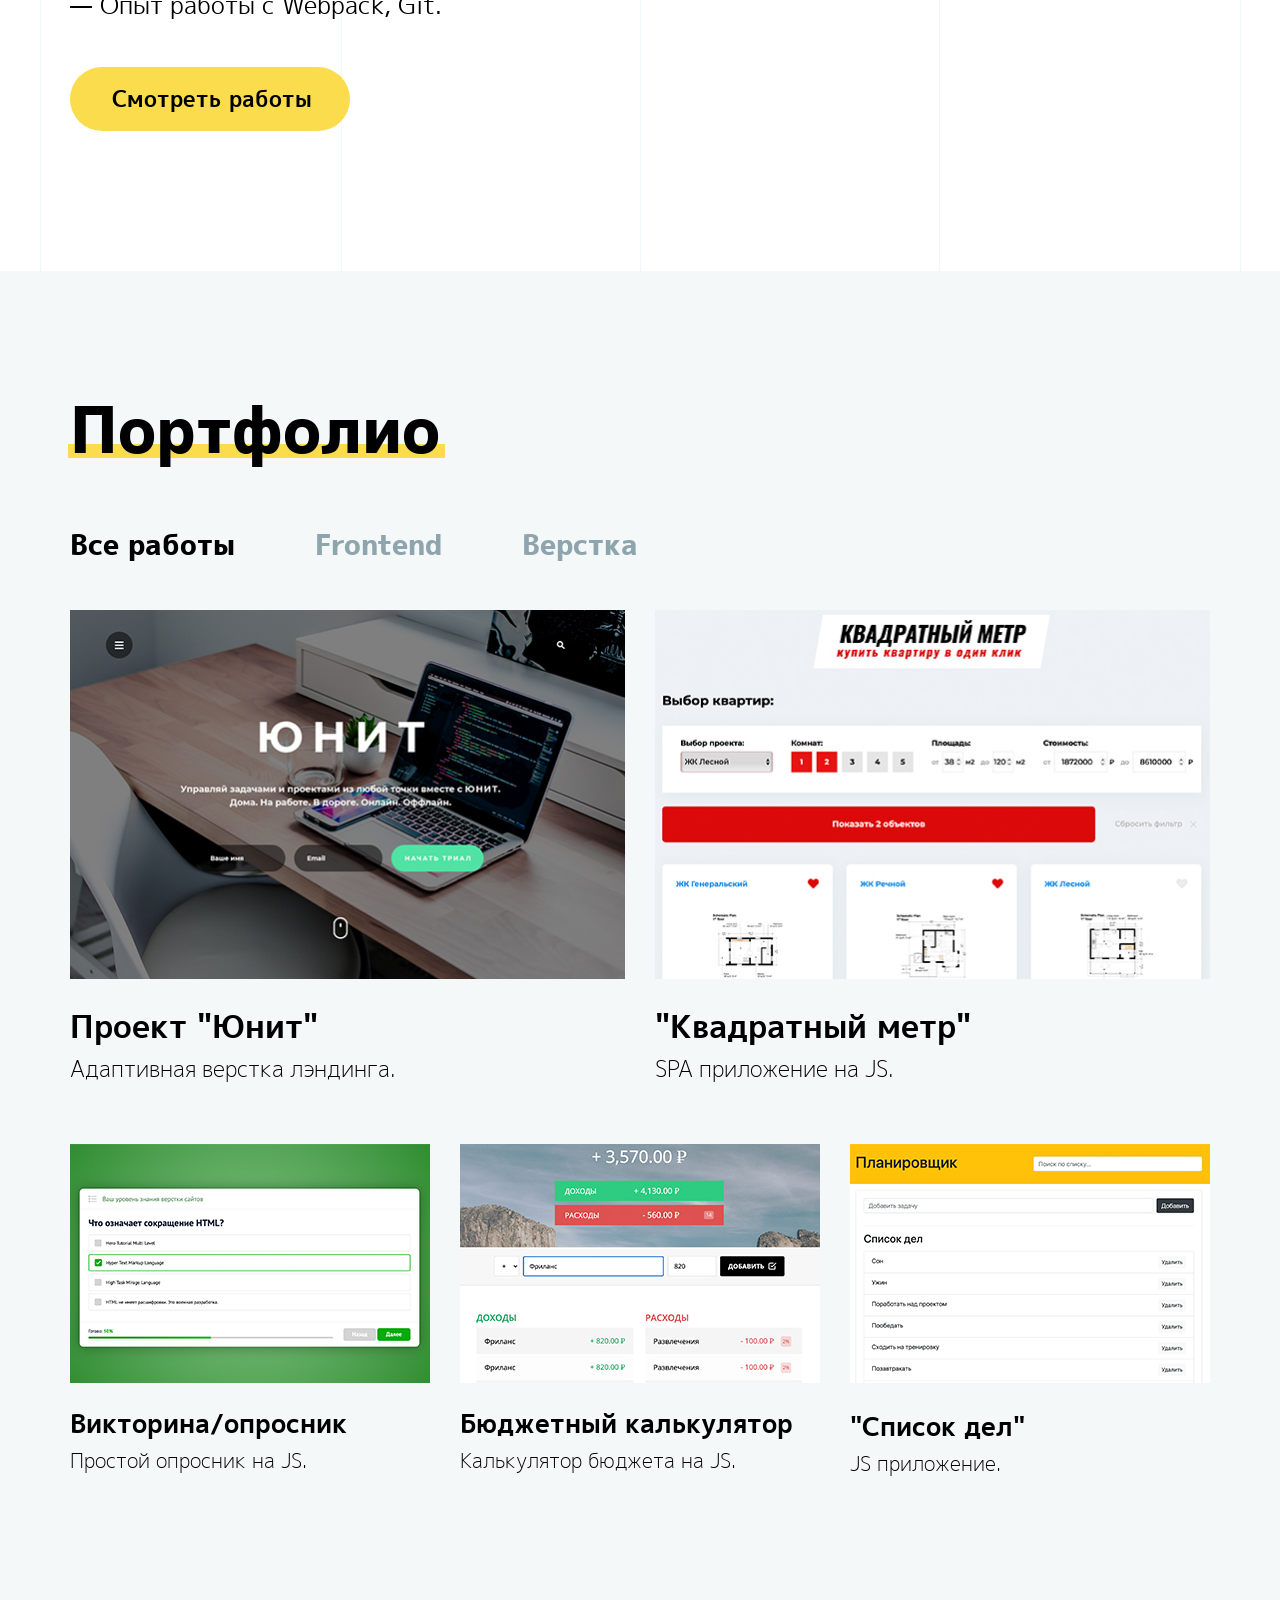
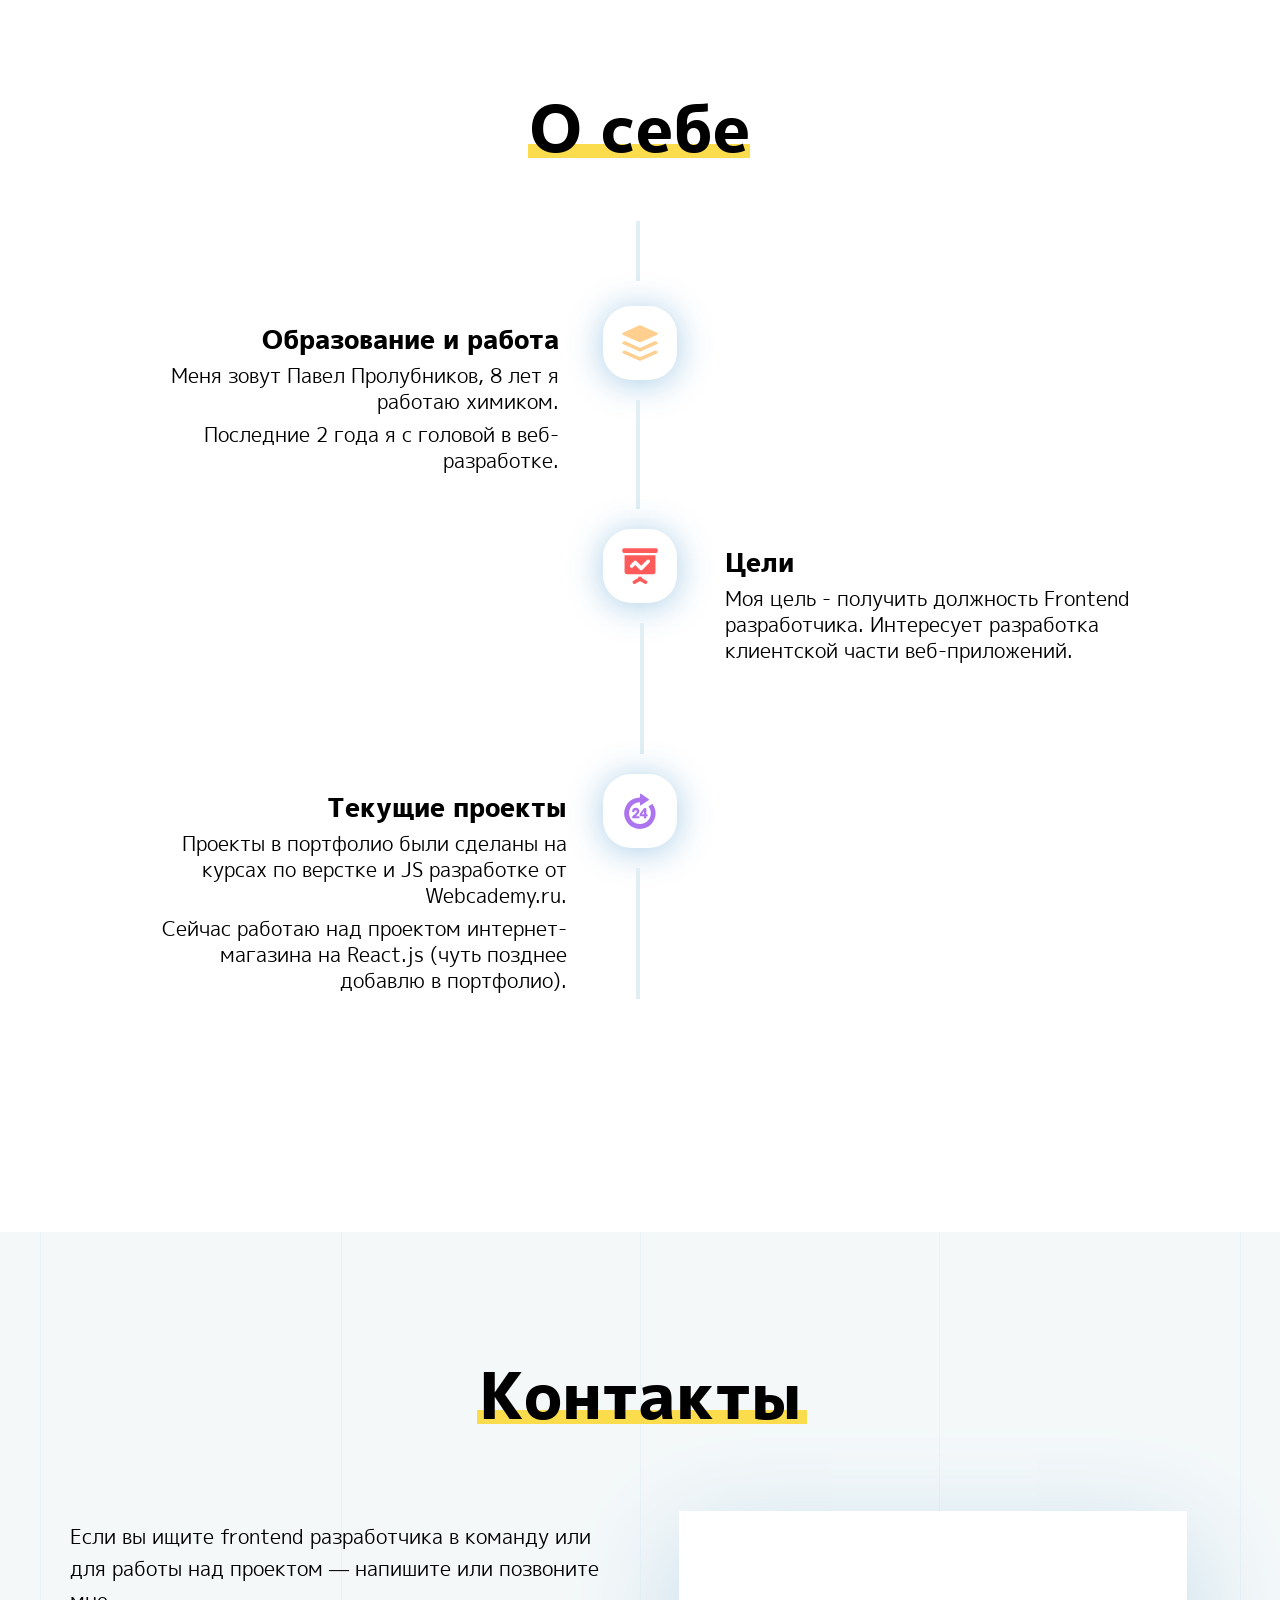
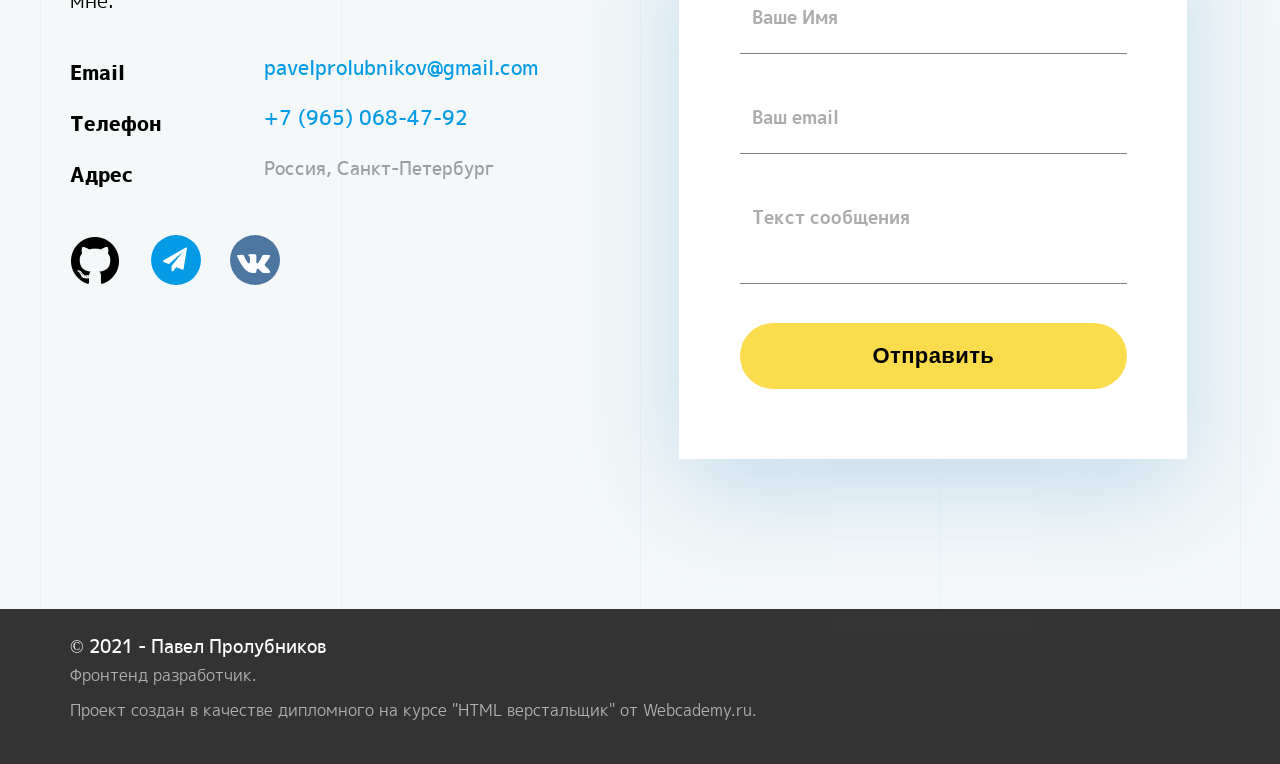
==== commit 6e003bc9: "правки" ====
--- a/index.html
+++ b/index.html
@@ -107,11 +107,10 @@
             <h2 class="skills__tittle">Профессиональные навыки:</h2>
             
             <ul class="skills__list">
-              <li>JavaScript(ES6+).</li>
-              <li>HTML5, CSS3, SASS, LESS, Bootstrap.</li>
-              <li>Адаптивная верстка, PixelPerfect.</li>
+              <li>JavaScript(ES6+), React.JS</li>
+              <li>HTML5, CSS3, LESS, Bootstrap.</li>
+              <li>Адаптивная PixelPerfect верстка.</li>
               <li>Опыт работы с Webpack, Git.</li>
-              <li>Опыт создания React-компонентов.</li>
             </ul>          
   
             <div class="content__btn">
@@ -235,8 +234,8 @@
                 </div>
                 <div class="timeline-text">
                     <h3 class="timeline-item__header">Образование и работа</h3>
-                    <p>Меня зовут Павел Пролубников, я химик.</p>
-                    <p>Последние 1.5 года я увлекаюсь веб-разработкой и работаю в направлении смены рода деятельности.</p>
+                    <p>Меня зовут Павел Пролубников, 8 лет я работаю химиком.</p>
+                    <p>Последние 2 года я с головой в веб-разработке.</p>
                     <!-- <span>Быть честным</span> -->
                 </div>
             </div>
@@ -245,8 +244,8 @@
                     <svg xmlns="http://www.w3.org/2000/svg" viewBox="0 0 32 32"><defs></defs><title>presentation-chart</title><g id="Layer_2" data-name="Layer 2"><path class="cls-1" d="M21.47,28.32l-4-2.21s0-.07,0-.11V25h-3v1s0,.07,0,.11l-4,2.21A1.5,1.5,0,0,0,12,30.94l4-2.23,4,2.23a1.5,1.5,0,0,0,1.46-2.62ZM3,21a2,2,0,0,0,2,2H27a2,2,0,0,0,2-2V7H3Zm4.94-6.06,3-3a1.5,1.5,0,0,1,2.12,0L17,15.88l4.94-4.94a1.5,1.5,0,0,1,2.12,2.12l-6,6a1.5,1.5,0,0,1-2.12,0L12,15.12l-1.94,1.94a1.5,1.5,0,1,1-2.12-2.12ZM30.72,1.74A1.36,1.36,0,0,0,29.51,1h-27a1.36,1.36,0,0,0-1.21.74,3,3,0,0,0,0,2.52A1.36,1.36,0,0,0,2.49,5h27a1.36,1.36,0,0,0,1.21-.74A3,3,0,0,0,30.72,1.74Z"/></g></svg>
                 </div>
                 <div class="timeline-text">
-                    <h3 class="timeline-item__header">Webcademy.ru</h3>
-                    <p>Благодарен данной школе за то, что позволила чуть больше поверить в себя и сделать несколько интересных проектов по верстке и JS (все они - в моем портфолио).</p>
+                    <h3 class="timeline-item__header">Цели</h3>
+                    <p>Моя цель - получить должность Frontend разработчика. Интересует разработка клиентской части веб-приложений.</p>
                     <!-- <span>Учиться</span> -->
                 </div>
             </div>
@@ -255,9 +254,10 @@
                     <svg xmlns="http://www.w3.org/2000/svg" viewBox="0 0 32 32"><defs></defs><title>24-hours</title><g id="Layer_2" data-name="Layer 2"><path class="cls-1" d="M26.36,9.79l-3.21,2.38A9.16,9.16,0,1,1,16,8.66h0v2.06c0,.55.37.75.83.45l6.38-4.25a.62.62,0,0,0,0-1.11L16.79,1.55c-.46-.31-.83-.1-.83.45V4.66h0A13.22,13.22,0,1,0,26.36,9.79ZM12,18.29c-.58.52-1.2,1-1.8,1.49-1.46,1.21-1.09,2.34.47,2.41h3.94c1.44-.07,1.42-1.86-.07-1.86l-2.16,0c.27-.21.56-.42.83-.64,1.23-1,2.32-2.13,2.32-3.59a2.8,2.8,0,0,0-3.05-2.75c-3.1,0-3.91,3.67-2.08,3.67,1.39,0,.69-1.74,2-1.74a.85.85,0,0,1,.88.9A3,3,0,0,1,12,18.29ZM19.55,22a1.06,1.06,0,0,0,1.61-.14,1.36,1.36,0,0,0,.21-.83v-.55a1.77,1.77,0,0,0,.76-.1.78.78,0,0,0,.48-.74.81.81,0,0,0-.51-.77,1.93,1.93,0,0,0-.72-.09V14.7a1.19,1.19,0,0,0-1.27-1.3A1.24,1.24,0,0,0,19,14l-2.83,3.91c-.72,1-.75,2.58.6,2.58h2.47V21A1.22,1.22,0,0,0,19.55,22Zm-1.91-3.21L19.43,16c0,.45-.06.89-.09,1.34s0,.94-.05,1.42Z"/></g></svg>
                 </div>
                 <div class="timeline-text">
-                    <h3 class="timeline-item__header">Цели</h3>
-                    <p>Моя цель - стать отличным Frontend разработчиком. Интересует разработка клиентской части веб-приложений. Особенно хотел бы получить коммерческий опыт разработки клиентской части на React и ReactNative.
+                    <h3 class="timeline-item__header">Текущие проекты</h3>
+                    <p>Проекты в портфолио были сделаны на курсах по верстке и JS разработке от Webcademy.ru.
                     </p>
+                    <p>Сейчас работаю над проектом интернет-магазина на React.js (чуть позднее добавлю в портфолио).</p>
                     <!-- <span>Быть добрее</span> -->
                 </div>
             </div>
@@ -266,18 +266,18 @@
                     <svg id="Layer_2" data-name="Layer 2" xmlns="http://www.w3.org/2000/svg" viewBox="0 0 32 32"><defs></defs><title>code-alt</title><path class="cls-1" d="M9.63,13.76A2.4,2.4,0,1,0,7.17,9.64a18.24,18.24,0,0,0-5.62,5.62,2.4,2.4,0,0,0,0,2.47,18.24,18.24,0,0,0,5.62,5.62,2.4,2.4,0,1,0,2.47-4.12,14.12,14.12,0,0,1-3.08-2.73A12.4,12.4,0,0,1,9.63,13.76Zm20.82,1.51a18.24,18.24,0,0,0-5.62-5.62,2.4,2.4,0,1,0-2.47,4.12,14.12,14.12,0,0,1,3.08,2.73,12.4,12.4,0,0,1-3.08,2.76,2.4,2.4,0,1,0,2.47,4.12,18.24,18.24,0,0,0,5.62-5.62A2.4,2.4,0,0,0,30.46,15.26ZM16.55,5l-5,21a2,2,0,0,0,3.89.93l5-21A2,2,0,0,0,16.55,5Z"/></svg>
                 </div>
                 <div class="timeline-text">
-                    <h3 class="timeline-item__header">Roadmap</h3>
-                    <p>Небольшой Roadmap наперёд: ReactNative (+Vue, Angular), Node.Js (может, Ruby), базы данных и веб-хранилища (SQL, MongoDB).
+                    <h3 class="timeline-item__header">Планы</h3>
+                    <p>Хотел бы изучить в ближайшем будущем: ReactNative, Vue, Angular, Node.Js, базы данных и веб-хранилища (SQL, MongoDB).
                     </p>
                     <!-- <span>Помнить о людях</span> -->
                 </div>
             </div>
-            <div class="timeline-item" data-aos-offset="300" data-aos="fade-right" data-aos-duration="1000">
+            <!-- <div class="timeline-item" data-aos-offset="300" data-aos="fade-right" data-aos-duration="1000">
                 <div class="timeline-icon diamond-icon">
                     <svg xmlns="http://www.w3.org/2000/svg" viewBox="0 0 32 32"><defs></defs><title>diamond</title><g id="Layer_2" data-name="Layer 2"><path class="cls-1" d="M30.84,10.75l-6.11-7A2.52,2.52,0,0,0,23.07,3h-14a2.55,2.55,0,0,0-1.67.75l-6.24,7a1.22,1.22,0,0,0,0,1.52L15.37,29.73a.78.78,0,0,0,1.26,0L30.87,12.27A1.23,1.23,0,0,0,30.84,10.75ZM10.31,13l1.89,8.09L5.59,13Zm6.63-7,1.43,4H13.63l1.43-4Zm1.67,7L16,24.18,13.39,13Zm3.08,0H26.4l-6.6,8.09Zm4.51-3H21.56L20.13,6h2.58ZM9.41,6h2.46l-1.43,4H5.85Z"/></g></svg>
                 </div>
                 
-            </div>
+            </div> -->
         </div>
 
       </div>
@@ -298,7 +298,7 @@
 
           <div class="content__desc">
 
-            <p>Если вы ищите frontend разработчика в команду или для работы над проектом — напишите мне.</p>
+            <p>Если вы ищите frontend разработчика в команду или для работы над проектом — напишите или позвоните мне.</p>
             <div class="desc-contacts">
               <div class="contacts-name">
                 <p>Email</p>
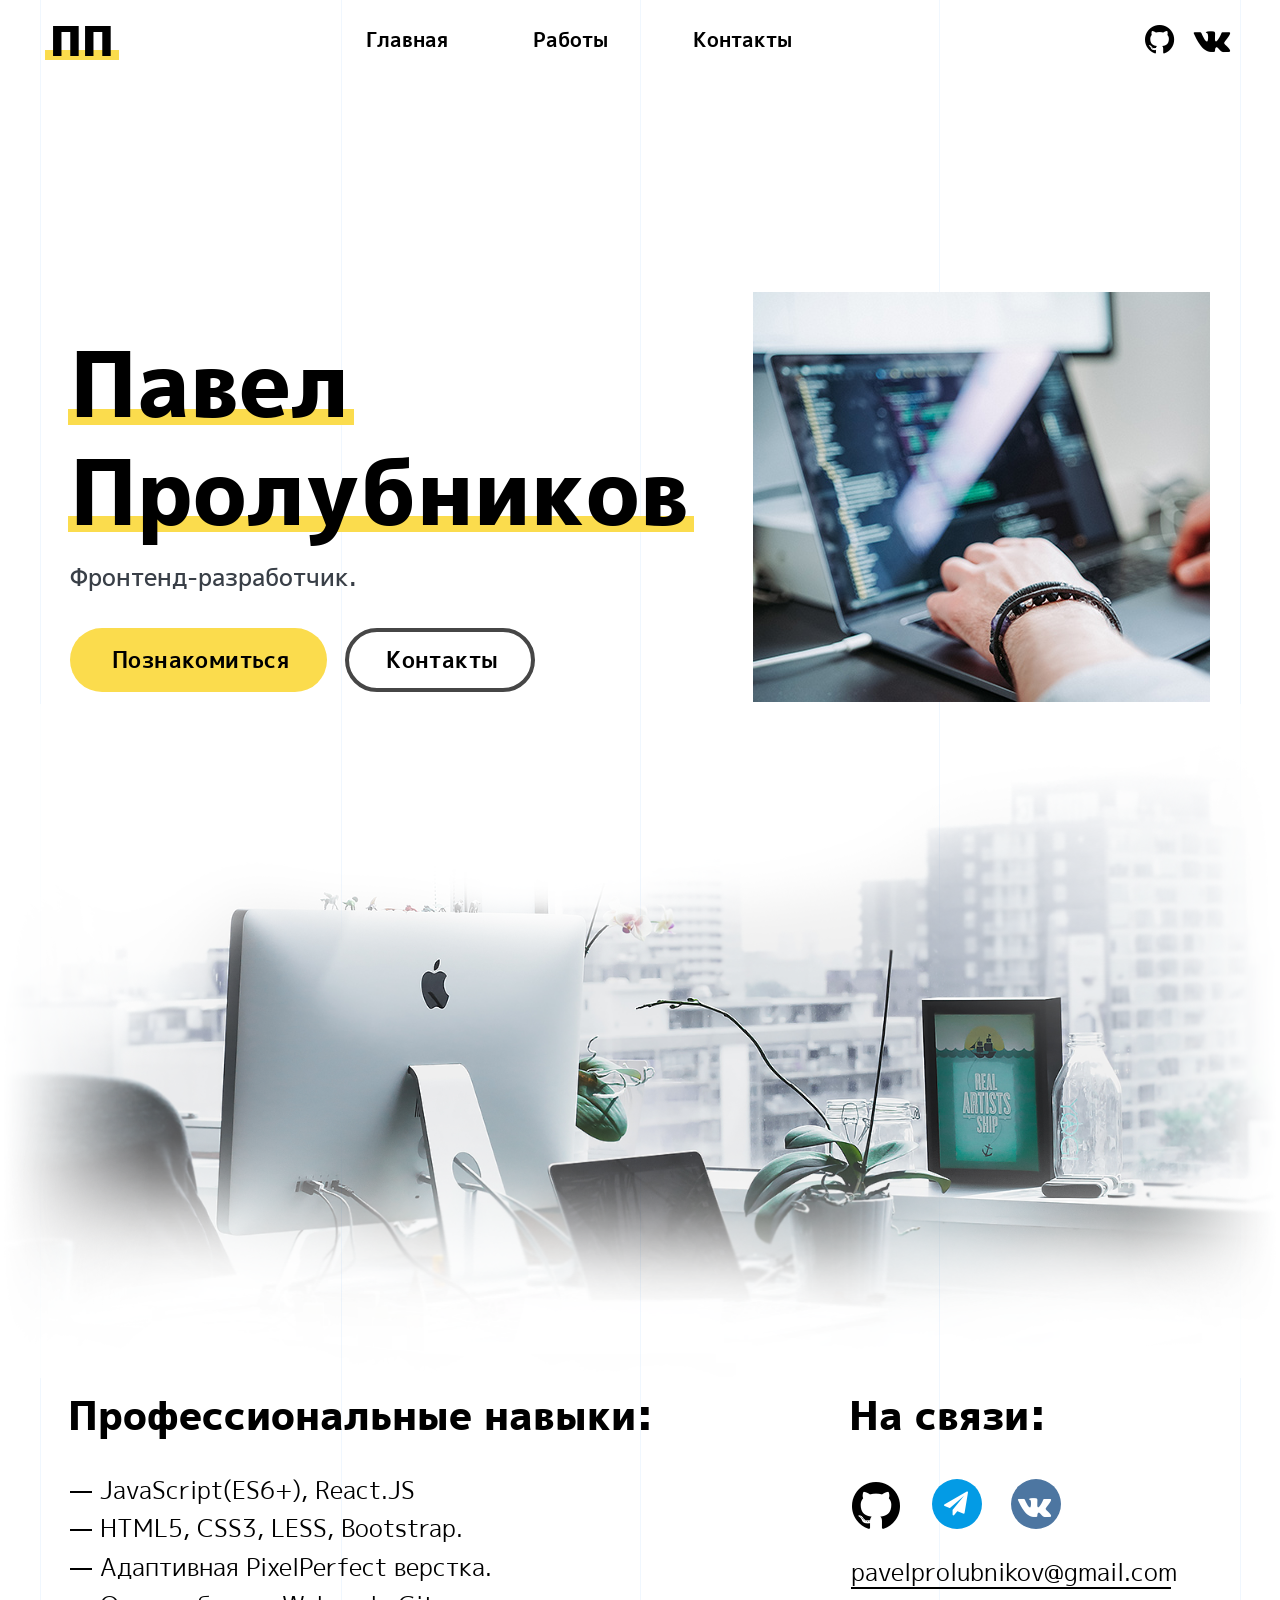
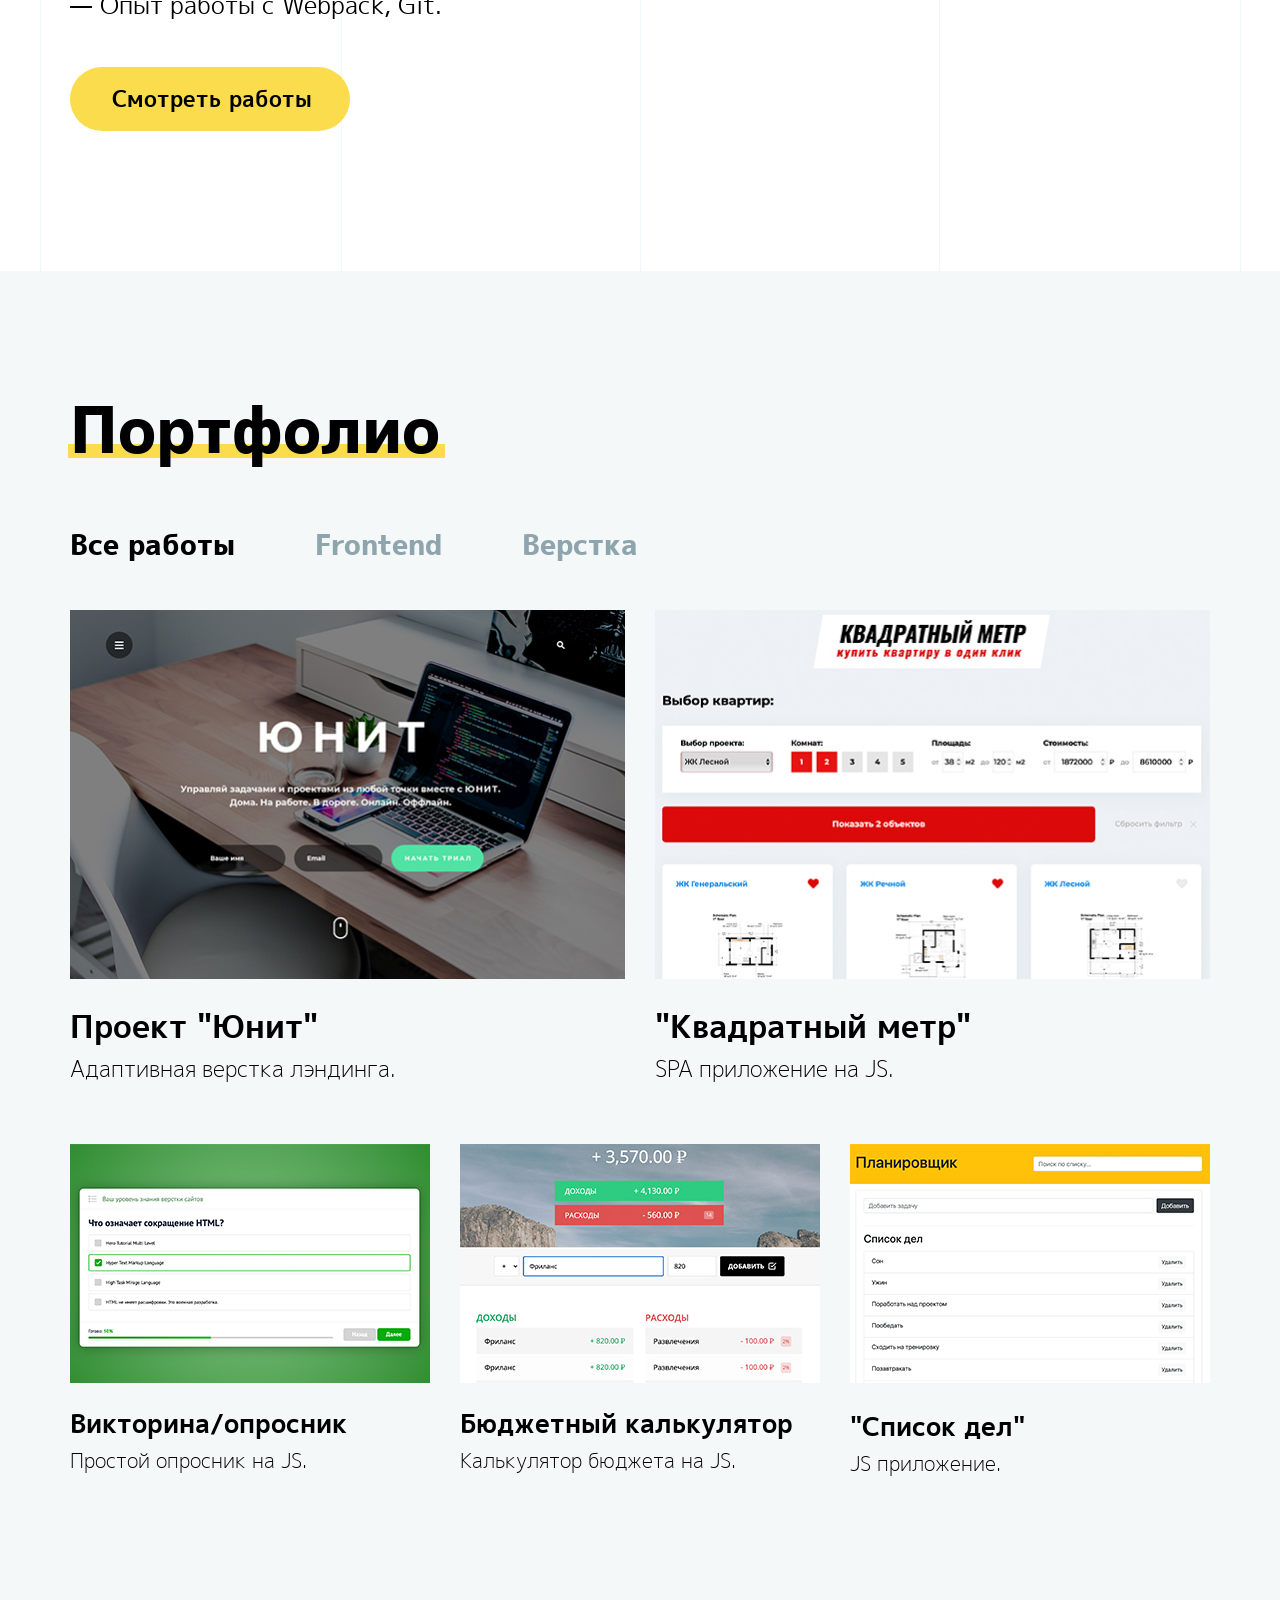
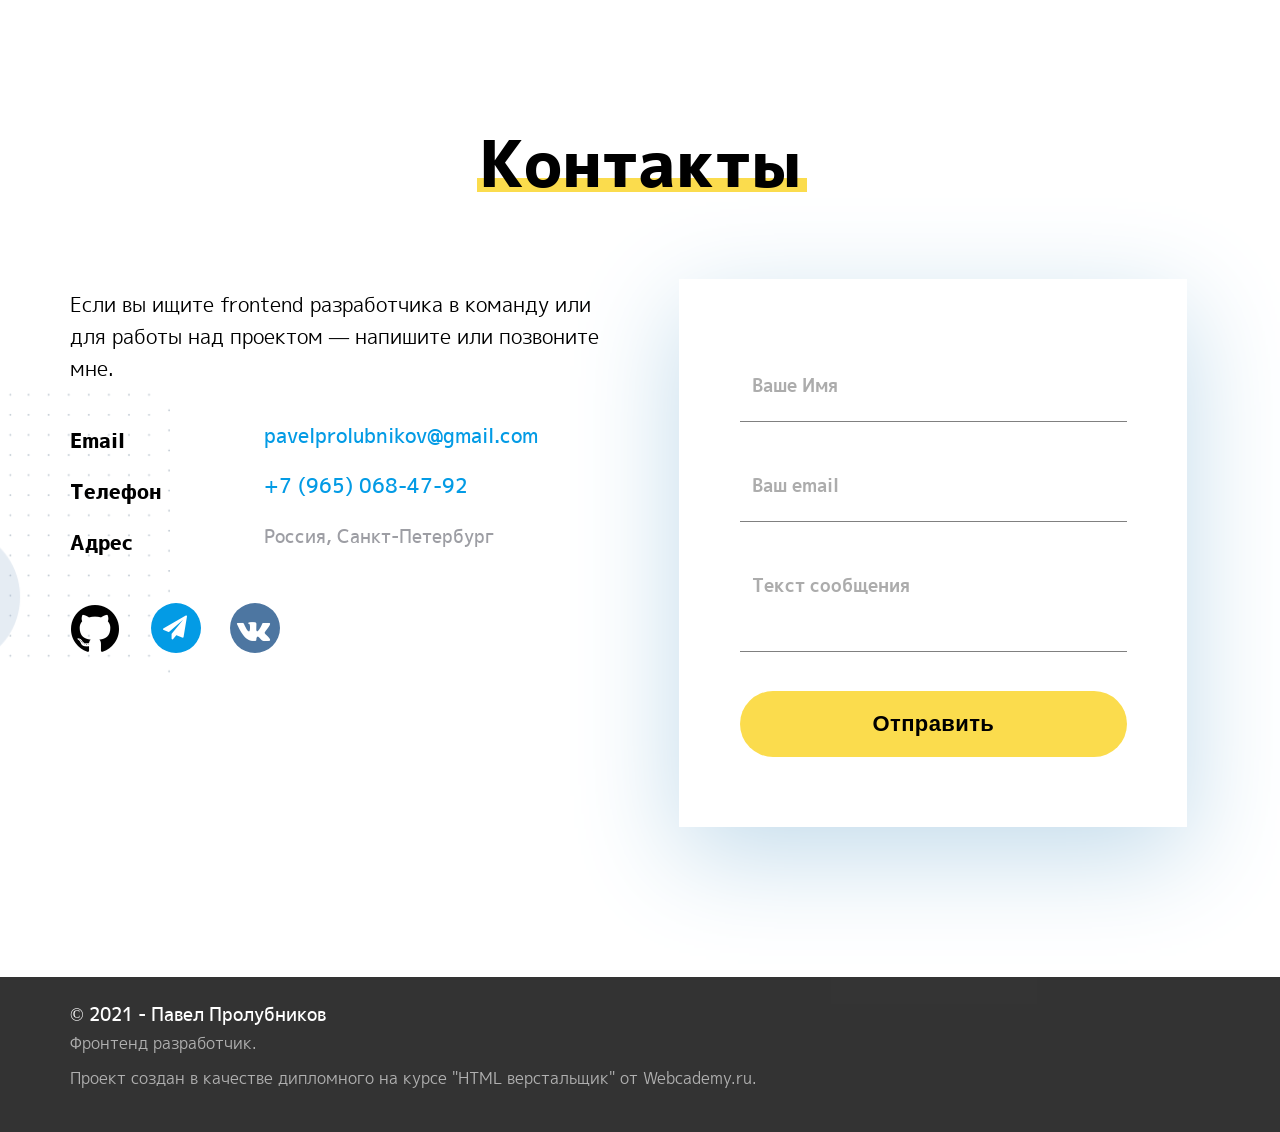
==== commit 9f4322ce: "удалил секцию о себе" ====
--- a/index.html
+++ b/index.html
@@ -219,8 +219,9 @@
     </section>
     <!-- ---------- / SECTION-PORTFOLIO---------- -->
 
-    <!-- ----- /SECTION-WORK ---------- --> 
-    <section class="section-work">
+    
+    <!-- ----- SECTION-WORK ---------- --> 
+    <section class="none section-work">
       <div class="container">
 
         <div class="section-wrapper">
@@ -282,7 +283,7 @@
 
       </div>
     </section>
-  <!-- ----- /SECTION-WORK ---------- -->
+    <!-- ----- /SECTION-WORK ---------- -->
 
     <!-- ----------SECTION-CONTACTS---------- -->
     <section class="section-contacts" id="contacts">
--- a/css/main.css
+++ b/css/main.css
@@ -7,8 +7,7 @@
   --fontreg: 'M PLUS 1p';
 }
 * {
-  -webkit-box-sizing: border-box;
-          box-sizing: border-box;
+  box-sizing: border-box;
 }
 html {
   scroll-behavior: smooth;
@@ -100,7 +99,6 @@
   right: 0;
   background-color: rgba(0, 0, 0, 0.5);
   z-index: 1;
-  -webkit-transition: .5s;
   transition: .5s;
   opacity: 0.5;
 }
@@ -125,8 +123,6 @@
 .bottom-line {
   position: relative;
   z-index: 2;
-  width: -webkit-fit-content;
-  width: -moz-fit-content;
   width: fit-content;
 }
 .bottom-line:before {
@@ -174,7 +170,6 @@
 }
 .btn-color:hover {
   background-color: #ffd200;
-  -webkit-transition: 0.5s;
   transition: 0.5s;
 }
 .btn-color:hover:active {
@@ -184,7 +179,6 @@
   border: 4px solid #797979;
   color: #797979;
   background-color: transparent;
-  -webkit-transition: 0.5s;
   transition: 0.5s;
 }
 .btn-empty:hover:active {
@@ -195,8 +189,6 @@
 .animate-border {
   position: relative;
   z-index: 2;
-  width: -webkit-fit-content;
-  width: -moz-fit-content;
   width: fit-content;
 }
 .animate-border:before,
@@ -207,7 +199,6 @@
   height: 4px;
   background-color: var(--line);
   width: 0%;
-  -webkit-transition: 0.5s;
   transition: 0.5s;
   z-index: -1;
 }
@@ -262,8 +253,6 @@
   }
 }
 .toggle-menu {
-  display: -webkit-box;
-  display: -ms-flexbox;
   display: flex;
   margin-right: 10px;
   margin-top: 4px;
@@ -278,7 +267,6 @@
   width: 100%;
   height: 5px;
   background-color: var(--line);
-  -webkit-transition: .3s;
   transition: .3s;
 }
 .toggle-menu span:after,
@@ -288,7 +276,6 @@
   width: 100%;
   height: 5px;
   background-color: var(--line);
-  -webkit-transition: .3s;
   transition: .3s;
 }
 .toggle-menu span:after {
@@ -314,13 +301,11 @@
 .toggle-menu.active span:before {
   top: 0px;
   left: 0px;
-  -webkit-transform: rotate(45deg);
-          transform: rotate(45deg);
+  transform: rotate(45deg);
   background-color: var(--red);
 }
 .toggle-menu.active span:before {
-  -webkit-transform: rotate(-45deg);
-          transform: rotate(-45deg);
+  transform: rotate(-45deg);
 }
 @media (min-width: 768px) {
   .toggle-menu.active span:after,
@@ -381,22 +366,15 @@
 }
 .fix-menu.active {
   background-color: #fff;
-  -webkit-box-shadow: 0 -5px 15px rgba(0, 0, 0, 0.45);
-          box-shadow: 0 -5px 15px rgba(0, 0, 0, 0.45);
+  box-shadow: 0 -5px 15px rgba(0, 0, 0, 0.45);
 }
 .header-top {
   max-width: 1400px;
   margin: 0 auto;
   padding: 7px 15px 7px;
-  display: -webkit-box;
-  display: -ms-flexbox;
   display: flex;
-  -webkit-box-align: center;
-      -ms-flex-align: center;
-          align-items: center;
-  -webkit-box-pack: justify;
-      -ms-flex-pack: justify;
-          justify-content: space-between;
+  align-items: center;
+  justify-content: space-between;
 }
 @media (min-width: 768px) {
   .header-top {
@@ -441,9 +419,7 @@
   max-width: 360px;
   background-color: #fff;
   z-index: 5;
-  -webkit-transform: translateX(105%);
-          transform: translateX(105%);
-  -webkit-transition: .5s;
+  transform: translateX(105%);
   transition: .5s;
 }
 @media (min-width: 768px) {
@@ -461,8 +437,7 @@
     width: auto;
     max-width: unset;
     background-color: transparent;
-    -webkit-transform: translateX(0%);
-            transform: translateX(0%);
+    transform: translateX(0%);
   }
 }
 .header-menu .header-logo:after {
@@ -475,8 +450,7 @@
 }
 .header-menu.active {
   padding: 25px 24px;
-  -webkit-transform: translateX(0%);
-          transform: translateX(0%);
+  transform: translateX(0%);
 }
 @media (min-width: 768px) {
   .header-menu.active {
@@ -562,12 +536,8 @@
 }
 @media (min-width: 1200px) {
   .header-socials {
-    display: -webkit-box;
-    display: -ms-flexbox;
     display: flex;
-    -webkit-box-align: center;
-        -ms-flex-align: center;
-            align-items: center;
+    align-items: center;
     text-align: center;
   }
 }
@@ -588,38 +558,24 @@
 }
 .fa-github:hover {
   color: #6cc644;
-  -webkit-transition: 0.5s;
   transition: 0.5s;
 }
 .fa-vk:hover {
   color: #45668e;
-  -webkit-transition: 0.5s;
   transition: 0.5s;
 }
 .header-content {
   position: relative;
-  display: -webkit-box;
-  display: -ms-flexbox;
   display: flex;
-  -webkit-box-orient: vertical;
-  -webkit-box-direction: normal;
-      -ms-flex-direction: column;
-          flex-direction: column;
-  -webkit-box-align: center;
-      -ms-flex-align: center;
-          align-items: center;
+  flex-direction: column;
+  align-items: center;
   margin-bottom: 0;
   margin-top: 35px;
 }
 @media (min-width: 768px) {
   .header-content {
-    -webkit-box-orient: horizontal;
-    -webkit-box-direction: reverse;
-        -ms-flex-direction: row-reverse;
-            flex-direction: row-reverse;
-    -webkit-box-pack: justify;
-        -ms-flex-pack: justify;
-            justify-content: space-between;
+    flex-direction: row-reverse;
+    justify-content: space-between;
     margin-top: 92px;
   }
 }
@@ -650,19 +606,12 @@
 .header-img img {
   width: 100%;
   height: 100%;
-  -o-object-fit: cover;
-     object-fit: cover;
-  -o-object-position: center;
-     object-position: center;
+  object-fit: cover;
+  object-position: center;
 }
 .content-desc {
-  display: -webkit-box;
-  display: -ms-flexbox;
   display: flex;
-  -webkit-box-orient: vertical;
-  -webkit-box-direction: normal;
-      -ms-flex-direction: column;
-          flex-direction: column;
+  flex-direction: column;
   margin-bottom: 30px;
 }
 @media (min-width: 768px) {
@@ -733,27 +682,23 @@
   margin-left: 0;
   margin-right: 0;
   margin-bottom: 54px;
-  -webkit-transform: scale(1.8);
-          transform: scale(1.8);
+  transform: scale(1.8);
 }
 @media (min-width: 425px) {
   .header__bg-img {
-    -webkit-transform: scale(1.5);
-            transform: scale(1.5);
+    transform: scale(1.5);
   }
 }
 @media (min-width: 576px) {
   .header__bg-img {
-    -webkit-transform: scale(1.2);
-            transform: scale(1.2);
+    transform: scale(1.2);
   }
 }
 @media (min-width: 768px) {
   .header__bg-img {
     margin-top: -100px;
     margin-bottom: 14px;
-    -webkit-transform: scale(1);
-            transform: scale(1);
+    transform: scale(1);
   }
 }
 @media (min-width: 1200px) {
@@ -767,35 +712,19 @@
 @media (min-width: 1200px) {
   .content__btn {
     width: 464px;
-    display: -webkit-box;
-    display: -ms-flexbox;
     display: flex;
-    -webkit-box-align: center;
-        -ms-flex-align: center;
-            align-items: center;
-    -webkit-box-pack: justify;
-        -ms-flex-pack: justify;
-            justify-content: space-between;
+    align-items: center;
+    justify-content: space-between;
   }
 }
 .skills-content {
-  display: -webkit-box;
-  display: -ms-flexbox;
   display: flex;
-  -webkit-box-orient: vertical;
-  -webkit-box-direction: normal;
-      -ms-flex-direction: column;
-          flex-direction: column;
+  flex-direction: column;
 }
 @media (min-width: 768px) {
   .skills-content {
-    -webkit-box-pack: justify;
-        -ms-flex-pack: justify;
-            justify-content: space-between;
-    -webkit-box-orient: horizontal;
-    -webkit-box-direction: normal;
-        -ms-flex-direction: row;
-            flex-direction: row;
+    justify-content: space-between;
+    flex-direction: row;
   }
 }
 @media (min-width: 1200px) {
@@ -864,13 +793,8 @@
 @media (min-width: 1200px) {
   .content-socials {
     margin-right: 39px;
-    display: -webkit-box;
-    display: -ms-flexbox;
     display: flex;
-    -webkit-box-orient: vertical;
-    -webkit-box-direction: normal;
-        -ms-flex-direction: column;
-            flex-direction: column;
+    flex-direction: column;
   }
 }
 .content-socials a {
@@ -920,13 +844,11 @@
 .skills__mail:hover {
   color: #039be5;
   border-color: #039be5;
-  -webkit-transition: 0.5s;
   transition: 0.5s;
 }
 .skills__mail a:hover {
   color: #039be5;
   border-color: #039be5;
-  -webkit-transition: 0.5s;
   transition: 0.5s;
 }
 .skills__mail:active,
@@ -935,12 +857,8 @@
   border-color: #ea655f;
 }
 .skills__icons {
-  display: -webkit-box;
-  display: -ms-flexbox;
   display: flex;
-  -webkit-box-align: center;
-      -ms-flex-align: center;
-          align-items: center;
+  align-items: center;
   margin-bottom: 23px;
   text-align: center;
 }
@@ -992,7 +910,6 @@
   color: #039be5;
   background-color: #fff;
   border: 2px solid #039be5;
-  -webkit-transition: 0.5s;
   transition: 0.5s;
 }
 .skills__icons .fa-vk {
@@ -1015,7 +932,6 @@
   color: #3b5998;
   background-color: #fff;
   border: 2px solid #3b5998;
-  -webkit-transition: 0.5s;
   transition: 0.5s;
 }
 @media (min-width: 1200px) {
@@ -1067,23 +983,15 @@
 @media (min-width: 768px) {
   .portfolio-nav {
     margin-bottom: 45px;
-    display: -webkit-box;
-    display: -ms-flexbox;
     display: flex;
-    -webkit-box-pack: start;
-        -ms-flex-pack: start;
-            justify-content: flex-start;
+    justify-content: flex-start;
   }
 }
 @media (min-width: 1200px) {
   .portfolio-nav {
     margin-bottom: 44px;
-    display: -webkit-box;
-    display: -ms-flexbox;
     display: flex;
-    -webkit-box-pack: start;
-        -ms-flex-pack: start;
-            justify-content: flex-start;
+    justify-content: flex-start;
   }
 }
 .portfolio-nav a {
@@ -1124,14 +1032,9 @@
   color: #000;
 }
 .portfolio-cards {
-  display: -webkit-box;
-  display: -ms-flexbox;
   display: flex;
-  -webkit-box-pack: justify;
-      -ms-flex-pack: justify;
-          justify-content: space-between;
-  -ms-flex-wrap: wrap;
-      flex-wrap: wrap;
+  justify-content: space-between;
+  flex-wrap: wrap;
 }
 #card1,
 #card2,
@@ -1176,9 +1079,7 @@
   right: 0;
   background-color: var(--line);
   opacity: 0.85;
-  -webkit-transform: translateX(-100%);
-          transform: translateX(-100%);
-  -webkit-transition: 0.5s;
+  transform: translateX(-100%);
   transition: 0.5s;
   z-index: 1;
 }
@@ -1186,9 +1087,7 @@
   position: absolute;
   left: 50%;
   top: 50%;
-  -webkit-transform: translate(-400%, -50%);
-          transform: translate(-400%, -50%);
-  -webkit-transition: 0.5s;
+  transform: translate(-400%, -50%);
   transition: 0.5s;
   z-index: 5;
   display: inline-block;
@@ -1211,17 +1110,14 @@
   color: #fff;
 }
 .portfolio-card__poster:hover::before {
-  -webkit-transform: translateX(0%);
-          transform: translateX(0%);
+  transform: translateX(0%);
 }
 .portfolio-card__poster:hover button {
-  -webkit-transform: translate(-50%, -50%);
-          transform: translate(-50%, -50%);
+  transform: translate(-50%, -50%);
 }
 .portfolio-card__poster img {
   max-width: 290px;
   height: 200px;
-  -webkit-transition: 0.5s;
   transition: 0.5s;
 }
 @media (min-width: 768px) {
@@ -1237,8 +1133,7 @@
   }
 }
 .portfolio-card__poster:hover img {
-  -webkit-transform: scale(1.2) rotate(3deg);
-          transform: scale(1.2) rotate(3deg);
+  transform: scale(1.2) rotate(3deg);
 }
 .portfolio-card__title {
   display: block;
@@ -1266,10 +1161,7 @@
   color: #ed574f;
   border-bottom: 2px solid #ed574f;
   cursor: pointer;
-  width: -webkit-fit-content;
-  width: -moz-fit-content;
   width: fit-content;
-  -webkit-transition: 0.5s;
   transition: 0.5s;
 }
 .portfolio-card__desc {
@@ -1442,8 +1334,7 @@
   height: 74px;
   border-radius: 28px;
   background-color: #ffffff;
-  -webkit-box-shadow: 0px 3px 35px 0px rgba(0, 112, 187, 0.35);
-          box-shadow: 0px 3px 35px 0px rgba(0, 112, 187, 0.35);
+  box-shadow: 0px 3px 35px 0px rgba(0, 112, 187, 0.35);
 }
 .layers-icon {
   fill: #ffcf8f;
@@ -1549,8 +1440,6 @@
 .section-work .bottom-line {
   position: relative;
   z-index: 2;
-  width: -webkit-fit-content;
-  width: -moz-fit-content;
   width: fit-content;
 }
 .section-work .bottom-line:before {
@@ -1564,7 +1453,6 @@
 }
 .section-contacts {
   padding: 70px 0 60px;
-  background-image: url("../img/headerBg__grey.jpg");
   background-size: auto;
   background-position: center;
   background-repeat: repeat;
@@ -1577,7 +1465,6 @@
 @media (min-width: 1200px) {
   .section-contacts {
     padding: 125px 0 150px;
-    background-image: url("../img/headerBg__grey.jpg");
     background-size: auto;
     background-position: center;
     background-repeat: repeat;
@@ -1585,12 +1472,8 @@
 }
 @media (min-width: 768px) {
   .section-content {
-    display: -webkit-box;
-    display: -ms-flexbox;
     display: flex;
-    -webkit-box-pack: justify;
-        -ms-flex-pack: justify;
-            justify-content: space-between;
+    justify-content: space-between;
     margin-right: 0px;
   }
 }
@@ -1601,13 +1484,8 @@
 }
 .content__desc {
   position: relative;
-  display: -webkit-box;
-  display: -ms-flexbox;
   display: flex;
-  -webkit-box-orient: vertical;
-  -webkit-box-direction: normal;
-      -ms-flex-direction: column;
-          flex-direction: column;
+  flex-direction: column;
   margin-top: 45px;
   margin-bottom: 20px;
   width: 277px;
@@ -1653,12 +1531,8 @@
 }
 .desc-contacts {
   position: relative;
-  display: -webkit-box;
-  display: -ms-flexbox;
   display: flex;
-  -webkit-box-pack: justify;
-      -ms-flex-pack: justify;
-          justify-content: space-between;
+  justify-content: space-between;
   margin-top: 24px;
   margin-bottom: 20px;
 }
@@ -1670,12 +1544,8 @@
 @media (min-width: 1200px) {
   .desc-contacts {
     position: relative;
-    display: -webkit-box;
-    display: -ms-flexbox;
     display: flex;
-    -webkit-box-pack: justify;
-        -ms-flex-pack: justify;
-            justify-content: space-between;
+    justify-content: space-between;
     margin-top: 44px;
     margin-bottom: 20px;
     width: 464px;
@@ -1746,19 +1616,15 @@
 }
 .form-wrapper {
   width: 100%;
-  height: -webkit-fit-content;
-  height: -moz-fit-content;
   height: fit-content;
   padding: 40px 20px;
-  -webkit-box-shadow: 0px 28px 40px 0px #c2dbeb;
-          box-shadow: 0px 28px 40px 0px #c2dbeb;
+  box-shadow: 0px 28px 40px 0px #c2dbeb;
   background-color: #ffffff;
 }
 @media (min-width: 768px) {
   .form-wrapper {
     width: 48%;
-    -webkit-box-shadow: 0px 28px 80px 0px #c2dbeb;
-            box-shadow: 0px 28px 80px 0px #c2dbeb;
+    box-shadow: 0px 28px 80px 0px #c2dbeb;
     padding-left: 25px;
     padding-right: 25px;
     padding-top: 55px;
@@ -1767,8 +1633,7 @@
 }
 @media (min-width: 1200px) {
   .form-wrapper {
-    -webkit-box-shadow: 0px 28px 100px 0px #c2dbeb;
-            box-shadow: 0px 28px 100px 0px #c2dbeb;
+    box-shadow: 0px 28px 100px 0px #c2dbeb;
     width: 45.5%;
     padding-left: 61px;
     padding-right: 60px;
@@ -1776,13 +1641,8 @@
   }
 }
 .contacts__form {
-  display: -webkit-box;
-  display: -ms-flexbox;
   display: flex;
-  -webkit-box-orient: vertical;
-  -webkit-box-direction: normal;
-      -ms-flex-direction: column;
-          flex-direction: column;
+  flex-direction: column;
 }
 .form-item {
   position: relative;
@@ -1810,7 +1670,6 @@
   pointer-events: none;
   left: 12px;
   font-size: 18px;
-  -webkit-transition: .5s;
   transition: .5s;
   padding-top: 20px;
   color: #acacac;
@@ -1868,4 +1727,3 @@
 .footer-title + p {
   margin-bottom: 10px;
 }
-/*# sourceMappingURL=main.css.map */
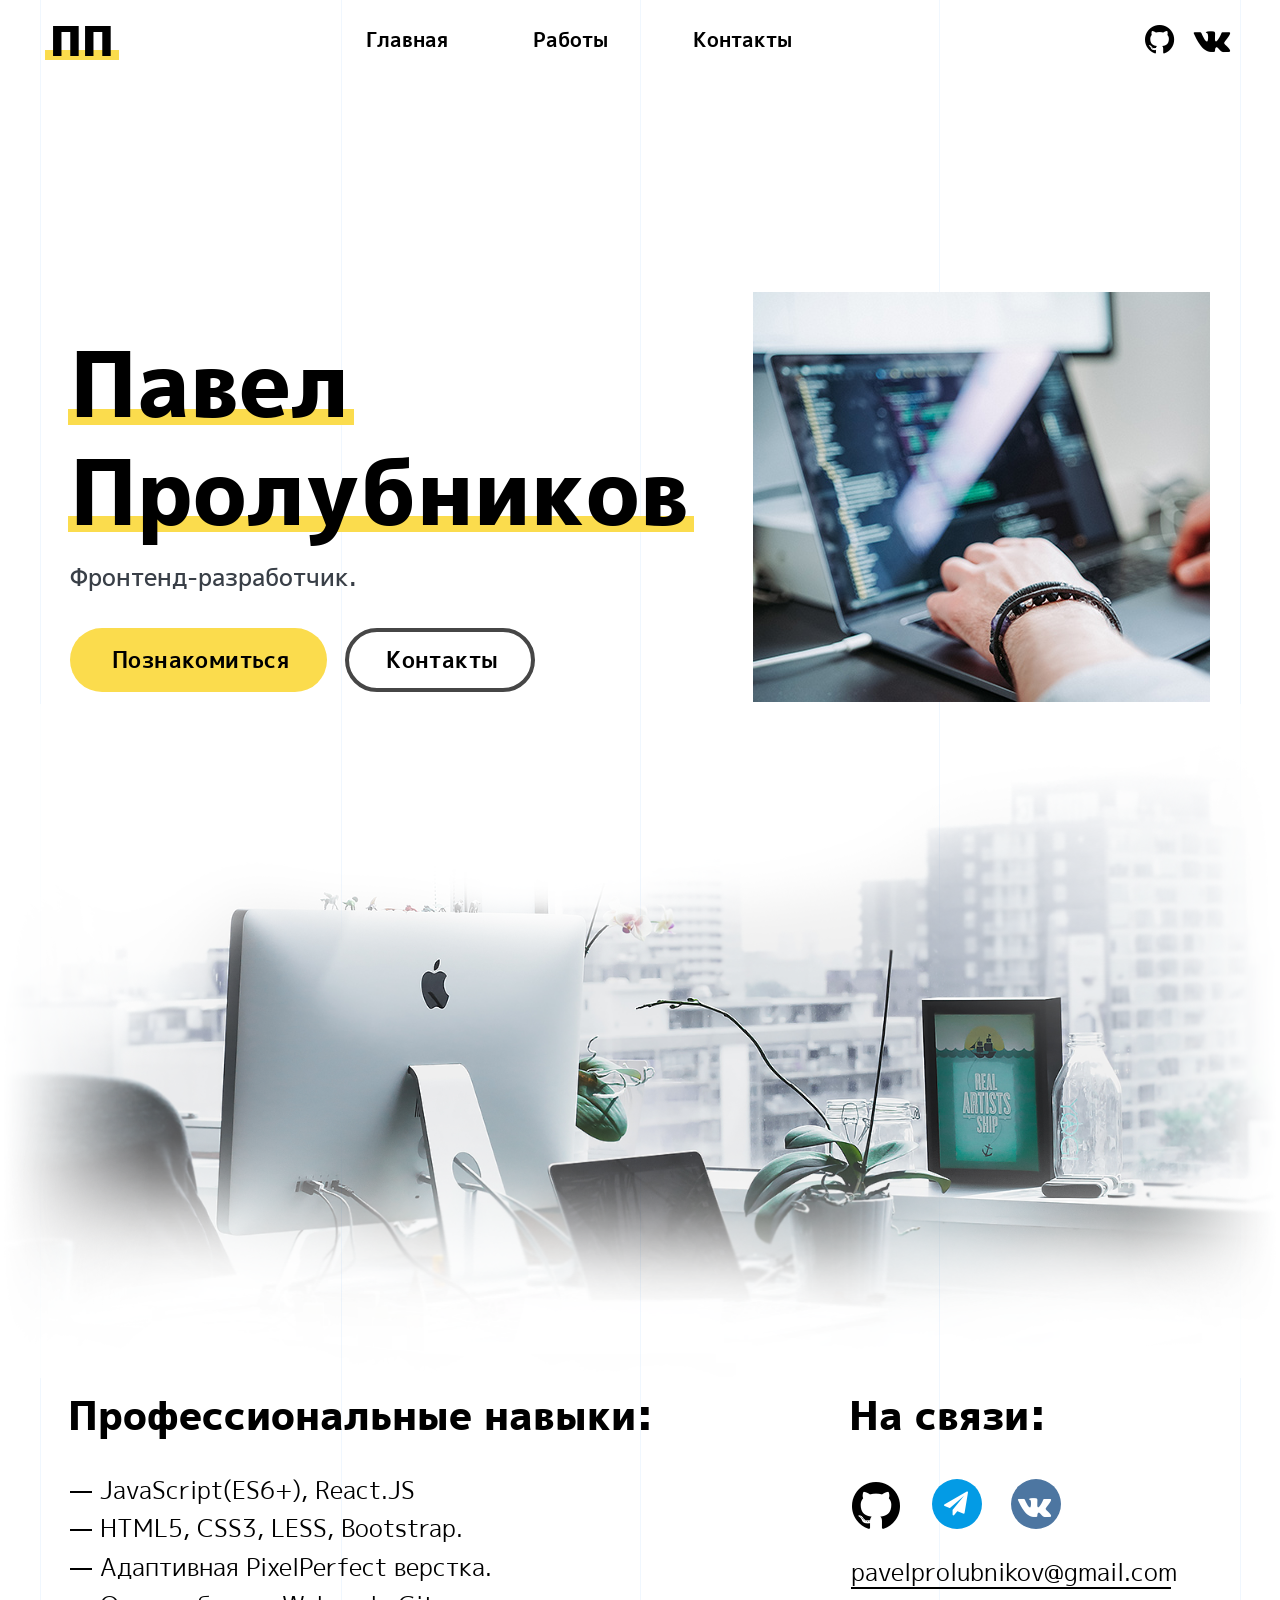
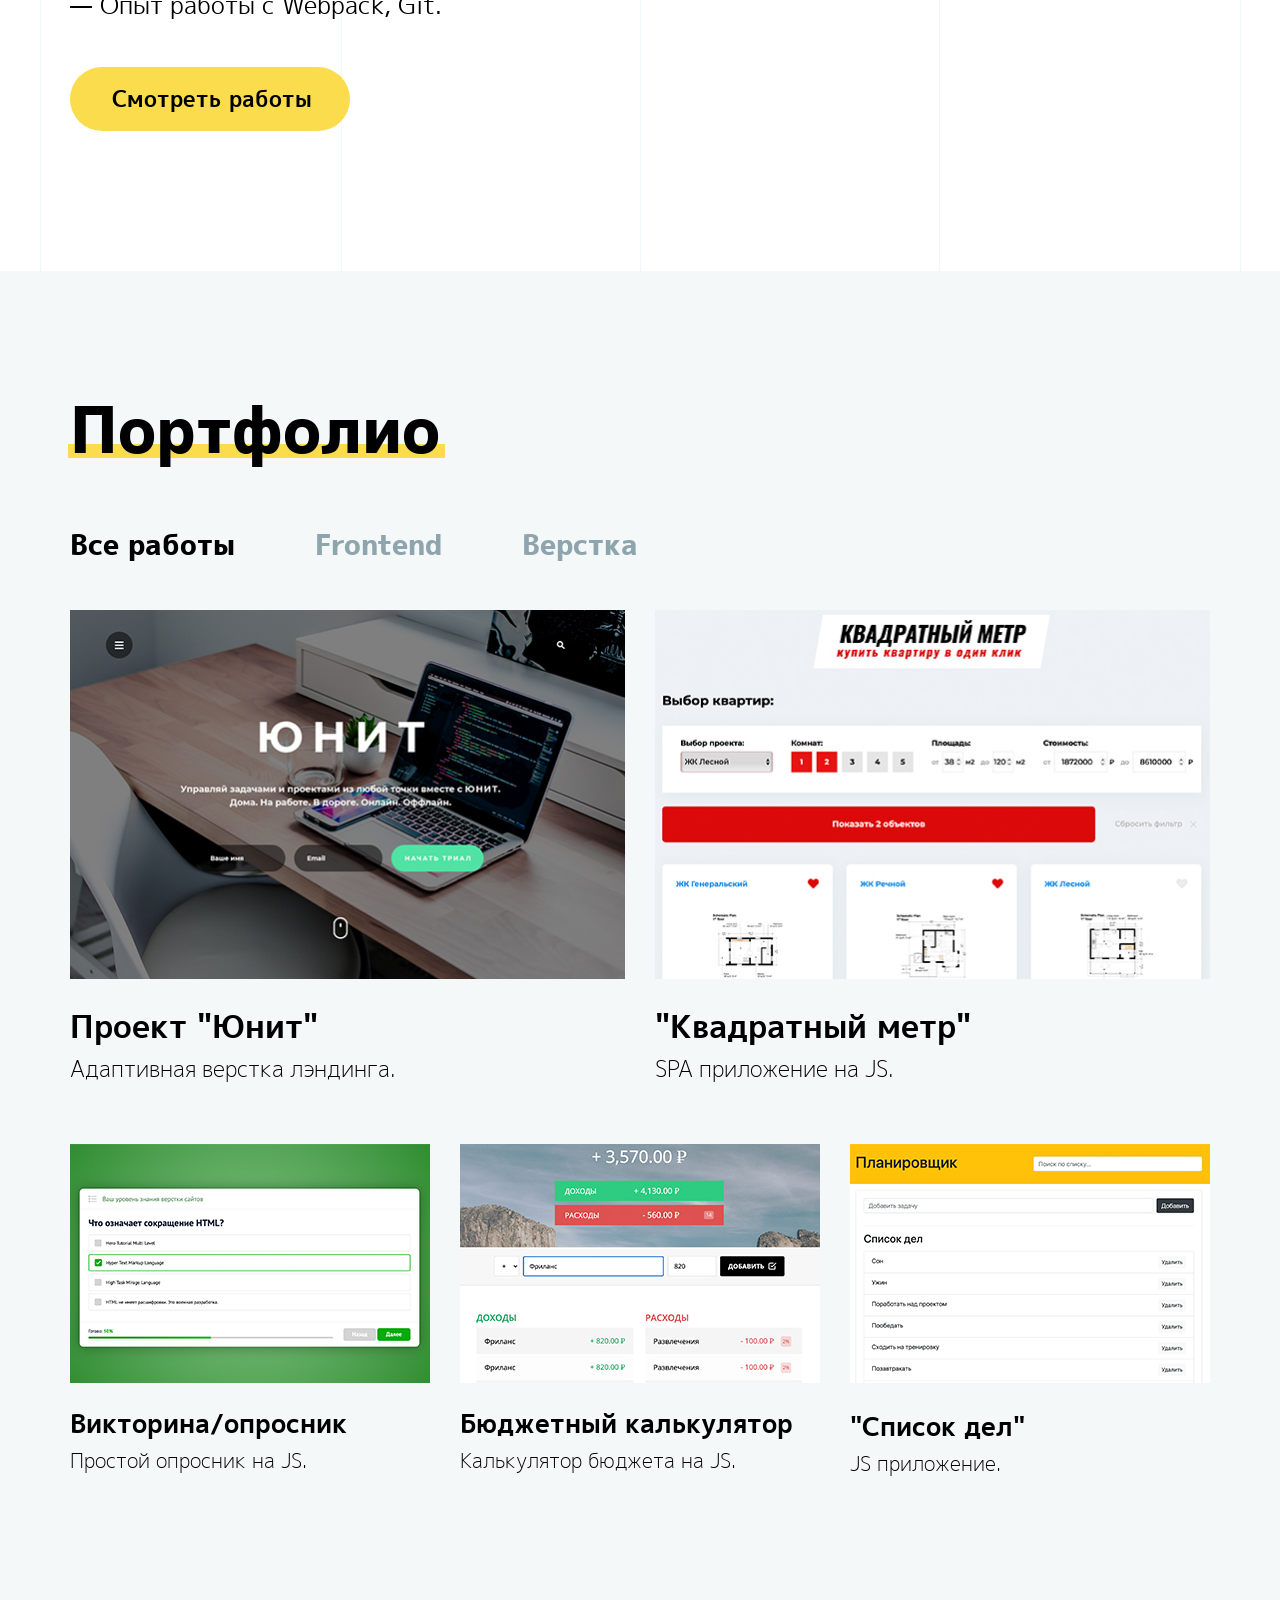
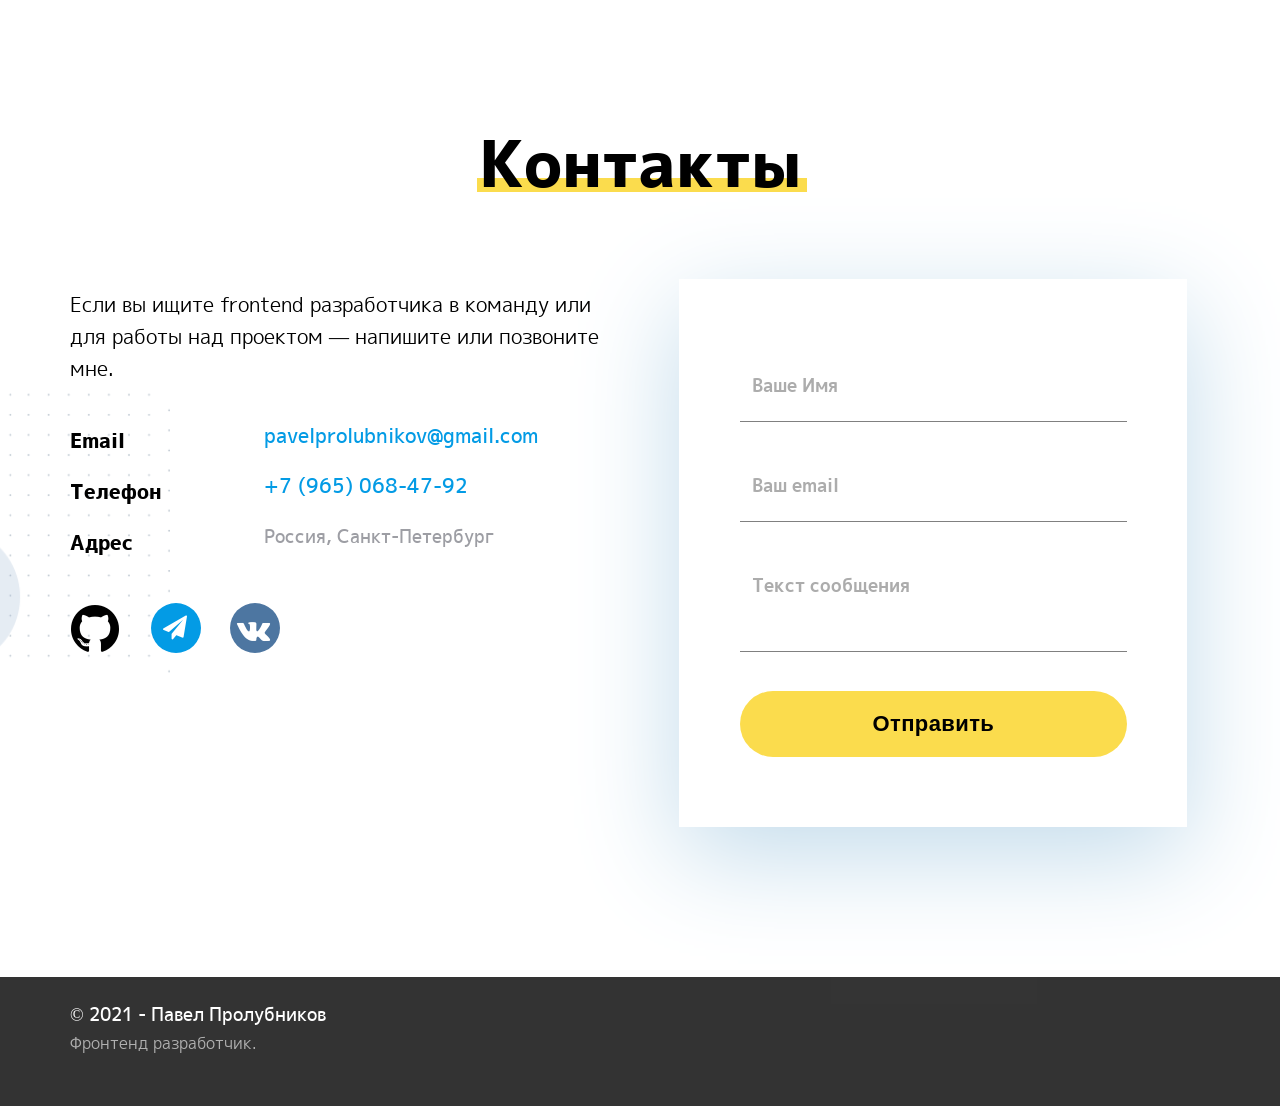
==== commit ffc8ee42: "check" ====
--- a/index.html
+++ b/index.html
@@ -12,7 +12,7 @@
 </head>
 <body>
 
-    <!-- ----------тонирование фона при активации гамбургер-меню---------- -->
+    <!-- ----------тонирование фона при активации бургер-меню---------- -->
     <div id="overlay"></div>
 
     <!-- -----------------------------HEADER---------------------------- -->
@@ -39,7 +39,6 @@
                 <a href="https://github.com/PavelProl" target="_blank"><i class="fa fa-github"></i></a>
                 <a href="tg://resolve?domain=PavelProl" target="_blank"><i class="fa fa-paper-plane"></i></a>
                 <a href="https://vk.com/pavel.prolubnikov" target="_blank"><i class="fa fa-vk"></i></a>
-                <!-- <a href="" target="_blank"><i class="fa fa-facebook"></i></a> -->
               </div>
     
               <div class="skills__mail">
@@ -126,7 +125,6 @@
               <a href="https://github.com/PavelProl" target="_blank"><i class="fa fa-github"></i></a>
               <a href="tg://resolve?domain=PavelProl" target="_blank"><i class="fa fa-paper-plane"></i></a>
               <a href="https://vk.com/pavel.prolubnikov" target="_blank"><i class="fa fa-vk"></i></a>
-              <!-- <a href="" target="_blank"><i class="fa fa-facebook"></i></a> -->
             </div>
   
             <div class="skills__mail">
@@ -154,7 +152,6 @@
 
         <nav class="portfolio-nav">
           <a class="portfolio-nav__item portfolio-nav__item_active mixitup-control-active" data-filter="all">Все работы</a>
-          <!--<a href="#" class="portfolio-nav__item portfolio-nav__item">Bootstrap</a>-->
           <a class="portfolio-nav__item" data-filter=".front">Frontend</a>
           <a class="portfolio-nav__item" data-filter=".verst">Верстка</a>
         </nav>
@@ -225,7 +222,7 @@
       <div class="container">
 
         <div class="section-wrapper">
-          <h2 class="section-title bottom-line" data-aos-offset="300" data-aos="fade-left" data-aos-duration="800">О себе</h2>
+          <h2 class="section-title bottom-line" data-aos-offset="300" data-aos="fade-left" data-aos-duration="800">Секция</h2>
         </div>
 
         <div class="timeline">
@@ -234,10 +231,9 @@
                     <svg id="Layer_2" data-name="Layer 2" xmlns="http://www.w3.org/2000/svg" viewBox="0 0 32 32"><defs></defs><title>layers</title><path class="cls-1" d="M16.34,27.89a.83.83,0,0,1-.68,0L3.15,22.28,1.52,23a.91.91,0,0,0,0,1.65L15.66,31a.83.83,0,0,0,.68,0l14.14-6.35a.91.91,0,0,0,0-1.65l-1.62-.73Zm0-7.94a.83.83,0,0,1-.68,0L3.31,14.41l-1.79.8a.91.91,0,0,0,0,1.65l14.14,6.35a.83.83,0,0,0,.68,0l14.14-6.35a.91.91,0,0,0,0-1.65l-1.79-.8ZM30.48,9.07a.91.91,0,0,0,0-1.65L16.34,1.07a.83.83,0,0,0-.68,0L1.52,7.42a.91.91,0,0,0,0,1.65l14.14,6.35a.83.83,0,0,0,.68,0Z"/></svg>
                 </div>
                 <div class="timeline-text">
-                    <h3 class="timeline-item__header">Образование и работа</h3>
-                    <p>Меня зовут Павел Пролубников, 8 лет я работаю химиком.</p>
-                    <p>Последние 2 года я с головой в веб-разработке.</p>
-                    <!-- <span>Быть честным</span> -->
+                    <h3 class="timeline-item__header">Заголовок</h3>
+                    <p>Lorem ipsum dolor sit, amet consectetur adipisicing elit.</p>
+                    <p>Lorem ipsum dolor sit amet.</p>
                 </div>
             </div>
             <div class="timeline-item" data-aos-offset="300" data-aos="fade-left" data-aos-duration="1000">
@@ -245,9 +241,8 @@
                     <svg xmlns="http://www.w3.org/2000/svg" viewBox="0 0 32 32"><defs></defs><title>presentation-chart</title><g id="Layer_2" data-name="Layer 2"><path class="cls-1" d="M21.47,28.32l-4-2.21s0-.07,0-.11V25h-3v1s0,.07,0,.11l-4,2.21A1.5,1.5,0,0,0,12,30.94l4-2.23,4,2.23a1.5,1.5,0,0,0,1.46-2.62ZM3,21a2,2,0,0,0,2,2H27a2,2,0,0,0,2-2V7H3Zm4.94-6.06,3-3a1.5,1.5,0,0,1,2.12,0L17,15.88l4.94-4.94a1.5,1.5,0,0,1,2.12,2.12l-6,6a1.5,1.5,0,0,1-2.12,0L12,15.12l-1.94,1.94a1.5,1.5,0,1,1-2.12-2.12ZM30.72,1.74A1.36,1.36,0,0,0,29.51,1h-27a1.36,1.36,0,0,0-1.21.74,3,3,0,0,0,0,2.52A1.36,1.36,0,0,0,2.49,5h27a1.36,1.36,0,0,0,1.21-.74A3,3,0,0,0,30.72,1.74Z"/></g></svg>
                 </div>
                 <div class="timeline-text">
-                    <h3 class="timeline-item__header">Цели</h3>
-                    <p>Моя цель - получить должность Frontend разработчика. Интересует разработка клиентской части веб-приложений.</p>
-                    <!-- <span>Учиться</span> -->
+                    <h3 class="timeline-item__header">Заголовок</h3>
+                    <p>Lorem ipsum dolor sit, amet consectetur adipisicing elit.</p>
                 </div>
             </div>
             <div class="timeline-item" data-aos-offset="300" data-aos="fade-right" data-aos-duration="1000">
@@ -255,11 +250,8 @@
                     <svg xmlns="http://www.w3.org/2000/svg" viewBox="0 0 32 32"><defs></defs><title>24-hours</title><g id="Layer_2" data-name="Layer 2"><path class="cls-1" d="M26.36,9.79l-3.21,2.38A9.16,9.16,0,1,1,16,8.66h0v2.06c0,.55.37.75.83.45l6.38-4.25a.62.62,0,0,0,0-1.11L16.79,1.55c-.46-.31-.83-.1-.83.45V4.66h0A13.22,13.22,0,1,0,26.36,9.79ZM12,18.29c-.58.52-1.2,1-1.8,1.49-1.46,1.21-1.09,2.34.47,2.41h3.94c1.44-.07,1.42-1.86-.07-1.86l-2.16,0c.27-.21.56-.42.83-.64,1.23-1,2.32-2.13,2.32-3.59a2.8,2.8,0,0,0-3.05-2.75c-3.1,0-3.91,3.67-2.08,3.67,1.39,0,.69-1.74,2-1.74a.85.85,0,0,1,.88.9A3,3,0,0,1,12,18.29ZM19.55,22a1.06,1.06,0,0,0,1.61-.14,1.36,1.36,0,0,0,.21-.83v-.55a1.77,1.77,0,0,0,.76-.1.78.78,0,0,0,.48-.74.81.81,0,0,0-.51-.77,1.93,1.93,0,0,0-.72-.09V14.7a1.19,1.19,0,0,0-1.27-1.3A1.24,1.24,0,0,0,19,14l-2.83,3.91c-.72,1-.75,2.58.6,2.58h2.47V21A1.22,1.22,0,0,0,19.55,22Zm-1.91-3.21L19.43,16c0,.45-.06.89-.09,1.34s0,.94-.05,1.42Z"/></g></svg>
                 </div>
                 <div class="timeline-text">
-                    <h3 class="timeline-item__header">Текущие проекты</h3>
-                    <p>Проекты в портфолио были сделаны на курсах по верстке и JS разработке от Webcademy.ru.
-                    </p>
-                    <p>Сейчас работаю над проектом интернет-магазина на React.js (чуть позднее добавлю в портфолио).</p>
-                    <!-- <span>Быть добрее</span> -->
+                    <h3 class="timeline-item__header">Заголовок</h3>
+                    <p>Lorem ipsum dolor sit amet consectetur adipisicing elit.</p>
                 </div>
             </div>
             <div class="timeline-item" data-aos-offset="300" data-aos="fade-left" data-aos-duration="1000">
@@ -267,20 +259,11 @@
                     <svg id="Layer_2" data-name="Layer 2" xmlns="http://www.w3.org/2000/svg" viewBox="0 0 32 32"><defs></defs><title>code-alt</title><path class="cls-1" d="M9.63,13.76A2.4,2.4,0,1,0,7.17,9.64a18.24,18.24,0,0,0-5.62,5.62,2.4,2.4,0,0,0,0,2.47,18.24,18.24,0,0,0,5.62,5.62,2.4,2.4,0,1,0,2.47-4.12,14.12,14.12,0,0,1-3.08-2.73A12.4,12.4,0,0,1,9.63,13.76Zm20.82,1.51a18.24,18.24,0,0,0-5.62-5.62,2.4,2.4,0,1,0-2.47,4.12,14.12,14.12,0,0,1,3.08,2.73,12.4,12.4,0,0,1-3.08,2.76,2.4,2.4,0,1,0,2.47,4.12,18.24,18.24,0,0,0,5.62-5.62A2.4,2.4,0,0,0,30.46,15.26ZM16.55,5l-5,21a2,2,0,0,0,3.89.93l5-21A2,2,0,0,0,16.55,5Z"/></svg>
                 </div>
                 <div class="timeline-text">
-                    <h3 class="timeline-item__header">Планы</h3>
-                    <p>Хотел бы изучить в ближайшем будущем: ReactNative, Vue, Angular, Node.Js, базы данных и веб-хранилища (SQL, MongoDB).
-                    </p>
-                    <!-- <span>Помнить о людях</span> -->
-                </div>
-            </div>
-            <!-- <div class="timeline-item" data-aos-offset="300" data-aos="fade-right" data-aos-duration="1000">
-                <div class="timeline-icon diamond-icon">
-                    <svg xmlns="http://www.w3.org/2000/svg" viewBox="0 0 32 32"><defs></defs><title>diamond</title><g id="Layer_2" data-name="Layer 2"><path class="cls-1" d="M30.84,10.75l-6.11-7A2.52,2.52,0,0,0,23.07,3h-14a2.55,2.55,0,0,0-1.67.75l-6.24,7a1.22,1.22,0,0,0,0,1.52L15.37,29.73a.78.78,0,0,0,1.26,0L30.87,12.27A1.23,1.23,0,0,0,30.84,10.75ZM10.31,13l1.89,8.09L5.59,13Zm6.63-7,1.43,4H13.63l1.43-4Zm1.67,7L16,24.18,13.39,13Zm3.08,0H26.4l-6.6,8.09Zm4.51-3H21.56L20.13,6h2.58ZM9.41,6h2.46l-1.43,4H5.85Z"/></g></svg>
-                </div>
-                
-            </div> -->
-        </div>
-
+                    <h3 class="timeline-item__header">Заголовок</h3>
+                    <p>Lorem ipsum dolor sit amet consectetur adipisicing elit.</p>
+                </div>
+            </div>
+        </div>
       </div>
     </section>
     <!-- ----- /SECTION-WORK ---------- -->
@@ -303,14 +286,12 @@
             <div class="desc-contacts">
               <div class="contacts-name">
                 <p>Email</p>
-                <!-- <p>Skipe</p> -->
                 <p>Телефон</p>
                 <p>Адрес</p>
               </div>
 
               <div class="desc-info">
                 <p><a href="mailto:pavelprolubnikov@gmail.com">pavelprolubnikov@gmail.com</a></p>
-                <!-- <p><a href="#">yurij.kluchevsky</a></p> -->
                 <p><a href="tel:-79650684792">+7 (965) 068-47-92</a></p>
                 <p>Россия, Санкт-Петербург</p>
               </div>
@@ -320,7 +301,6 @@
               <a href="https://github.com/PavelProl" target="_blank"><i class="fa fa-github"></i></a>
               <a href="tg://resolve?domain=PavelProl" target="_blank"><i class="fa fa-paper-plane"></i></a>
               <a href="https://vk.com/pavel.prolubnikov" target="_blank"><i class="fa fa-vk"></i></a>
-              <!-- <a href="" target="_blank"><i class="fa fa-facebook"></i></a> -->
             </div>
 
           </div>        
@@ -363,11 +343,9 @@
       <div class="container">
         <h3 class="footer-title">&copy; 2021 - Павел Пролубников</h3>
         <p>Фронтенд разработчик.</p>
-        <p>Проект создан в качестве дипломного на курсе "HTML верстальщик" от Webcademy.ru.</p>
       </div>
     </footer>
     <!-- ---------- / FOOTER---------- -->
-        
 
     <a id="upbutton" href="#" onclick="smoothJumpUp(); return false;">
       <img src="img/up5.png" alt="Top" border="none" title="Наверх">
@@ -378,7 +356,7 @@
     <script src="libs/mixitup/mixitup.min.js"></script>
     <script src="https://unpkg.com/aos@2.3.1/dist/aos.js"></script>
     <script>
-      // разный offset для разных экранов
+      // offset для разных экранов
       if (window.innerWidth < 768) {
         for (let elem of document.querySelectorAll('[data-aos-offset]')) {
           elem.setAttribute('data-aos-offset', '150');
